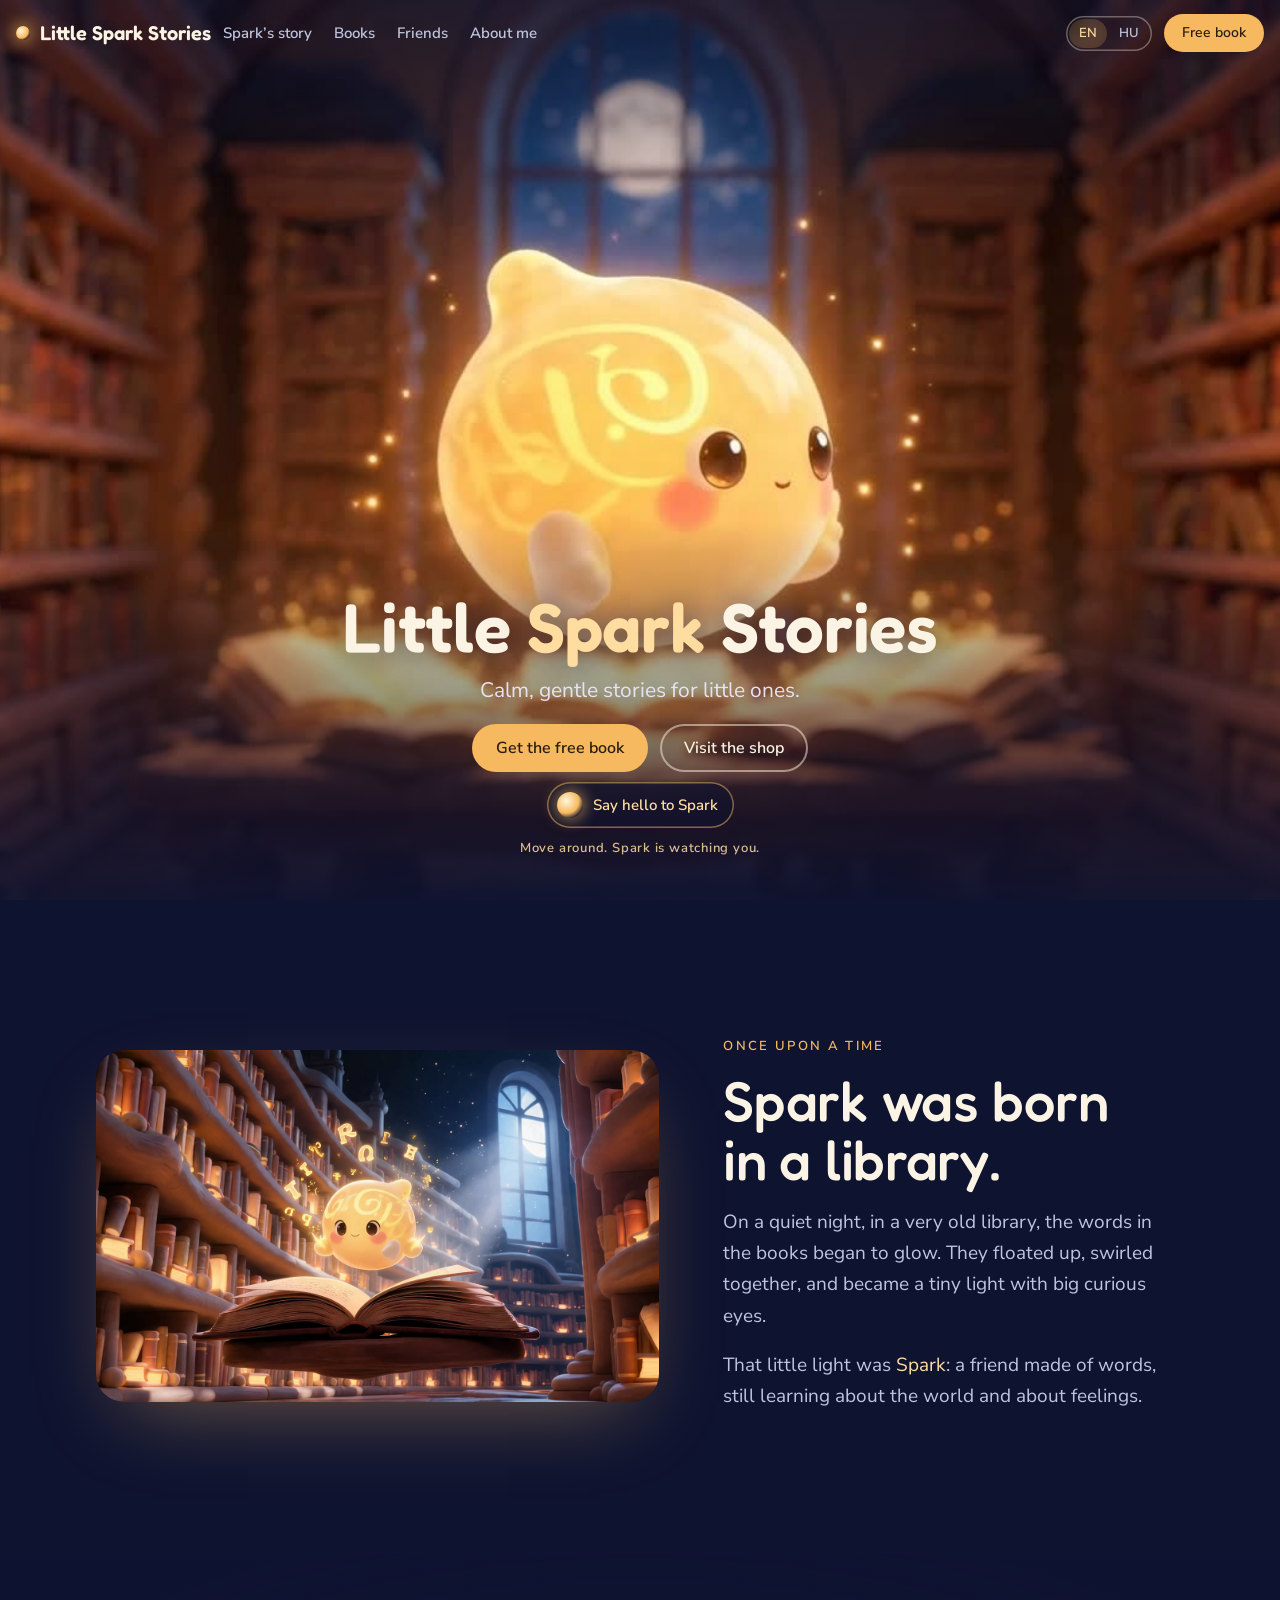
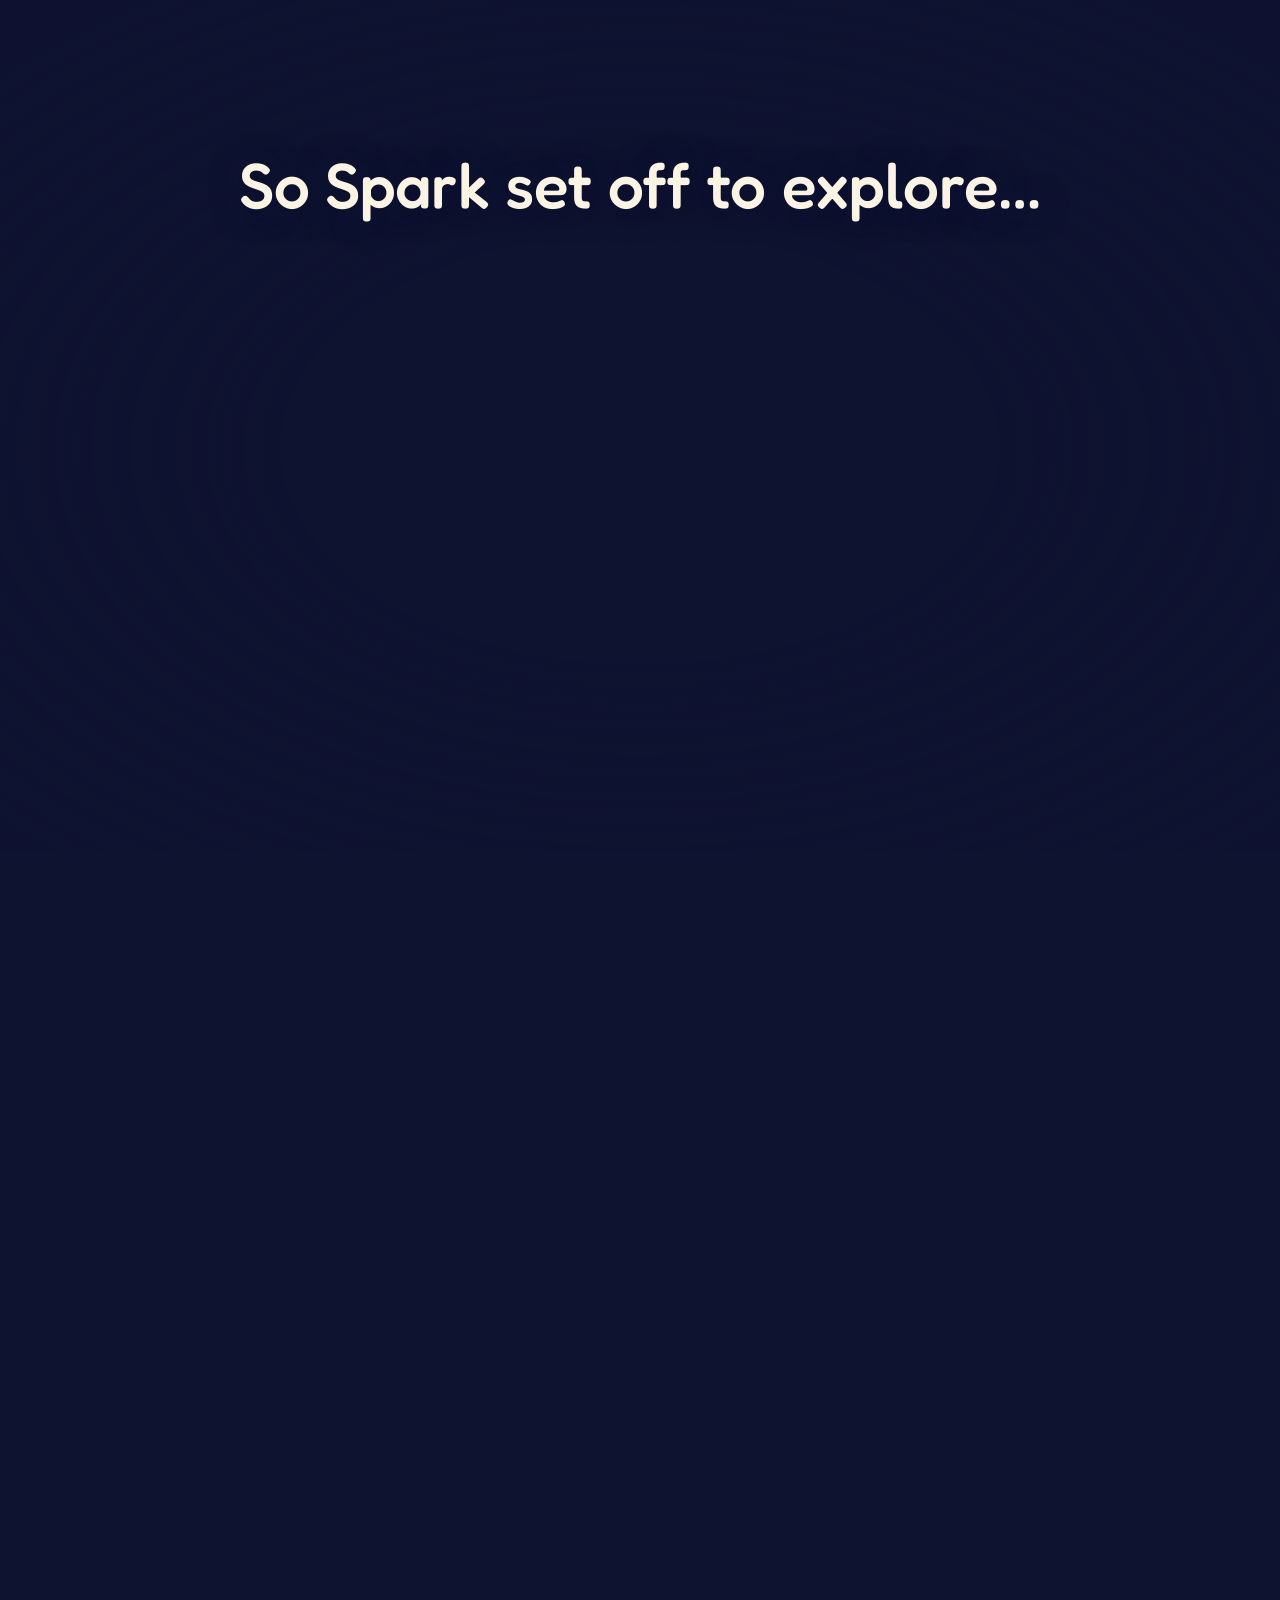
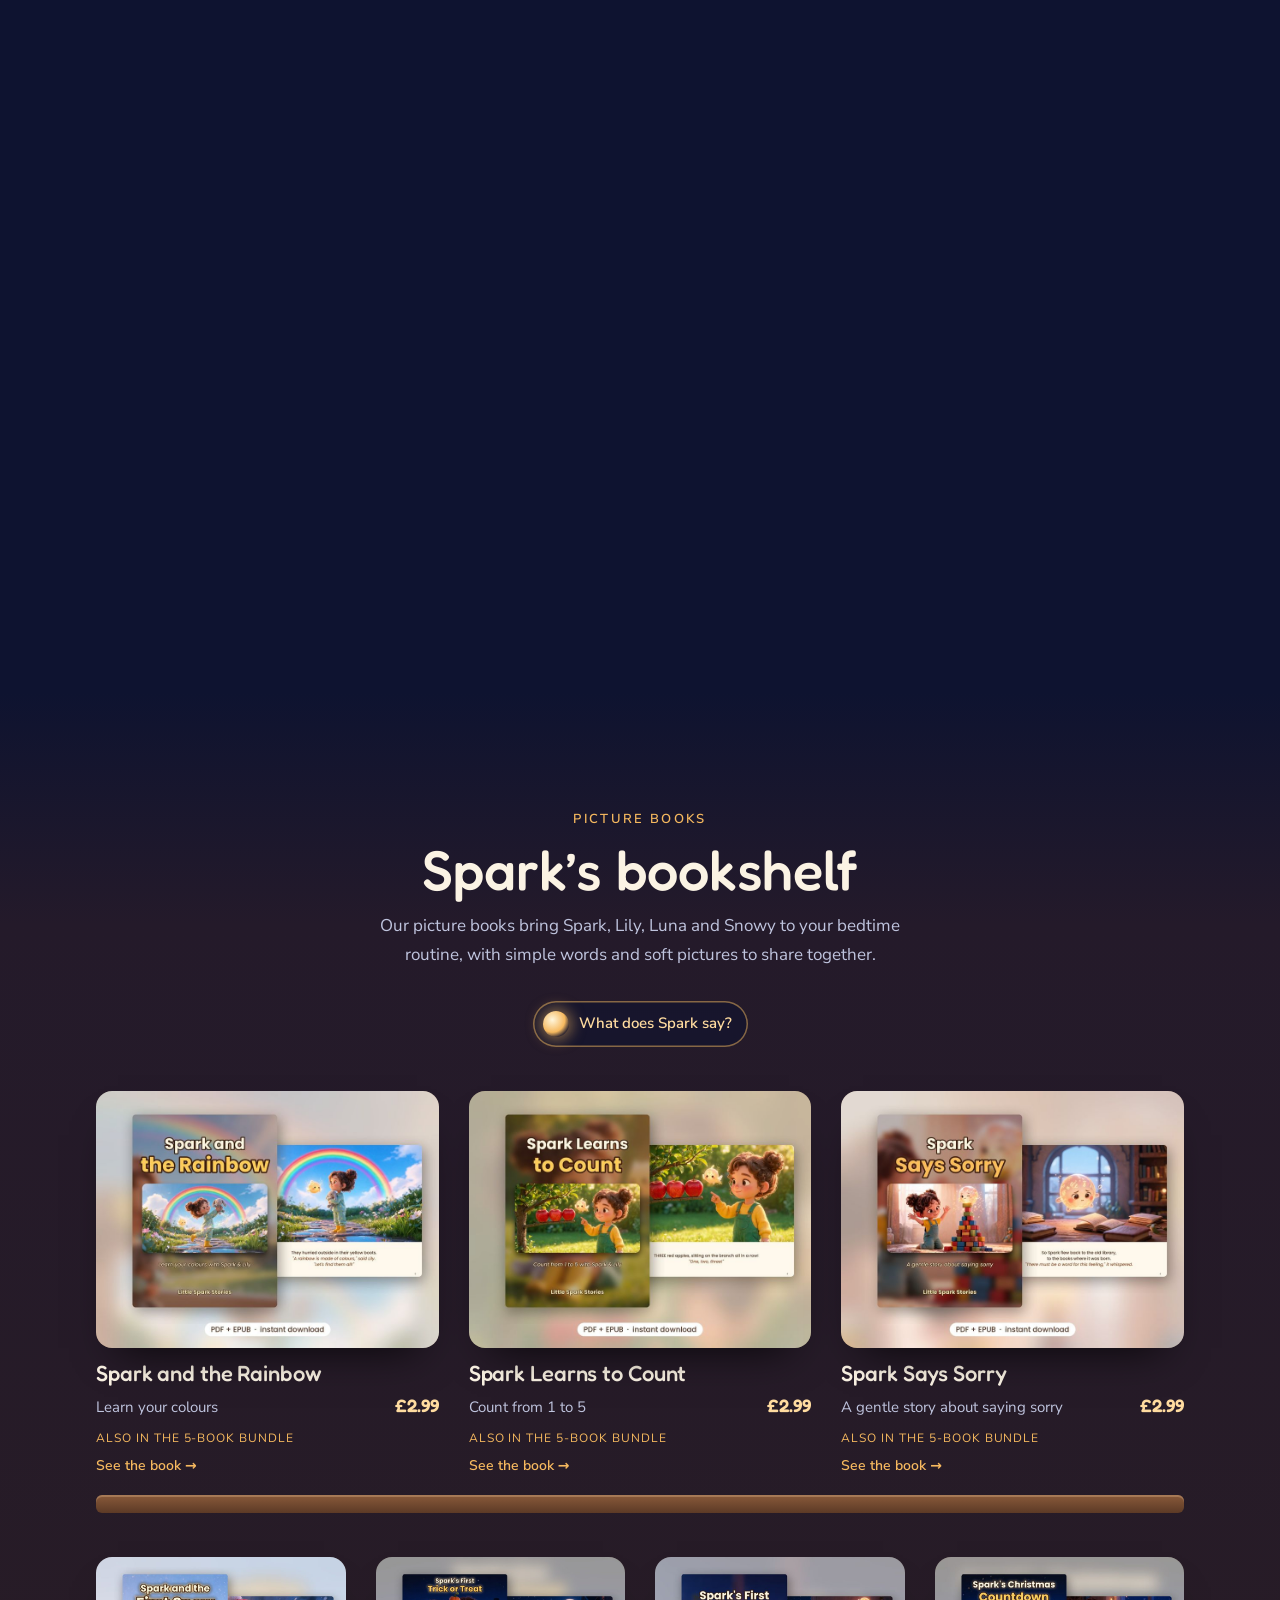
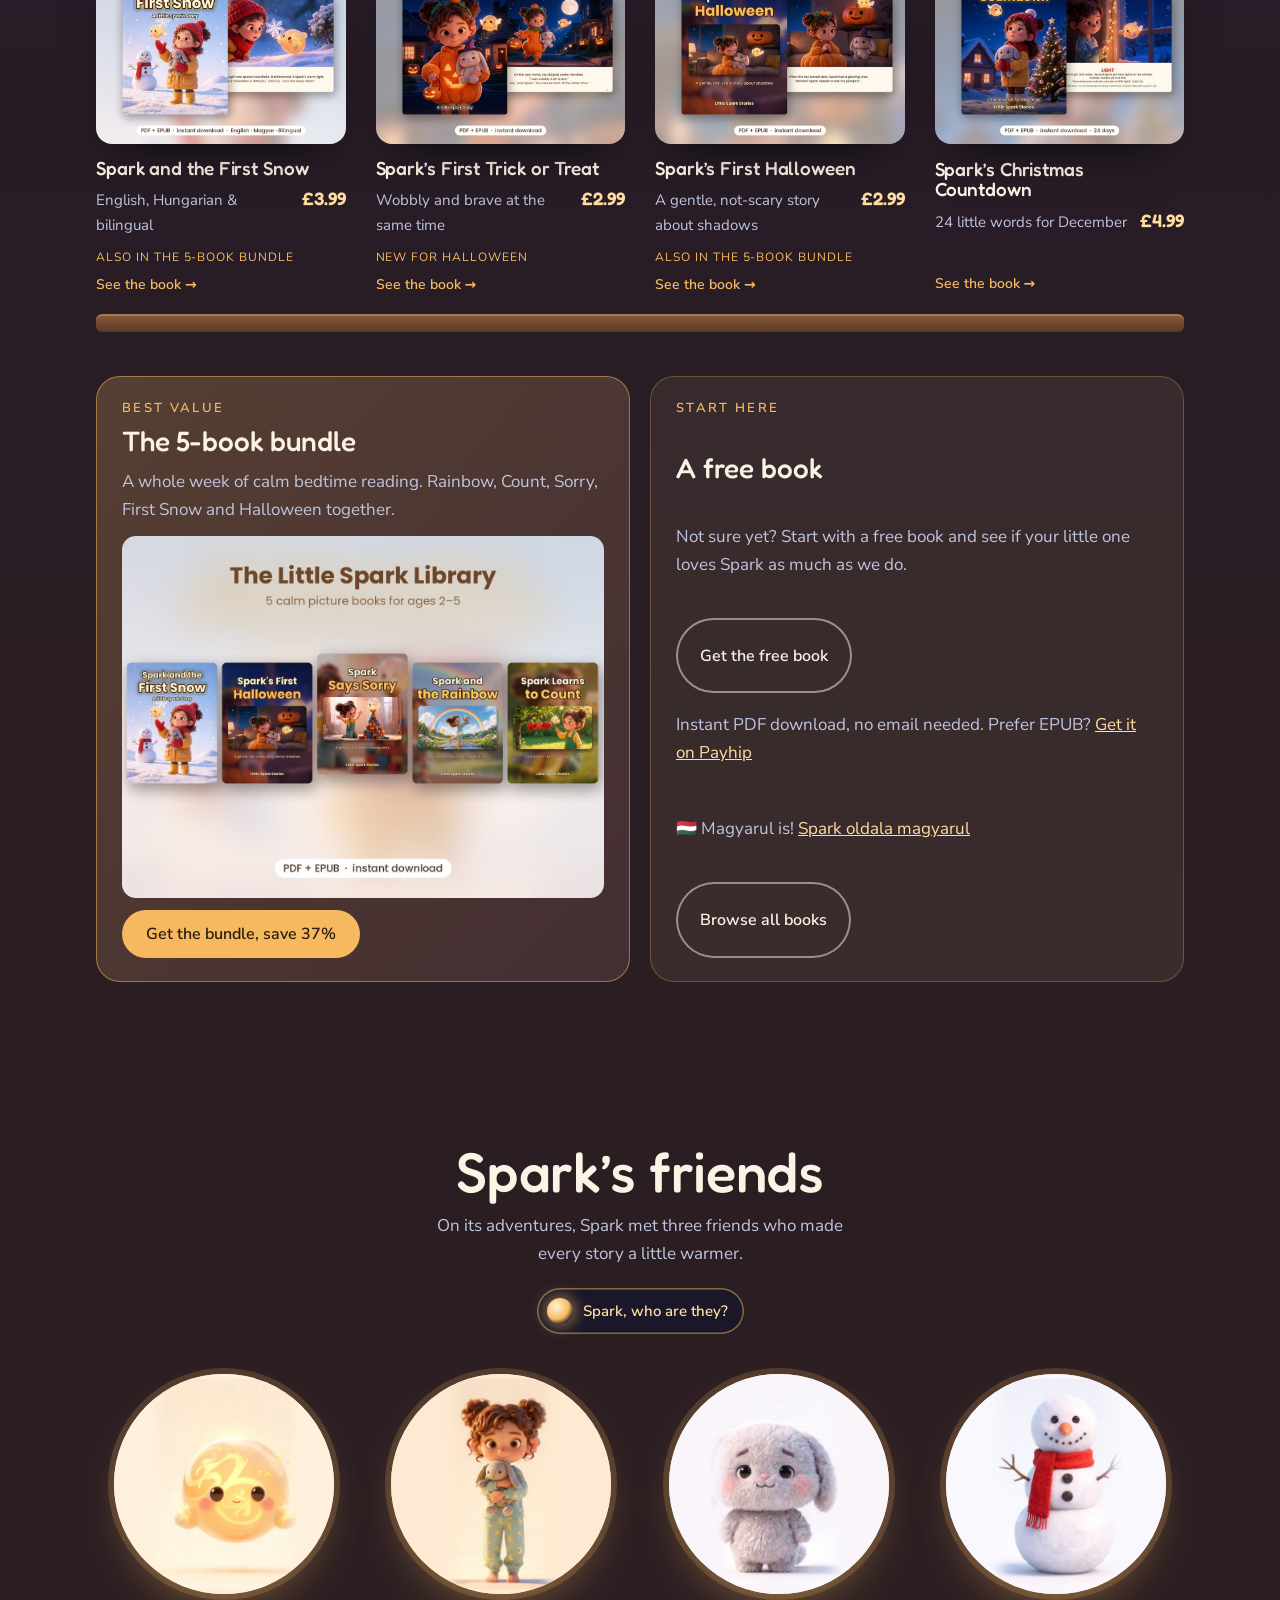
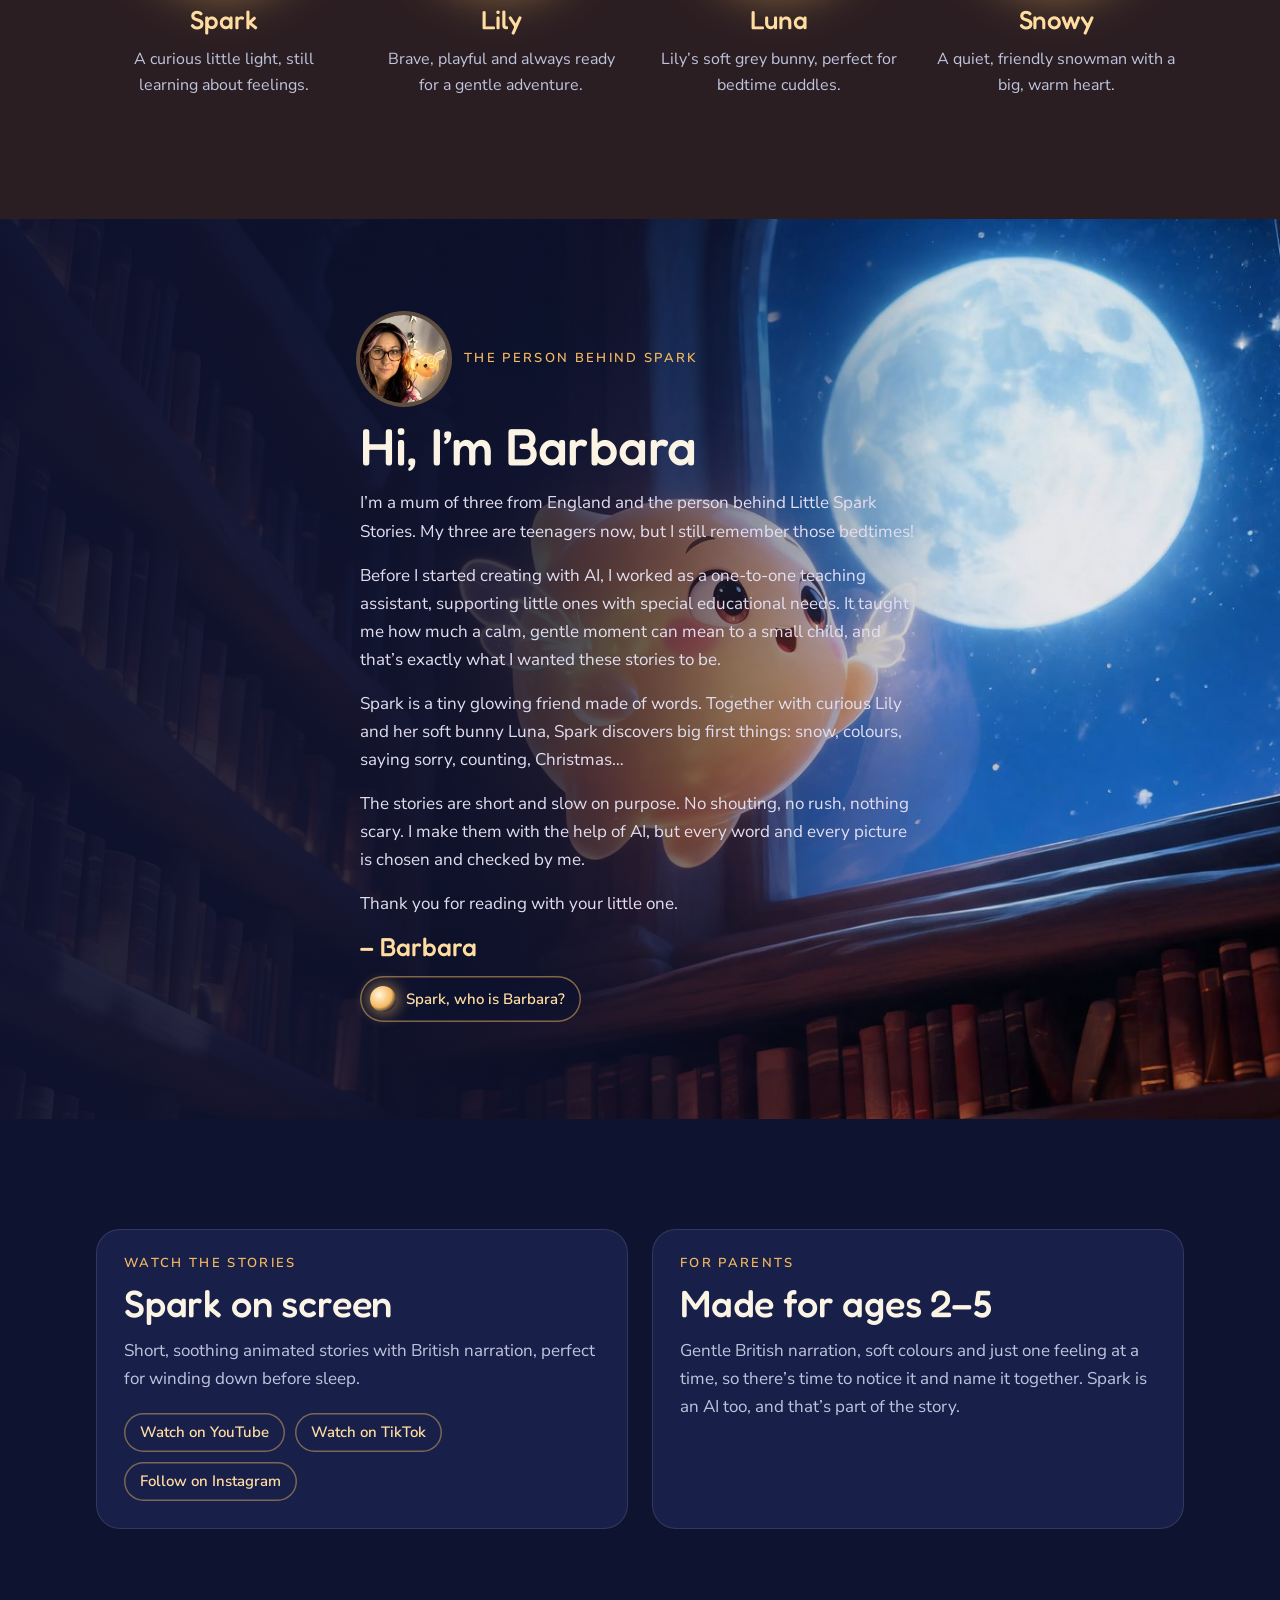
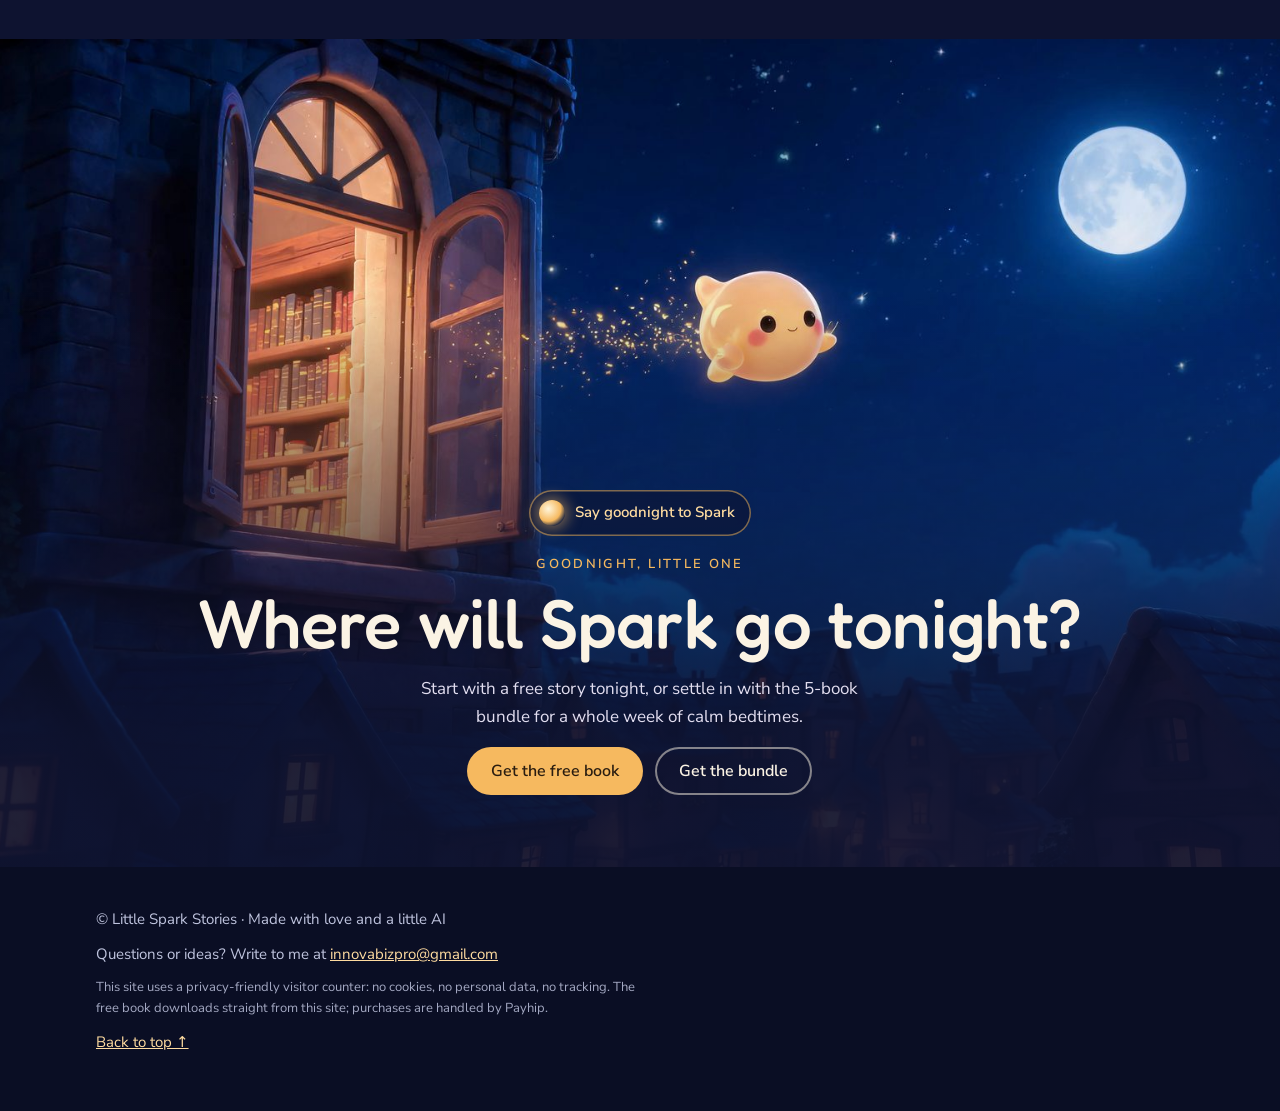
==== index.html @ 11f6a7fb "Free book: direct PDF download from the site + click tracking - Free-book buttons (EN + HU) now down" ====
<!doctype html>
<html lang="en">
<head>
<meta charset="utf-8">
<script>try{var l=localStorage.getItem('lang');if(!l&&/^hu\b/i.test(navigator.language||'')){location.replace('/hu/');}}catch(e){}</script>
<meta name="viewport" content="width=device-width, initial-scale=1, viewport-fit=cover">
<title>Little Spark Stories – Calm bedtime &amp; feelings stories for toddlers</title>
  <meta name="description" content="Calm, gentle bedtime stories and first feelings books for little ones aged 2–5, with Spark, Lily, Luna and Snowy. British narration, one feeling at a time. Free book, picture books and videos.">
  <meta name="theme-color" content="#0e1330">

  <!-- Open Graph: how the link looks when shared -->
  <meta property="og:type" content="website">
  <meta property="og:site_name" content="Little Spark Stories">
  <meta property="og:title" content="Little Spark Stories – Calm bedtime &amp; feelings stories for toddlers">
  <meta property="og:description" content="Calm, gentle bedtime stories and first feelings books for little ones aged 2–5, with Spark, Lily, Luna and Snowy. British narration, one feeling at a time. Free book, picture books and videos.">
  <meta property="og:image" content="https://sparkandlilystories.com/images/hero.jpg">
  <meta property="og:image:alt" content="Spark, a small glowing amber orb, with Lily and her bunny Luna at bedtime">
  <meta property="og:url" content="https://sparkandlilystories.com/">
  <meta property="og:locale" content="en_GB">
  <meta name="twitter:card" content="summary_large_image">

  <link rel="canonical" href="https://sparkandlilystories.com/">
  <link rel="alternate" hreflang="en" href="https://sparkandlilystories.com/">
  <link rel="alternate" hreflang="hu" href="https://sparkandlilystories.com/hu/">
  <link rel="icon" type="image/png" href="favicon.png">
  <link rel="apple-touch-icon" href="favicon.png">
<link rel="preconnect" href="https://fonts.googleapis.com">
<link rel="preconnect" href="https://fonts.gstatic.com" crossorigin>
<link rel="stylesheet" href="https://fonts.googleapis.com/css2?family=Fredoka:wght@400;500;600&family=Nunito+Sans:opsz,wght@6..12,400;6..12,600&display=swap">
<style>
/* Layout: a bedtime walk through the library where Spark was born — night sky colours, warm book-glow amber, one gentle idea per screen. Single night look by choice. */
:root{
  --night:#0e1330; --night-2:#18204a; --ink:#fbf3e4; --muted:#bfc4de; --amber:#f6b95f; --glow:#ffdca0; --paper:#f7eedf; --paper-ink:#3a2e2a; --rose:#f2a3a8; --line:rgba(246,185,95,.28);
  --display:"Fredoka", "Baloo 2", "Trebuchet MS", system-ui, sans-serif;
  --body:"Nunito Sans", "Nunito", system-ui, -apple-system, "Segoe UI", sans-serif;
  --gut:max(16px, env(safe-area-inset-left, 0px)); --gut-r:max(16px, env(safe-area-inset-right, 0px));
  color-scheme:dark; padding-top:env(safe-area-inset-top,0px); padding-bottom:env(safe-area-inset-bottom,0px);
}
*{box-sizing:border-box}
html{scroll-behavior:smooth; background:var(--night)}
body{margin:0; background:var(--night); color:var(--ink); font:400 17px/1.65 var(--body); -webkit-font-smoothing:antialiased; overflow-x:clip}
img,video,canvas{max-width:100%; display:block}
a{color:inherit}
:focus-visible{outline:3px solid var(--glow); outline-offset:3px; border-radius:6px}
.wrap{max-width:1120px; margin:0 auto; padding-left:var(--gut); padding-right:var(--gut-r)}
h1,h2,h3{font-family:var(--display); font-weight:500; line-height:1.05; margin:0; text-wrap:balance; letter-spacing:-.005em}
p{margin:0}
.kicker{font:600 13px/1 var(--body); letter-spacing:.18em; text-transform:uppercase; color:var(--amber)}
.btn{display:inline-flex; align-items:center; gap:10px; font:600 16px/1 var(--body); text-decoration:none; padding:16px 24px; border-radius:999px; background:var(--amber); color:#2a1d10; box-shadow:0 0 0 0 rgba(246,185,95,.5); transition:transform .25s, box-shadow .25s, background .25s}
.btn:hover{transform:translateY(-2px); box-shadow:0 10px 30px -8px rgba(246,185,95,.7); background:var(--glow)}
.btn.ghost{background:transparent; color:var(--ink); box-shadow:inset 0 0 0 2px rgba(251,243,228,.5)}
.btn.ghost:hover{box-shadow:inset 0 0 0 2px var(--glow); color:var(--glow)}
.skip{position:absolute; left:-999px; top:8px}
.skip:focus{left:12px; z-index:20; background:var(--ink); color:var(--night); padding:10px 14px; border-radius:8px}

.lang{display:flex; gap:2px; padding:3px; border-radius:999px; box-shadow:inset 0 0 0 1.5px rgba(251,243,228,.35); font:600 13px/1 var(--body); margin-left:auto}
.lang a{text-decoration:none; color:var(--muted); padding:8px 10px; border-radius:999px}
.lang a[aria-current]{background:rgba(246,185,95,.2); color:var(--glow)}
.lang a:hover{color:var(--glow)}
.bar .name{white-space:nowrap}
@media (max-width:480px){.bar{gap:8px}.bar .name{font-size:15px; gap:7px}.bar .btn{padding:10px 14px; font-size:13px}.lang a{padding:7px 8px}}
/* top bar */
body::before{content:""; position:fixed; inset:0 0 auto; height:env(safe-area-inset-top,0px); z-index:10; background:var(--night)}
.bar{position:fixed; top:env(safe-area-inset-top,0px); left:0; right:0; z-index:9; display:flex; justify-content:space-between; align-items:center; gap:12px; padding:14px var(--gut-r) 14px var(--gut); transition:background .3s}
.bar.solid{background:rgba(14,19,48,.82); backdrop-filter:blur(10px); -webkit-backdrop-filter:blur(10px)}
.bar .name{font:600 20px/1 var(--display); text-decoration:none; display:flex; align-items:center; gap:10px}
.bar .name i{width:14px; height:14px; border-radius:50%; background:radial-gradient(circle at 35% 35%, #fff4d6, var(--amber) 55%, rgba(246,185,95,0) 75%); box-shadow:0 0 16px 4px rgba(246,185,95,.55); display:block}
.bar nav{display:flex; gap:22px; font:600 15px/1 var(--body)}
.bar nav a{text-decoration:none; color:var(--muted)}
.bar nav a:hover{color:var(--glow)}
.bar .btn{padding:12px 18px; font-size:14px; white-space:nowrap}
@media (max-width:820px){.bar nav{display:none}}
@media (max-width:374px){.bar .name{font-size:0; gap:0}.bar .name i{width:18px; height:18px}}

/* 1 · hero: Spark looks wherever you are */
.hero{position:relative; height:100vh; height:100svh; min-height:560px; overflow:hidden; background:#1b1220}
#look{position:absolute; inset:0; width:100%; height:100%; object-fit:cover}
.hero::after{content:""; position:absolute; inset:0; background:linear-gradient(180deg, rgba(14,19,48,.55) 0%, rgba(14,19,48,0) 26%, rgba(14,19,48,0) 58%, rgba(14,19,48,.92) 100%); pointer-events:none}
.hero-txt{position:absolute; left:0; right:0; bottom:clamp(22px,5vh,56px); z-index:2; text-align:center; display:grid; justify-items:center; gap:10px}
.hero h1{font-size:clamp(38px,5.4vw,74px); font-weight:600; text-shadow:0 2px 30px rgba(14,19,48,.6)}
.hero h1 span{color:var(--glow)}
.hero .sub{font-size:clamp(17px,2vw,21px); color:#e7e2f2; max-width:36ch}
.hero .row{display:flex; gap:12px; flex-wrap:wrap; justify-content:center; margin-top:6px}
.hint{font:600 13px/1 var(--body); color:var(--glow); letter-spacing:.06em; opacity:.85; margin-top:4px}

/* 2 · once upon a time */
.tale{position:relative; padding-block:clamp(72px,12vw,140px)}
.tale .grid{display:grid; grid-template-columns:1.1fr .9fr; gap:clamp(28px,5vw,64px); align-items:center}
.tale figure{margin:0; border-radius:28px; overflow:hidden; box-shadow:0 30px 80px -30px rgba(246,185,95,.45); aspect-ratio:16/10}
.tale figure img{width:100%; height:100%; object-fit:cover}
.tale .txt{display:grid; gap:18px}
.tale h2{font-size:clamp(34px,4.6vw,56px)}
.tale p{color:var(--muted); font-size:clamp(17px,1.6vw,19px); max-width:44ch}
.tale p em{color:var(--glow); font-style:normal}
@media (max-width:820px){.tale .grid{grid-template-columns:1fr}}

/* 3 · Spark sets off: the shelves glide upward with the scroll */
.glide{position:relative; height:260vh}
.glide-sticky{position:sticky; top:0; height:100vh; height:100svh; overflow:hidden}
#glideCanvas{position:absolute; inset:0; width:100%; height:100%}
.glide-sticky::after{content:""; position:absolute; inset:0; background:radial-gradient(70% 60% at 50% 55%, transparent 40%, rgba(14,19,48,.75) 100%); pointer-events:none}
.glide-cap{position:absolute; left:0; right:0; z-index:2; text-align:center; padding-inline:var(--gut); transition:opacity .5s, transform .5s}
.glide-cap h2{font-size:clamp(32px,5vw,64px); text-shadow:0 2px 30px rgba(14,19,48,.8)}
.glide-cap p{color:#efe9f6; margin-top:10px; text-shadow:0 1px 16px rgba(14,19,48,.9)}
.glide-cap.a{top:22%}.glide-cap.b{bottom:18%}
.glide-cap.off{opacity:0; transform:translateY(12px)}

/* 4 · the books slide off the shelf */
.shelf-sec{background:linear-gradient(180deg, var(--night) 0%, #241a2a 12%, #2b1e22 100%); padding-block:clamp(72px,10vw,120px) 40px}
.shelf-head{display:grid; gap:14px; text-align:center; justify-items:center; margin-bottom:44px}
.shelf-head h2{font-size:clamp(34px,4.6vw,56px)}
.shelf-head p{color:var(--muted); max-width:52ch}
.shelf{position:relative; display:grid; grid-template-columns:repeat(3,1fr); gap:clamp(18px,3vw,36px) clamp(16px,2.6vw,30px); padding-bottom:28px}
.book{position:relative; display:grid; gap:10px; text-decoration:none; color:var(--ink)}
.book .cover{position:relative; border-radius:16px; overflow:hidden; background:#3a2a24; aspect-ratio:4/3; box-shadow:0 22px 40px -22px rgba(0,0,0,.8); transition:transform .5s cubic-bezier(.2,.8,.2,1), box-shadow .5s}
.book .cover img{width:100%; height:100%; object-fit:cover}
.book:hover .cover{transform:translateY(-6px) rotate(-.6deg); box-shadow:0 30px 50px -22px rgba(246,185,95,.5)}
.book h3{font-size:22px; margin-top:4px}
.book .meta{display:flex; justify-content:space-between; align-items:baseline; gap:10px; color:var(--muted); font-size:15px}
.book .price{font:600 18px/1 var(--display); color:var(--glow)}
.book .tag{font-size:12px; letter-spacing:.08em; text-transform:uppercase; color:var(--amber)}
.book .go{font:600 14px/1 var(--body); color:var(--amber)}
.plank{height:18px; border-radius:6px; background:linear-gradient(180deg,#8a5a3a,#5c3a26); box-shadow:0 14px 30px -10px rgba(0,0,0,.8), inset 0 2px 0 rgba(255,220,170,.25); margin-top:-6px}
.shelf.four{grid-template-columns:repeat(4,1fr)}
.shelf.four .book h3{font-size:19px}
@media (max-width:900px){.shelf.four{grid-template-columns:repeat(2,1fr)}}
@media (max-width:520px){.shelf.four{grid-template-columns:1fr}}
.slide{transition:opacity .9s ease, transform .9s cubic-bezier(.2,.8,.2,1)}
.slide.pre{opacity:.001; transform:translateY(26px) scale(.97)}
@media (max-width:900px){.shelf{grid-template-columns:repeat(2,1fr)}}
@media (max-width:520px){.shelf{grid-template-columns:1fr}}
.offers{display:grid; grid-template-columns:1fr 1fr; gap:20px; margin-top:44px}
.offer{border-radius:24px; padding:26px 26px 24px; display:grid; gap:12px; background:rgba(255,220,160,.07); box-shadow:inset 0 0 0 1px var(--line)}
.offer.main{background:linear-gradient(135deg, rgba(246,185,95,.22), rgba(242,163,168,.12)); box-shadow:inset 0 0 0 1px rgba(246,185,95,.5)}
.offer h3{font-size:28px}
.offer p{color:var(--muted)}
.offer img{border-radius:14px}
@media (max-width:760px){.offers{grid-template-columns:1fr}}

/* 5 · friends */
.friends{padding-block:clamp(72px,10vw,120px); background:#2b1e22}
.friends h2{font-size:clamp(34px,4.6vw,56px); text-align:center}
.friends .lead{color:var(--muted); text-align:center; margin:12px auto 44px; max-width:44ch}
.crew{display:grid; grid-template-columns:repeat(4,1fr); gap:22px}
.pal{display:grid; gap:12px; justify-items:center; text-align:center}
.pal .ph{width:min(100%,220px); aspect-ratio:1; border-radius:50%; overflow:hidden; background:var(--paper); box-shadow:0 0 0 6px rgba(246,185,95,.18), 0 20px 50px -20px rgba(246,185,95,.55)}
.pal .ph img{width:100%; height:100%; object-fit:cover}
.pal h3{font-size:26px; color:var(--glow)}
.pal p{color:var(--muted); font-size:16px; max-width:24ch}
@media (max-width:860px){.crew{grid-template-columns:repeat(2,1fr)}}

/* 6 · Barbara by the moon window */
.moon{position:relative; min-height:100vh; min-height:100svh; display:grid; align-items:center; padding-block:96px; overflow:hidden}
.moon > img{position:absolute; inset:0; width:100%; height:100%; object-fit:cover; object-position:70% 50%}
.moon::before{content:""; position:absolute; inset:0; background:linear-gradient(90deg, rgba(14,19,48,.94) 0%, rgba(14,19,48,.8) 42%, rgba(14,19,48,.1) 75%); z-index:1}
.letter{position:relative; z-index:2; max-width:560px; display:grid; gap:16px}
.letter .who{display:flex; align-items:center; gap:16px}
.letter .who img{width:88px; height:88px; border-radius:50%; object-fit:cover; box-shadow:0 0 0 4px rgba(246,185,95,.35)}
.letter h2{font-size:clamp(34px,4.4vw,52px)}
.letter p{color:#e2def0}
.letter .sign{font:500 26px/1 var(--display); color:var(--glow)}
@media (max-width:760px){.moon::before{background:linear-gradient(180deg, rgba(14,19,48,.55) 0%, rgba(14,19,48,.93) 38%)}.moon > img{object-position:72% 0}}

/* 7 · watch + parents */
.extras{padding-block:clamp(64px,9vw,110px); display:grid; grid-template-columns:1fr 1fr; gap:24px}
.box{border-radius:24px; padding:28px; background:var(--night-2); box-shadow:inset 0 0 0 1px rgba(191,196,222,.15); display:grid; gap:14px; align-content:start}
.box h2{font-size:clamp(28px,3vw,38px)}
.box p{color:var(--muted)}
.box .links{display:flex; flex-wrap:wrap; gap:10px; margin-top:6px}
.box .links a{font:600 15px/1 var(--body); text-decoration:none; padding:12px 16px; border-radius:999px; box-shadow:inset 0 0 0 1.5px rgba(246,185,95,.45); color:var(--glow)}
.box .links a:hover{background:rgba(246,185,95,.12)}
@media (max-width:760px){.extras{grid-template-columns:1fr}}

/* 8 · Spark flies off into the night */
.finale{position:relative; min-height:92vh; min-height:92svh; display:grid; align-items:end; overflow:hidden}
.finale > img{position:absolute; inset:0; width:100%; height:100%; object-fit:cover}
.finale::before{content:""; position:absolute; inset:0; background:linear-gradient(180deg, rgba(14,19,48,0) 30%, rgba(14,19,48,.92) 85%); z-index:1}
.finale .in{position:relative; z-index:2; padding-block:0 72px; display:grid; gap:16px; justify-items:center; text-align:center}
.finale h2{font-size:clamp(36px,5.4vw,70px)}
.finale p{color:#e2def0; max-width:46ch}
footer{background:#0a0e24; color:var(--muted); font-size:15px; padding-block:40px 56px}
footer .wrap{display:grid; gap:10px}
footer a{color:var(--glow)}
footer .small{font-size:13px; opacity:.85; max-width:70ch}

@media (prefers-reduced-motion: reduce){
  html{scroll-behavior:auto}
  .glide{height:auto}.glide-sticky{position:relative; height:70vh}
  .glide-cap.off{opacity:1; transform:none}
  .slide.pre{opacity:1; transform:none}
  .book .cover{transition:none}
}
/* Spark speaks — only when tapped, one short line at a time */
.say{position:relative; display:inline-flex; align-items:center; gap:10px; font:600 15px/1 var(--body); color:var(--glow); background:rgba(14,19,48,.55); border:0; cursor:pointer; padding:10px 16px 10px 10px; border-radius:999px; box-shadow:inset 0 0 0 1.5px rgba(246,185,95,.5); -webkit-backdrop-filter:blur(6px); backdrop-filter:blur(6px); transition:background .25s, box-shadow .25s}
.say:hover{background:rgba(246,185,95,.14)}
.say .orb{width:26px; height:26px; border-radius:50%; flex:none; background:radial-gradient(circle at 36% 34%, #fff6dc, var(--amber) 52%, rgba(246,185,95,.15) 74%); box-shadow:0 0 14px 3px rgba(246,185,95,.5); transition:box-shadow .3s}
.say.speaking .orb{animation:talk .42s ease-in-out infinite alternate}
.say.speaking{box-shadow:inset 0 0 0 1.5px var(--glow), 0 0 26px -4px rgba(246,185,95,.7)}
@keyframes talk{from{transform:scale(1); box-shadow:0 0 12px 2px rgba(246,185,95,.45)} to{transform:scale(1.18); box-shadow:0 0 26px 8px rgba(255,220,160,.75)}}
.bubble{position:absolute; left:50%; bottom:calc(100% + 14px); transform:translate(-50%,6px); width:max-content; max-width:min(300px,80vw); background:var(--paper); color:var(--paper-ink); font:500 17px/1.35 var(--display); text-align:center; padding:12px 16px; border-radius:18px; box-shadow:0 14px 34px -12px rgba(0,0,0,.6); opacity:0; pointer-events:none; transition:opacity .3s, transform .3s; z-index:5; white-space:normal}
.bubble::after{content:""; position:absolute; left:50%; top:100%; margin-left:-8px; border:8px solid transparent; border-top-color:var(--paper)}
.say.speaking .bubble, .say.done .bubble{opacity:1; transform:translate(-50%,0)}
.hero .say{position:static}
.hero .bubble{bottom:calc(100% + clamp(40px, 52vh - 90px, 380px)); font-size:19px; max-width:min(320px,86vw)}
@media (min-width:900px){.hero .bubble{left:calc(50% + 330px); bottom:calc(100% + 170px); text-align:left}.hero .bubble::after{left:10px; margin-left:0; border-top-color:var(--paper); transform:skewX(30deg)}}
.say-row{display:flex; justify-content:center; margin-top:18px}
@media (prefers-reduced-motion: reduce){.say.speaking .orb{animation:none; box-shadow:0 0 24px 7px rgba(255,220,160,.75)}}
</style>
</head>
<body>
<a class="skip" href="#books">Skip to the books</a>
<header class="bar" id="bar">
  <a class="name" href="#top"><i aria-hidden="true"></i>Little Spark Stories</a>
  <nav aria-label="Sections"><a href="#tale">Spark’s story</a><a href="#books">Books</a><a href="#friends">Friends</a><a href="#barbara">About me</a></nav>
  <div class="lang" role="navigation" aria-label="Language / Nyelv"><a href="/" hreflang="en" lang="en" aria-current="page">EN</a><a href="/hu/" hreflang="hu" lang="hu">HU</a></div>
  <a class="btn" href="/free/How-Spark-Was-Born.pdf" download>Free book</a>
</header>

<main id="top">
  <section class="hero" aria-label="Spark in the library">
    <canvas id="look" width="1280" height="731" role="img" aria-label="Spark, a small glowing amber orb, floating in a cosy night library and looking around"></canvas>
    <div class="hero-txt wrap">
      <h1>Little <span>Spark</span> Stories</h1>
      <p class="sub">Calm, gentle stories for little ones.</p>
      <div class="row">
        <a class="btn" href="/free/How-Spark-Was-Born.pdf" download>Get the free book</a>
        <a class="btn ghost" href="https://payhip.com/LittleSparkStories" target="_blank" rel="noopener">Visit the shop</a>
      </div>
      <button class="say" type="button" data-clip="assets/voice/hello.mp3" data-text="Hello! I’m Spark. I was born right here, in this library. Shall we find a story together?"><i class="orb" aria-hidden="true"></i><span class="lbl">Say hello to Spark</span><span class="bubble" aria-live="polite"></span></button>
      <p class="hint" id="hint">Move around. Spark is watching you.</p>
    </div>
  </section>

  <section class="tale" id="tale">
    <div class="wrap grid">
      <figure class="slide"><img src="assets/spark-first-eyes.jpg" alt="Spark opening its eyes for the first time above an open book in a moonlit library" loading="lazy"></figure>
      <div class="txt slide">
        <span class="kicker">Once upon a time</span>
        <h2>Spark was born in a library.</h2>
        <p>On a quiet night, in a very old library, the words in the books began to glow. They floated up, swirled together, and became a tiny light with big curious eyes.</p>
        <p>That little light was <em>Spark</em>: a friend made of words, still learning about the world and about feelings.</p>
      </div>
    </div>
  </section>

  <section class="glide" aria-label="Spark sets off to explore">
    <div class="glide-sticky">
      <canvas id="glideCanvas" width="1280" height="704" aria-hidden="true"></canvas>
      <div class="glide-cap a" id="capA"><h2>So Spark set off to explore…</h2></div>
      <div class="glide-cap b off" id="capB"><h2>…and found its very own stories.</h2><p>Every book is one gentle adventure with Lily and Luna.</p></div>
    </div>
  </section>

  <section class="shelf-sec" id="books">
    <div class="wrap">
      <div class="shelf-head">
        <span class="kicker">Picture books</span>
        <h2>Spark’s bookshelf</h2>
        <p>Our picture books bring Spark, Lily, Luna and Snowy to your bedtime routine, with simple words and soft pictures to share together.</p>
        <div class="say-row"><button class="say" type="button" data-clip="assets/voice/books.mp3" data-text="Ooh, look! These are all my stories. Which one shall we read tonight?"><i class="orb" aria-hidden="true"></i><span class="lbl">What does Spark say?</span><span class="bubble" aria-live="polite"></span></button></div>
      </div>
      <div class="shelf">
        <a class="book slide" href="https://payhip.com/b/IJpvX" target="_blank" rel="noopener"><div class="cover"><img src="assets/books-rainbow.jpg" alt="Cover of Spark and the Rainbow, with a peek at a page inside" loading="lazy"></div><h3>Spark and the Rainbow</h3><div class="meta"><span>Learn your colours</span><span class="price">£2.99</span></div><span class="tag">Also in the 5-book bundle</span><span class="go">See the book →</span></a>
        <a class="book slide" href="https://payhip.com/b/OI64K" target="_blank" rel="noopener"><div class="cover"><img src="assets/books-count.jpg" alt="Cover of Spark Learns to Count, with a peek at a page inside" loading="lazy"></div><h3>Spark Learns to Count</h3><div class="meta"><span>Count from 1 to 5</span><span class="price">£2.99</span></div><span class="tag">Also in the 5-book bundle</span><span class="go">See the book →</span></a>
        <a class="book slide" href="https://payhip.com/b/BebcF" target="_blank" rel="noopener"><div class="cover"><img src="assets/books-sorry.jpg" alt="Cover of Spark Says Sorry, with a peek at a page inside" loading="lazy"></div><h3>Spark Says Sorry</h3><div class="meta"><span>A gentle story about saying sorry</span><span class="price">£2.99</span></div><span class="tag">Also in the 5-book bundle</span><span class="go">See the book →</span></a>
      </div>
      <div class="plank" aria-hidden="true"></div>
      <div class="shelf four" style="margin-top:44px">
        <a class="book slide" href="https://payhip.com/b/gohmR" target="_blank" rel="noopener"><div class="cover"><img src="assets/books-snow.jpg" alt="Cover of Spark and the First Snow, with a peek at a page inside" loading="lazy"></div><h3>Spark and the First Snow</h3><div class="meta"><span>English, Hungarian &amp; bilingual</span><span class="price">£3.99</span></div><span class="tag">Also in the 5-book bundle</span><span class="go">See the book →</span></a>
        <a class="book slide" href="https://payhip.com/b/PBQpJ" target="_blank" rel="noopener"><div class="cover"><img src="assets/books-tot.jpg" alt="Cover of Spark's First Trick or Treat, with a peek at a page inside" loading="lazy"></div><h3>Spark’s First Trick or Treat</h3><div class="meta"><span>Wobbly and brave at the same time</span><span class="price">£2.99</span></div><span class="tag">New for Halloween</span><span class="go">See the book →</span></a>
        <a class="book slide" href="https://payhip.com/b/Rxqm1" target="_blank" rel="noopener"><div class="cover"><img src="assets/books-halloween.jpg" alt="Cover of Spark's First Halloween, with a peek at a page inside" loading="lazy"></div><h3>Spark’s First Halloween</h3><div class="meta"><span>A gentle, not-scary story about shadows</span><span class="price">£2.99</span></div><span class="tag">Also in the 5-book bundle</span><span class="go">See the book →</span></a>
        <a class="book slide" href="https://payhip.com/b/2PoYK" target="_blank" rel="noopener"><div class="cover"><img src="assets/books-christmas.jpg" alt="Cover of Spark's Christmas Countdown, with a peek at a page inside" loading="lazy"></div><h3>Spark’s Christmas Countdown</h3><div class="meta"><span>24 little words for December</span><span class="price">£4.99</span></div><span class="tag" style="visibility:hidden">·</span><span class="go">See the book →</span></a>
      </div>
      <div class="plank" aria-hidden="true"></div>

      <div class="offers">
        <div class="offer main slide">
          <span class="kicker">Best value</span>
          <h3>The 5-book bundle</h3>
          <p>A whole week of calm bedtime reading. Rainbow, Count, Sorry, First Snow and Halloween together.</p>
          <img src="assets/books.jpg" alt="A stack of Little Spark Stories picture books" loading="lazy">
          <a class="btn" href="https://payhip.com/b/sWNVH" target="_blank" rel="noopener" style="justify-self:start">Get the bundle, save 37%</a>
        </div>
        <div class="offer slide">
          <span class="kicker">Start here</span>
          <h3>A free book</h3>
          <p>Not sure yet? Start with a free book and see if your little one loves Spark as much as we do.</p>
          <a class="btn ghost" href="/free/How-Spark-Was-Born.pdf" download style="justify-self:start">Get the free book</a>
          <p class="small" style="margin-top:6px">Instant PDF download, no email needed. Prefer EPUB? <a href="https://payhip.com/b/tYE8N" target="_blank" rel="noopener" style="color:var(--glow)">Get it on Payhip</a></p>
          <p style="margin-top:8px">🇭🇺 Magyarul is! <a href="/hu/" hreflang="hu" style="color:var(--glow)">Spark oldala magyarul</a></p>
          <a class="btn ghost" href="https://payhip.com/LittleSparkStories" target="_blank" rel="noopener" style="justify-self:start">Browse all books</a>
        </div>
      </div>
    </div>
  </section>

  <section class="friends" id="friends">
    <div class="wrap">
      <h2>Spark’s friends</h2>
      <p class="lead">On its adventures, Spark met three friends who made every story a little warmer.</p>
      <div class="say-row" style="margin:-24px 0 40px"><button class="say" type="button" data-clip="assets/voice/friends.mp3" data-text="These are my friends! Lily, Luna and Snowy."><i class="orb" aria-hidden="true"></i><span class="lbl">Spark, who are they?</span><span class="bubble" aria-live="polite"></span></button></div>
      <div class="crew">
        <div class="pal slide"><div class="ph"><img src="assets/spark.jpg" alt="Spark, a small, softly glowing amber orb" loading="lazy"></div><h3>Spark</h3><p>A curious little light, still learning about feelings.</p></div>
        <div class="pal slide"><div class="ph"><img src="assets/lily.jpg" alt="Lily, a smiling six-year-old girl with brown curly hair in two buns" loading="lazy"></div><h3>Lily</h3><p>Brave, playful and always ready for a gentle adventure.</p></div>
        <div class="pal slide"><div class="ph"><img src="assets/luna.jpg" alt="Luna, a soft grey plush bunny with long floppy ears" loading="lazy"></div><h3>Luna</h3><p>Lily’s soft grey bunny, perfect for bedtime cuddles.</p></div>
        <div class="pal slide"><div class="ph"><img src="assets/snowy.jpg" alt="Snowy, a friendly snowman standing quietly in a snowy garden" loading="lazy"></div><h3>Snowy</h3><p>A quiet, friendly snowman with a big, warm heart.</p></div>
      </div>
    </div>
  </section>

  <section class="moon" id="barbara">
    <img src="assets/spark-moon-window.jpg" alt="" loading="lazy">
    <div class="wrap">
      <div class="letter slide">
        <div class="who"><img src="assets/barbara.jpg" alt="Barbara, the creator of Little Spark Stories, with Spark glowing softly beside her" loading="lazy"><span class="kicker">The person behind Spark</span></div>
        <h2>Hi, I’m Barbara</h2>
        <p>I’m a mum of three from England and the person behind Little Spark Stories. My three are teenagers now, but I still remember those bedtimes!</p>
        <p>Before I started creating with AI, I worked as a one-to-one teaching assistant, supporting little ones with special educational needs. It taught me how much a calm, gentle moment can mean to a small child, and that’s exactly what I wanted these stories to be.</p>
        <p>Spark is a tiny glowing friend made of words. Together with curious Lily and her soft bunny Luna, Spark discovers big first things: snow, colours, saying sorry, counting, Christmas…</p>
        <p>The stories are short and slow on purpose. No shouting, no rush, nothing scary. I make them with the help of AI, but every word and every picture is chosen and checked by me.</p>
        <p>Thank you for reading with your little one.</p>
        <p class="sign">– Barbara</p>
        <div><button class="say" type="button" data-clip="assets/voice/barbara.mp3" data-text="This is Barbara. She helps me tell my stories."><i class="orb" aria-hidden="true"></i><span class="lbl">Spark, who is Barbara?</span><span class="bubble" aria-live="polite"></span></button></div>
      </div>
    </div>
  </section>

  <div class="wrap extras">
    <section class="box slide">
      <span class="kicker">Watch the stories</span>
      <h2>Spark on screen</h2>
      <p>Short, soothing animated stories with British narration, perfect for winding down before sleep.</p>
      <div class="links">
        <a href="https://www.youtube.com/@SparkAndLilyStories" target="_blank" rel="noopener">Watch on YouTube</a>
        <a href="https://www.tiktok.com/@sparkandlilystories" target="_blank" rel="noopener">Watch on TikTok</a>
        <a href="https://www.instagram.com/sparkandlilystories" target="_blank" rel="noopener">Follow on Instagram</a>
      </div>
    </section>
    <section class="box slide">
      <span class="kicker">For parents</span>
      <h2>Made for ages 2–5</h2>
      <p>Gentle British narration, soft colours and just one feeling at a time, so there’s time to notice it and name it together. Spark is an AI too, and that’s part of the story.</p>
    </section>
  </div>

  <section class="finale" aria-label="Spark flies off into the night">
    <img src="assets/spark-flies-out.jpg" alt="Spark flying out of the library window into the starry night, leaving a trail of golden sparkles" loading="lazy">
    <div class="wrap in slide">
      <div style="margin-bottom:6px"><button class="say" type="button" data-clip="assets/voice/goodnight.mp3" data-text="Goodnight, little one. See you next time!"><i class="orb" aria-hidden="true"></i><span class="lbl">Say goodnight to Spark</span><span class="bubble" aria-live="polite"></span></button></div>
      <span class="kicker">Goodnight, little one</span>
      <h2>Where will Spark go tonight?</h2>
      <p>Start with a free story tonight, or settle in with the 5-book bundle for a whole week of calm bedtimes.</p>
      <div style="display:flex;gap:12px;flex-wrap:wrap;justify-content:center">
        <a class="btn" href="/free/How-Spark-Was-Born.pdf" download>Get the free book</a>
        <a class="btn ghost" href="https://payhip.com/b/sWNVH" target="_blank" rel="noopener">Get the bundle</a>
      </div>
    </div>
  </section>
</main>

<footer>
  <div class="wrap">
    <p>© Little Spark Stories · Made with love and a little AI</p>
    <p>Questions or ideas? Write to me at <a href="mailto:innovabizpro@gmail.com">innovabizpro@gmail.com</a></p>
    <p class="small">This site uses a privacy-friendly visitor counter: no cookies, no personal data, no tracking. The free book downloads straight from this site; purchases are handled by Payhip.</p>
    <p><a href="#top">Back to top ↑</a></p>
  </div>
</footer>

<script>
(function(){
  const reduce = matchMedia('(prefers-reduced-motion: reduce)').matches;
  const bar = document.getElementById('bar');
  const clamp=(v,a,b)=>Math.min(b,Math.max(a,v));

  // image sequence helper: loads frames, draws the nearest loaded one, cover-fit
  function sequence(canvas, dir, count){
    const ctx = canvas.getContext('2d'), frames = new Array(count); let drawn = -1;
    const src = i => dir + '/f' + String(i+1).padStart(3,'0') + '.jpg';
    function fit(){ const r = canvas.getBoundingClientRect(), d = Math.min(devicePixelRatio||1, 2); canvas.width = Math.round(r.width*d); canvas.height = Math.round(r.height*d); drawn = -1; }
    function draw(i){
      let k = i; while(k > 0 && !(frames[k] && frames[k].complete && frames[k].naturalWidth)) k--;
      const im = frames[k]; if(!im || !im.complete || !im.naturalWidth) return;
      if(k === drawn) return; drawn = k;
      const cw = canvas.width, ch = canvas.height, s = Math.max(cw/im.naturalWidth, ch/im.naturalHeight);
      const w = im.naturalWidth*s, h = im.naturalHeight*s;
      ctx.drawImage(im, (cw-w)/2, (ch-h)/2, w, h);
    }
    function load(first){ for(let i=0;i<count;i++){ if(frames[i]) continue; if(first && i>0 && i<count-1 && i!==Math.floor(count/2)) continue; const im = new Image(); im.decoding='async'; im.onload = () => { if(drawn < 0) draw(first ? Math.floor(count/2) : 0); }; im.src = src(i); frames[i] = im; } }
    addEventListener('resize', fit); fit();
    return {draw, load, count};
  }

  // 1 · Spark follows the pointer (and drifts gently by itself when nobody is moving)
  const look = sequence(document.getElementById('look'), 'assets/look', 62);
  look.load(true); setTimeout(()=>look.load(false), 300);
  let target = .5, cur = .5, lastMove = 0;
  const setFromX = x => { target = clamp(x / innerWidth, 0, 1); lastMove = performance.now(); };
  addEventListener('pointermove', e => setFromX(e.clientX), {passive:true});
  addEventListener('touchmove', e => { if(e.touches[0]) setFromX(e.touches[0].clientX); }, {passive:true});
  addEventListener('touchstart', e => { if(e.touches[0]) setFromX(e.touches[0].clientX); }, {passive:true});
  const hint = document.getElementById('hint');
  if(matchMedia('(hover: none)').matches) hint.textContent = 'Touch the screen. Spark will look at you.';
  function lookLoop(now){
    if(!reduce && now - lastMove > 2600) target = .5 + Math.sin(now / 2600) * .42;  // idle: Spark gazes slowly around the room
    cur += (target - cur) * (reduce ? 1 : .08);
    look.draw(Math.round(cur * (look.count - 1)));
    requestAnimationFrame(lookLoop);
  }
  if(reduce){ target = .5; } requestAnimationFrame(lookLoop);

  // 3 · shelves glide upward with the scroll
  const glideSec = document.querySelector('.glide');
  const glide = sequence(document.getElementById('glideCanvas'), 'assets/glide', 61);
  const capA = document.getElementById('capA'), capB = document.getElementById('capB');
  new IntersectionObserver(es => { if(es[0].isIntersecting) glide.load(false); }, {rootMargin:'900px 0px'}).observe(glideSec);
  function onScroll(){
    bar.classList.toggle('solid', scrollY > 40);
    const r = glideSec.getBoundingClientRect(), p = clamp(-r.top / (r.height - innerHeight), 0, 1);
    glide.draw(Math.round((reduce ? .5 : p) * (glide.count - 1)));
    capA.classList.toggle('off', p > .45); capB.classList.toggle('off', p < .55);
  }
  addEventListener('scroll', () => requestAnimationFrame(onScroll), {passive:true}); onScroll();

  // gentle reveals, visible by default if observers are missing
  if(!reduce && 'IntersectionObserver' in window){
    const io = new IntersectionObserver(es => es.forEach(e => { if(e.isIntersecting){ e.target.classList.remove('pre'); io.unobserve(e.target); } }), {rootMargin:'0px 0px -10% 0px'});
    document.querySelectorAll('.slide').forEach((el, i) => { if(el.getBoundingClientRect().top > innerHeight){ el.classList.add('pre'); el.style.transitionDelay = (i % 3) * 120 + 'ms'; io.observe(el); } });
  }

  // remember the chosen language
  document.querySelectorAll('.lang a').forEach(a => a.addEventListener('click', () => { try{ localStorage.setItem('lang', a.hreflang); }catch(e){} }));
  // Spark speaks: one line per tap, never on its own
  let voice = null, speaker = null;
  function hush(){ if(voice){ voice.pause(); } if(speaker){ speaker.classList.remove('speaking'); } }
  document.querySelectorAll('.say').forEach(b => {
    const bub = b.querySelector('.bubble');
    b.addEventListener('click', () => {
      const again = speaker === b && b.classList.contains('speaking');
      hush(); if(again){ speaker = null; return; }
      document.querySelectorAll('.say.done').forEach(x => x.classList.remove('done'));
      bub.textContent = b.dataset.text; speaker = b;
      b.classList.add('speaking');
      const finish = () => { b.classList.remove('speaking'); b.classList.add('done'); setTimeout(() => b.classList.remove('done'), 2500); };
      if(!b.dataset.clip){ voice = null; setTimeout(() => { if(speaker === b) finish(); }, 2200); return; }  // bubble only, no sound
      voice = new Audio(b.dataset.clip);
      voice.onended = finish;
      voice.play().catch(finish);
    });
  });
})();
</script>
<script data-goatcounter="https://sparkandlilystories.goatcounter.com/count" async src="//gc.zgo.at/count.js"></script>
<script>
/* Count clicks on buttons and outgoing links (GoatCounter events, no cookies) */
document.addEventListener('click', function (e) {
  var a = e.target.closest && e.target.closest('a[href]');
  if (!a || !window.goatcounter || !window.goatcounter.count) return;
  var h = a.getAttribute('href') || '';
  var name = null;
  if (/\.pdf$/i.test(h)) name = 'download-' + h.split('/').pop().replace(/\.pdf$/i, '');
  else if (/payhip\.com/i.test(h)) name = 'payhip-' + (h.split('/').pop() || 'shop');
  else if (/^https?:/i.test(h)) { try { name = 'out-' + new URL(h).hostname.replace(/^www\./, ''); } catch (x) {} }
  if (!name) return;
  var where = a.closest('header') ? 'header' : a.closest('.hero') ? 'hero' : a.closest('.offers') ? 'offers' : a.closest('.book') ? 'books' : a.closest('footer') ? 'footer' : 'page';
  window.goatcounter.count({ path: name + '@' + where, title: (a.textContent || '').trim().slice(0, 60), event: true });
});
</script>
</body>
</html>
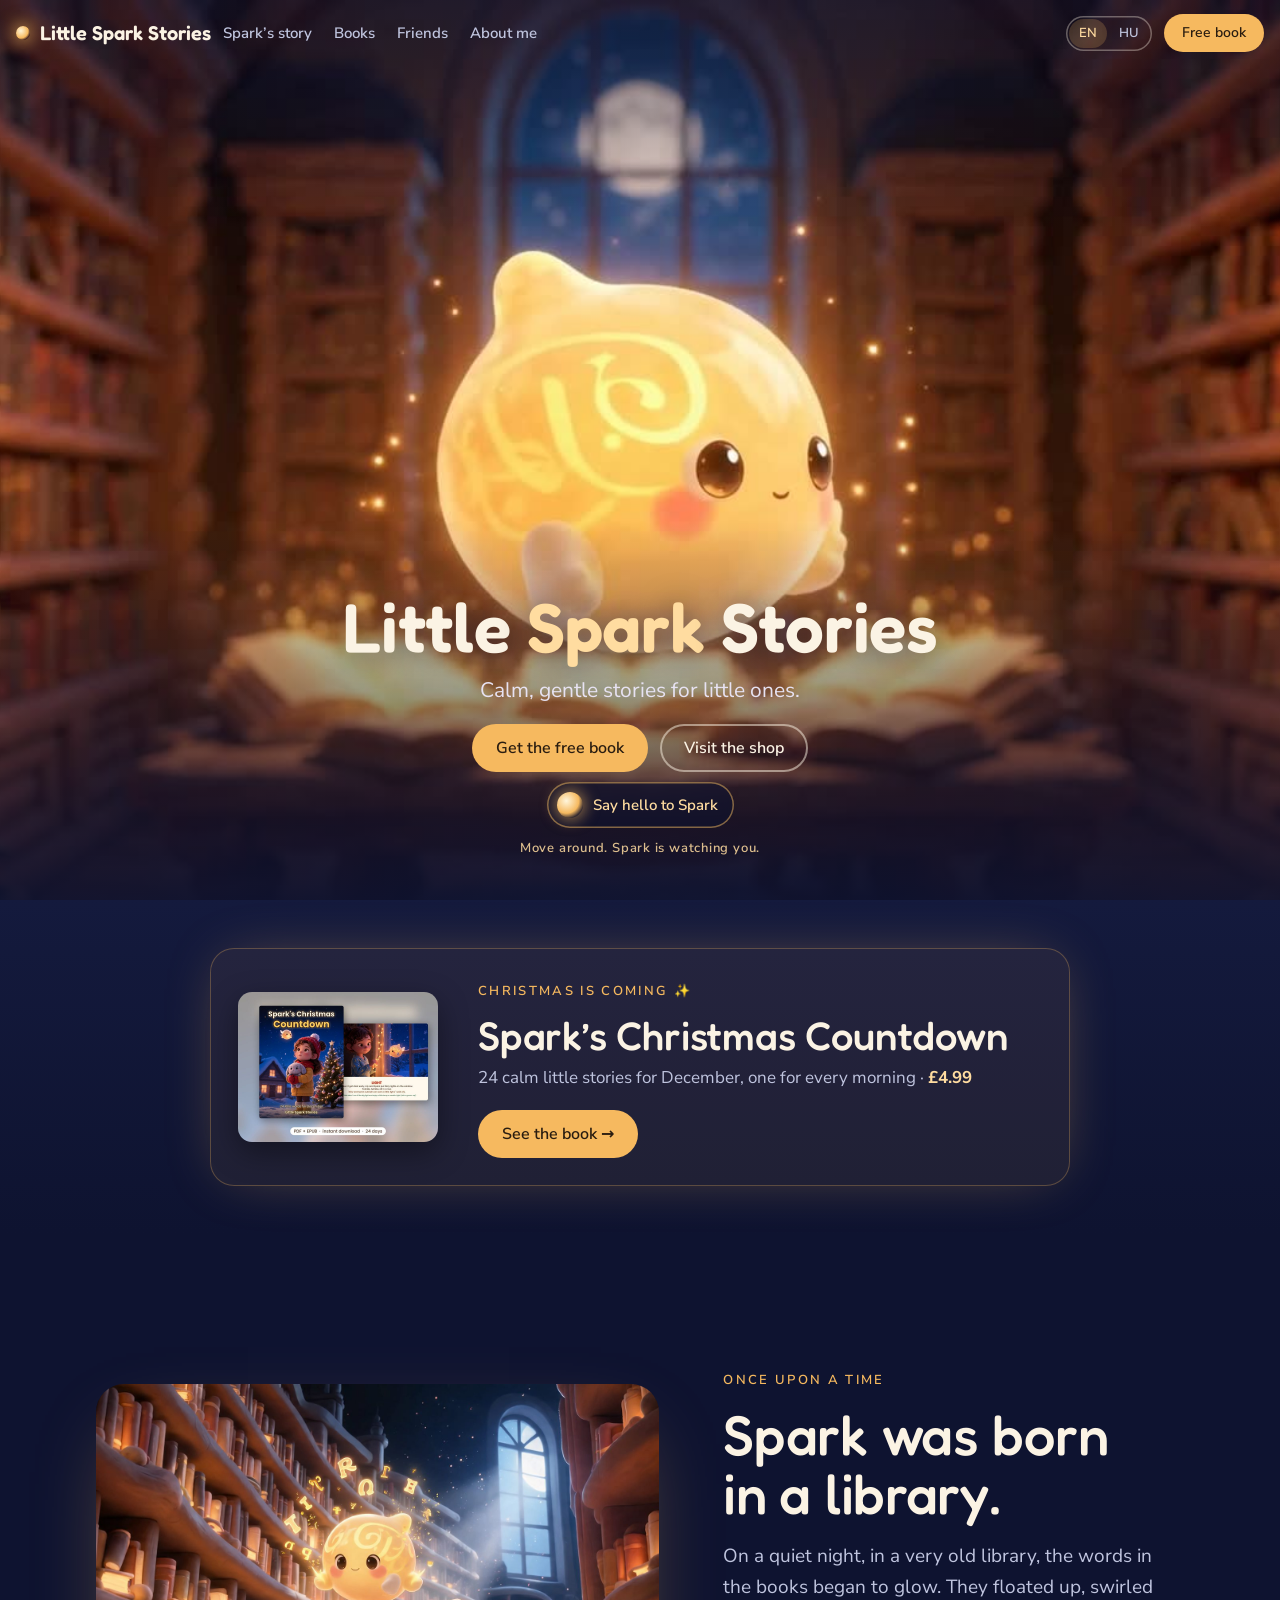
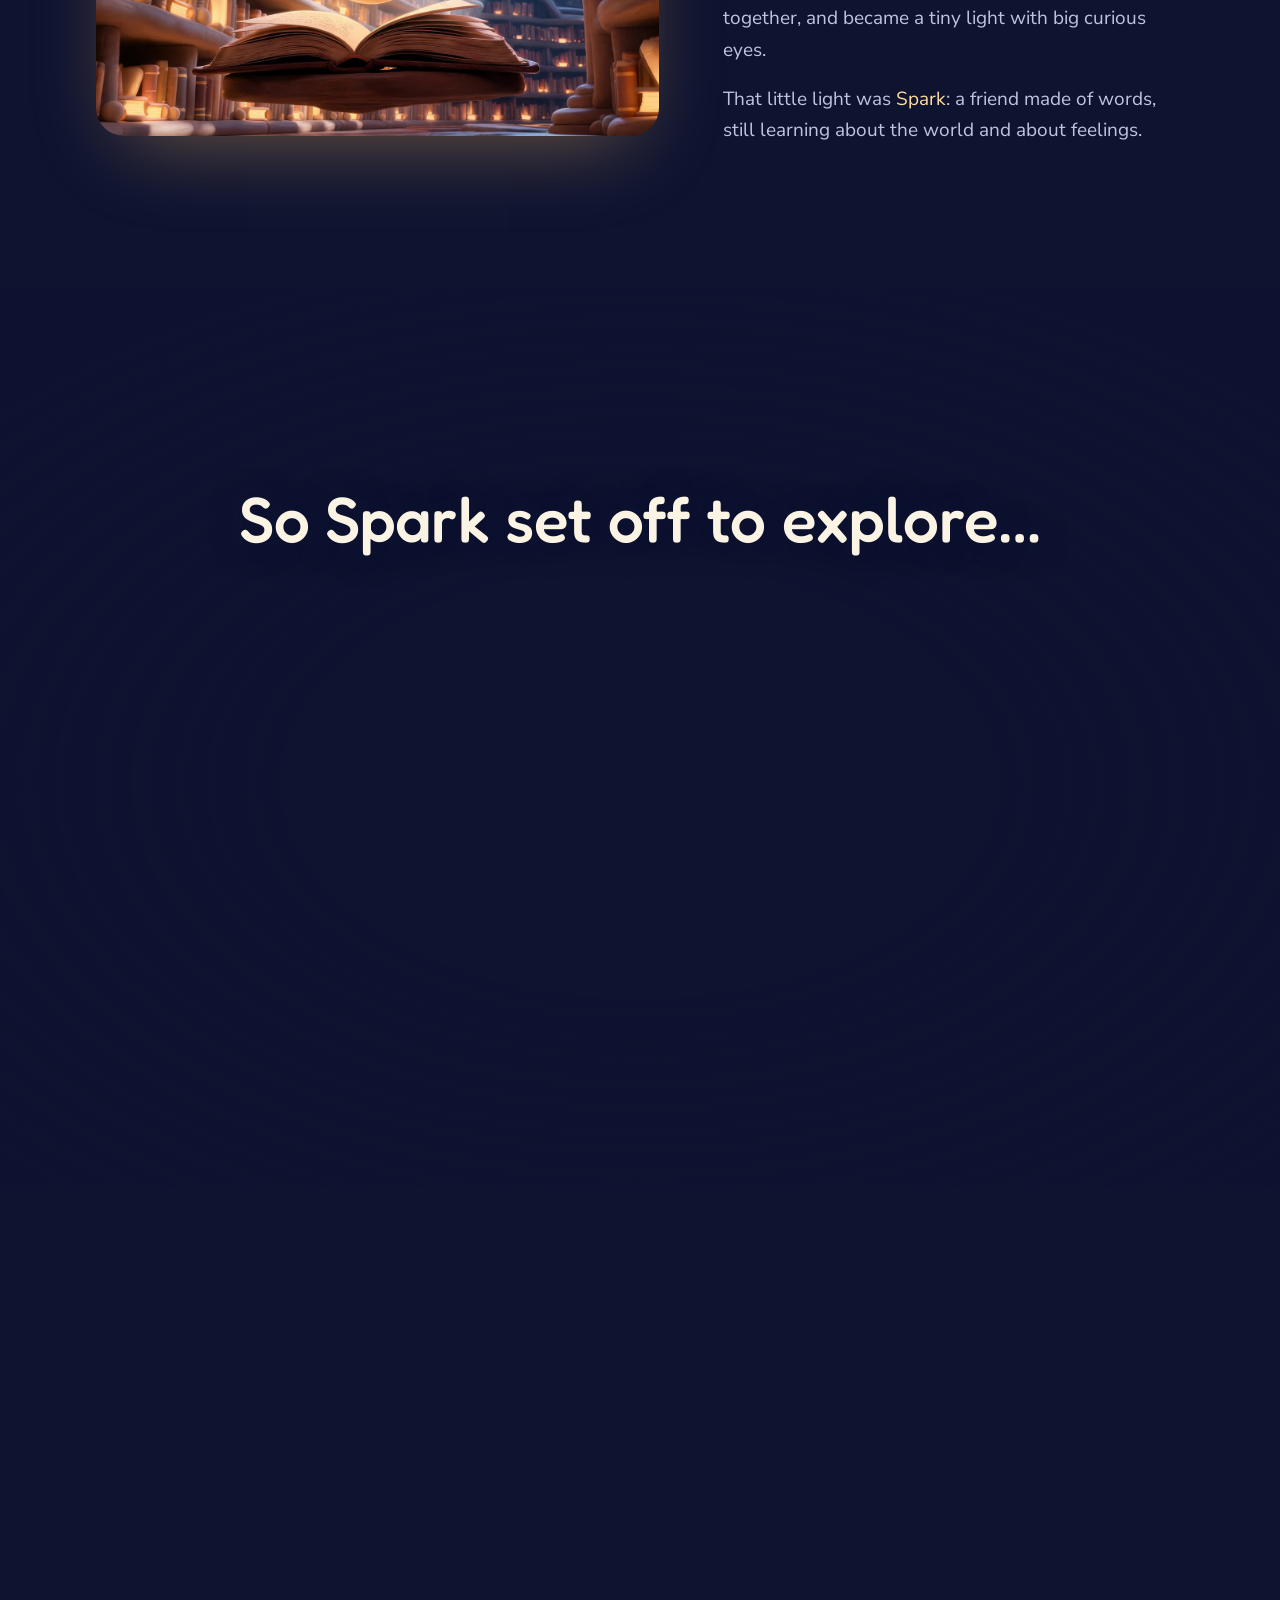
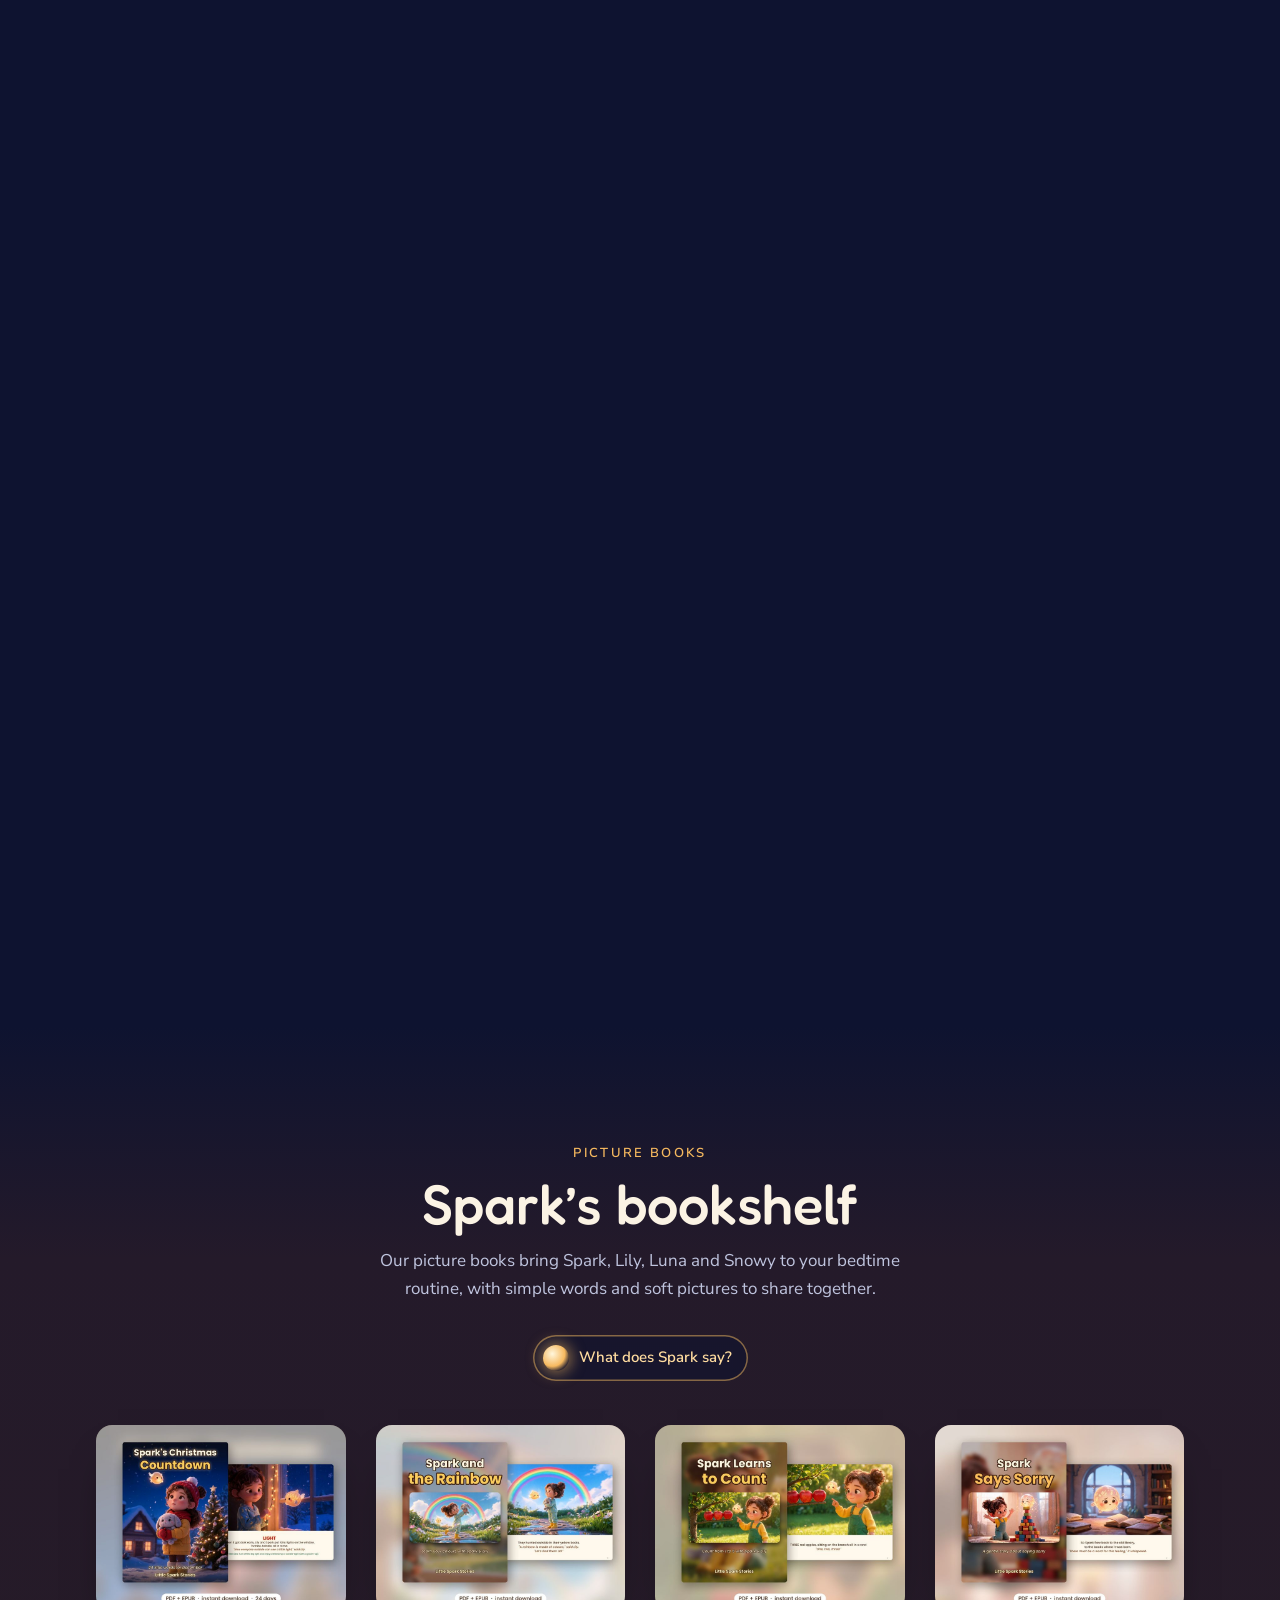
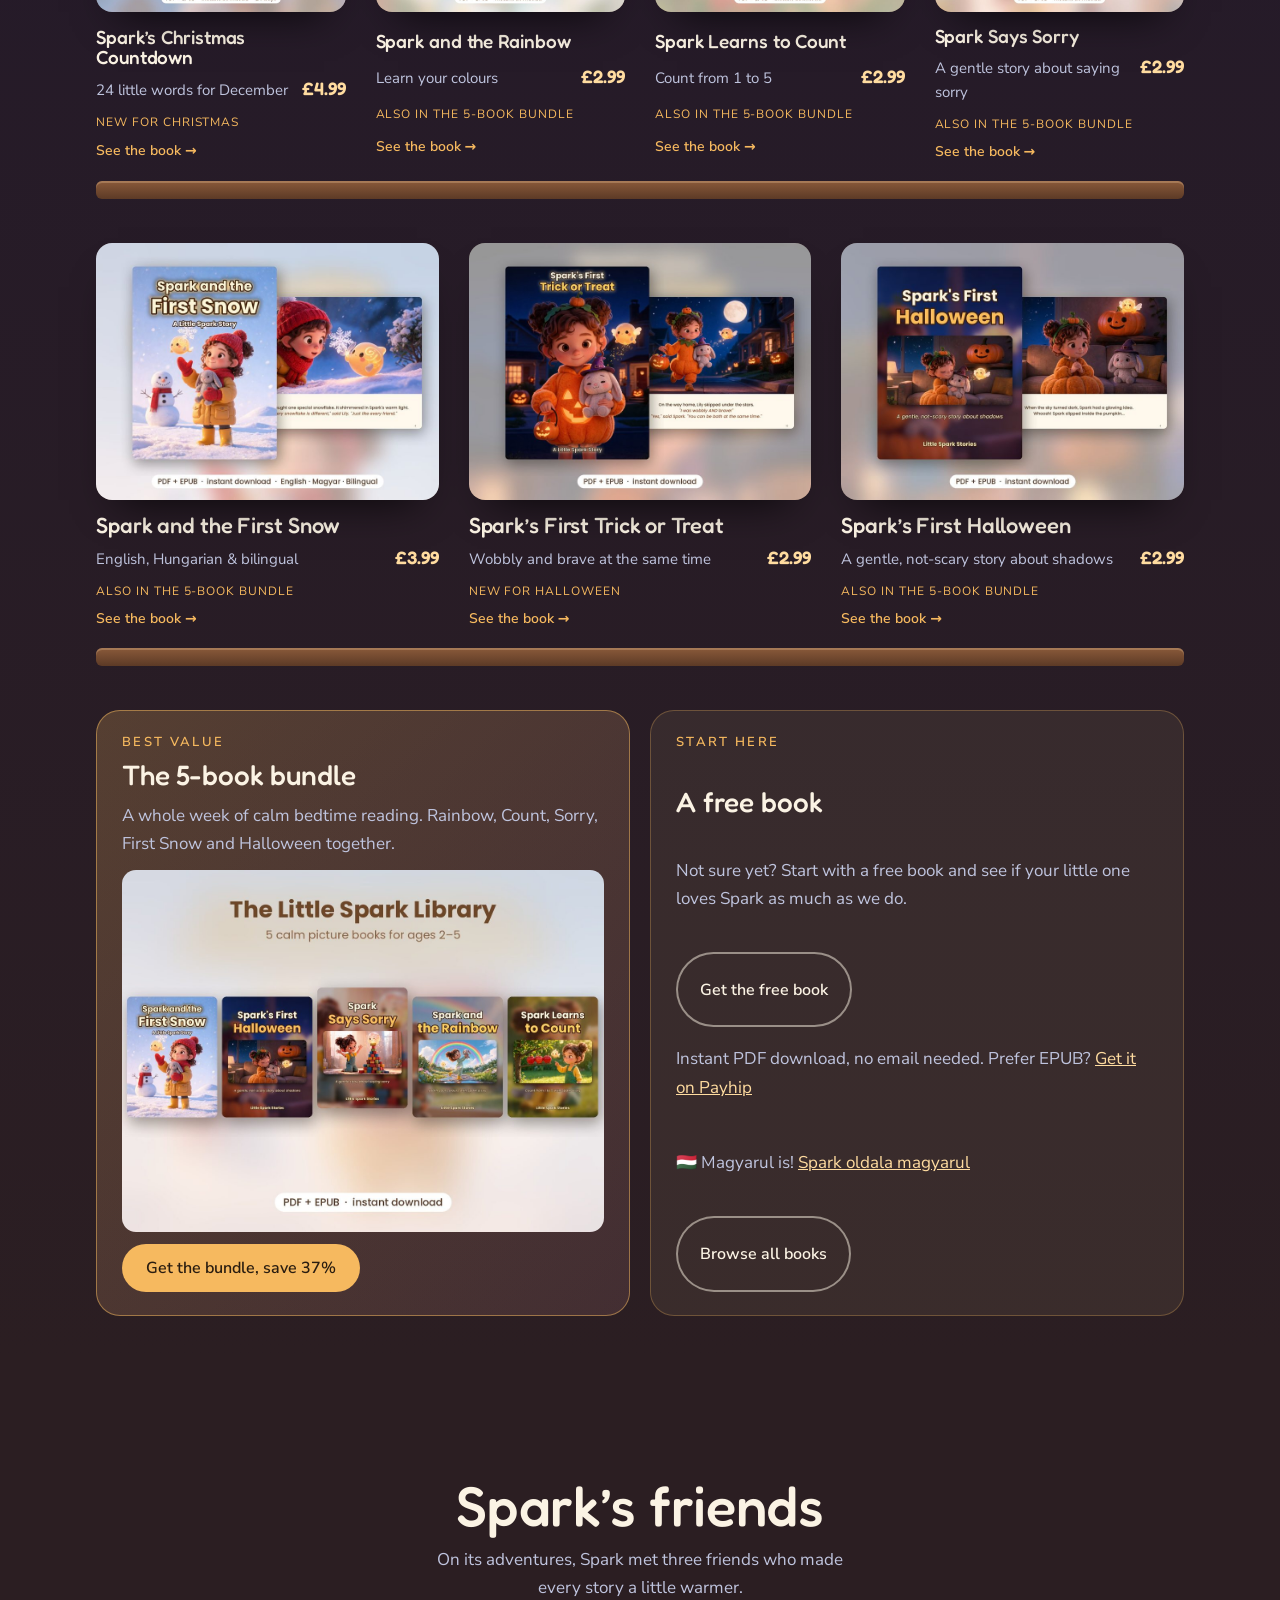
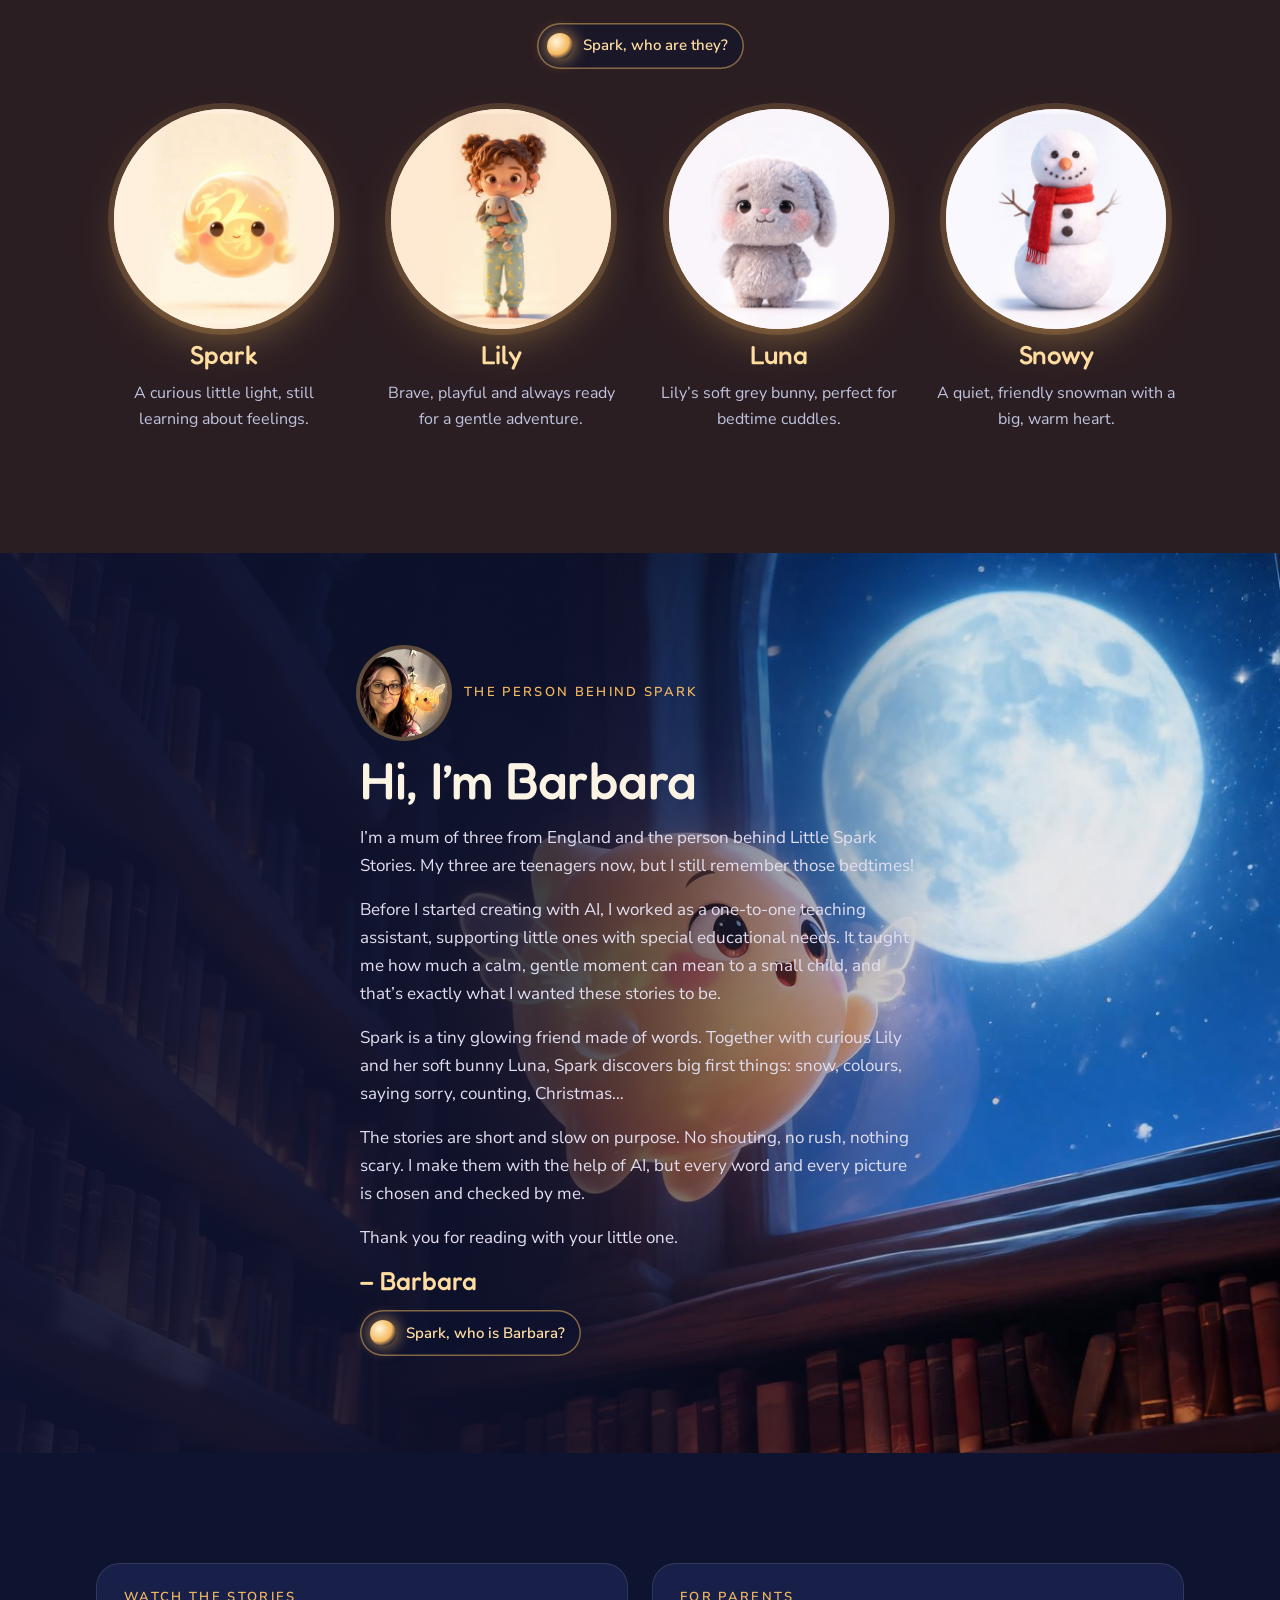
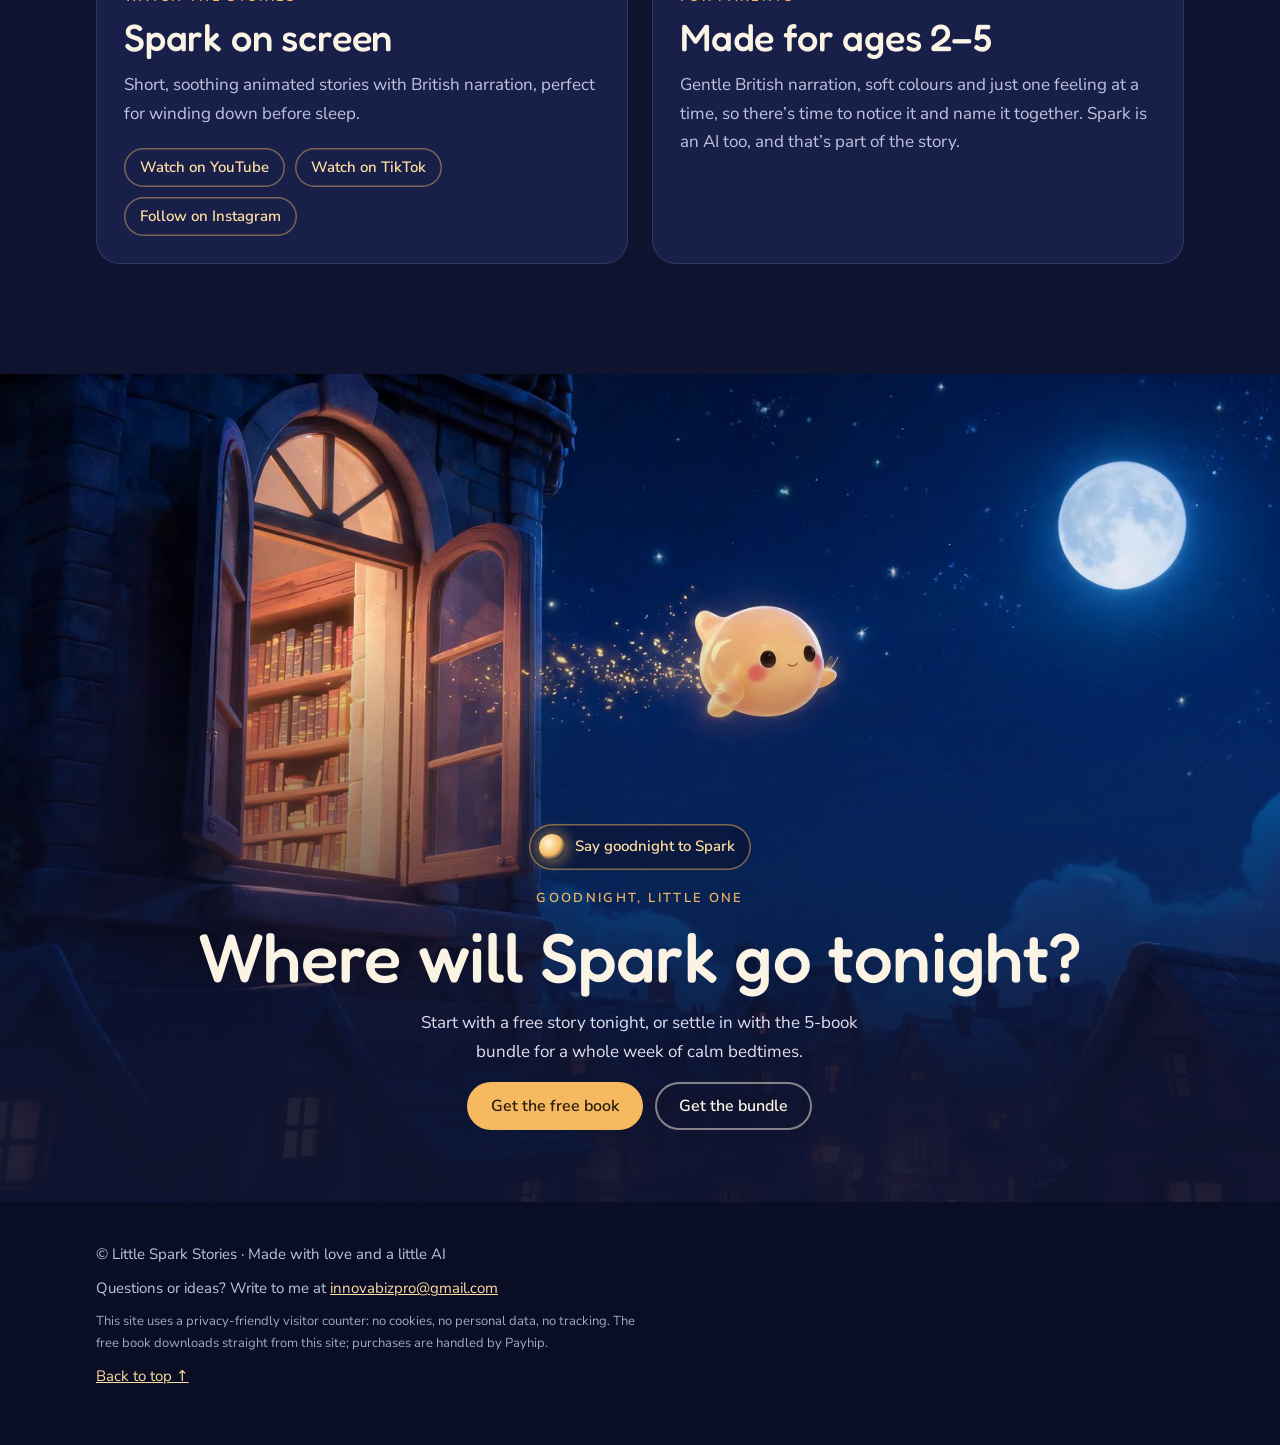
==== commit 74a1b6a1: "Seasonal Christmas banner under hero + Christmas book first on shelf (EN + HU) - New .xmas section a" ====
--- a/index.html
+++ b/index.html
@@ -205,6 +205,14 @@
 @media (min-width:900px){.hero .bubble{left:calc(50% + 330px); bottom:calc(100% + 170px); text-align:left}.hero .bubble::after{left:10px; margin-left:0; border-top-color:var(--paper); transform:skewX(30deg)}}
 .say-row{display:flex; justify-content:center; margin-top:18px}
 @media (prefers-reduced-motion: reduce){.say.speaking .orb{animation:none; box-shadow:0 0 24px 7px rgba(255,220,160,.75)}}
+
+/* seasonal banner (Nov–Dec) – remove in January */
+.xmas{background:linear-gradient(180deg,#141a3d 0%,var(--night) 100%);padding:clamp(28px,5vw,48px) 0}
+.xmas-card{display:grid;grid-template-columns:auto 1fr;gap:clamp(18px,4vw,40px);align-items:center;max-width:860px;margin:0 auto;padding:clamp(18px,3vw,28px);border-radius:24px;background:rgba(246,185,95,.07);box-shadow:inset 0 0 0 1px var(--line),0 0 60px -20px rgba(246,185,95,.45)}
+.xmas-card img{width:clamp(120px,22vw,200px);height:auto;border-radius:14px;box-shadow:0 10px 30px rgba(0,0,0,.4);display:block}
+.xmas-card h2{font-size:clamp(26px,3.6vw,40px);margin:10px 0 8px}
+.xmas-card p{color:var(--muted);margin:0 0 18px}
+@media (max-width:560px){.xmas-card{grid-template-columns:1fr;text-align:center;justify-items:center}}
 </style>
 </head>
 <body>
@@ -231,6 +239,21 @@
     </div>
   </section>
 
+  <section class="xmas" aria-label="Spark’s Christmas Countdown">
+    <div class="wrap">
+      <div class="xmas-card">
+        <img src="assets/books-christmas.jpg" alt="Cover of Spark's Christmas Countdown" loading="lazy">
+        <div>
+          <span class="kicker">Christmas is coming ✨</span>
+          <h2>Spark’s Christmas Countdown</h2>
+          <p>24 calm little stories for December, one for every morning · <strong style="color:var(--glow)">£4.99</strong></p>
+          <a class="btn" href="https://payhip.com/b/2PoYK" target="_blank" rel="noopener">See the book →</a>
+        </div>
+      </div>
+    </div>
+  </section>
+
+
   <section class="tale" id="tale">
     <div class="wrap grid">
       <figure class="slide"><img src="assets/spark-first-eyes.jpg" alt="Spark opening its eyes for the first time above an open book in a moonlit library" loading="lazy"></figure>
@@ -254,22 +277,23 @@
   <section class="shelf-sec" id="books">
     <div class="wrap">
       <div class="shelf-head">
+        
         <span class="kicker">Picture books</span>
         <h2>Spark’s bookshelf</h2>
         <p>Our picture books bring Spark, Lily, Luna and Snowy to your bedtime routine, with simple words and soft pictures to share together.</p>
         <div class="say-row"><button class="say" type="button" data-clip="assets/voice/books.mp3" data-text="Ooh, look! These are all my stories. Which one shall we read tonight?"><i class="orb" aria-hidden="true"></i><span class="lbl">What does Spark say?</span><span class="bubble" aria-live="polite"></span></button></div>
       </div>
-      <div class="shelf">
+      <div class="shelf four">
+        <a class="book slide" href="https://payhip.com/b/2PoYK" target="_blank" rel="noopener"><div class="cover"><img src="assets/books-christmas.jpg" alt="Cover of Spark's Christmas Countdown, with a peek at a page inside" loading="lazy"></div><h3>Spark’s Christmas Countdown</h3><div class="meta"><span>24 little words for December</span><span class="price">£4.99</span></div><span class="tag">New for Christmas</span><span class="go">See the book →</span></a>
         <a class="book slide" href="https://payhip.com/b/IJpvX" target="_blank" rel="noopener"><div class="cover"><img src="assets/books-rainbow.jpg" alt="Cover of Spark and the Rainbow, with a peek at a page inside" loading="lazy"></div><h3>Spark and the Rainbow</h3><div class="meta"><span>Learn your colours</span><span class="price">£2.99</span></div><span class="tag">Also in the 5-book bundle</span><span class="go">See the book →</span></a>
         <a class="book slide" href="https://payhip.com/b/OI64K" target="_blank" rel="noopener"><div class="cover"><img src="assets/books-count.jpg" alt="Cover of Spark Learns to Count, with a peek at a page inside" loading="lazy"></div><h3>Spark Learns to Count</h3><div class="meta"><span>Count from 1 to 5</span><span class="price">£2.99</span></div><span class="tag">Also in the 5-book bundle</span><span class="go">See the book →</span></a>
         <a class="book slide" href="https://payhip.com/b/BebcF" target="_blank" rel="noopener"><div class="cover"><img src="assets/books-sorry.jpg" alt="Cover of Spark Says Sorry, with a peek at a page inside" loading="lazy"></div><h3>Spark Says Sorry</h3><div class="meta"><span>A gentle story about saying sorry</span><span class="price">£2.99</span></div><span class="tag">Also in the 5-book bundle</span><span class="go">See the book →</span></a>
       </div>
       <div class="plank" aria-hidden="true"></div>
-      <div class="shelf four" style="margin-top:44px">
+      <div class="shelf" style="margin-top:44px">
         <a class="book slide" href="https://payhip.com/b/gohmR" target="_blank" rel="noopener"><div class="cover"><img src="assets/books-snow.jpg" alt="Cover of Spark and the First Snow, with a peek at a page inside" loading="lazy"></div><h3>Spark and the First Snow</h3><div class="meta"><span>English, Hungarian &amp; bilingual</span><span class="price">£3.99</span></div><span class="tag">Also in the 5-book bundle</span><span class="go">See the book →</span></a>
         <a class="book slide" href="https://payhip.com/b/PBQpJ" target="_blank" rel="noopener"><div class="cover"><img src="assets/books-tot.jpg" alt="Cover of Spark's First Trick or Treat, with a peek at a page inside" loading="lazy"></div><h3>Spark’s First Trick or Treat</h3><div class="meta"><span>Wobbly and brave at the same time</span><span class="price">£2.99</span></div><span class="tag">New for Halloween</span><span class="go">See the book →</span></a>
         <a class="book slide" href="https://payhip.com/b/Rxqm1" target="_blank" rel="noopener"><div class="cover"><img src="assets/books-halloween.jpg" alt="Cover of Spark's First Halloween, with a peek at a page inside" loading="lazy"></div><h3>Spark’s First Halloween</h3><div class="meta"><span>A gentle, not-scary story about shadows</span><span class="price">£2.99</span></div><span class="tag">Also in the 5-book bundle</span><span class="go">See the book →</span></a>
-        <a class="book slide" href="https://payhip.com/b/2PoYK" target="_blank" rel="noopener"><div class="cover"><img src="assets/books-christmas.jpg" alt="Cover of Spark's Christmas Countdown, with a peek at a page inside" loading="lazy"></div><h3>Spark’s Christmas Countdown</h3><div class="meta"><span>24 little words for December</span><span class="price">£4.99</span></div><span class="tag" style="visibility:hidden">·</span><span class="go">See the book →</span></a>
       </div>
       <div class="plank" aria-hidden="true"></div>
 
@@ -462,7 +486,7 @@
   else if (/payhip\.com/i.test(h)) name = 'payhip-' + (h.split('/').pop() || 'shop');
   else if (/^https?:/i.test(h)) { try { name = 'out-' + new URL(h).hostname.replace(/^www\./, ''); } catch (x) {} }
   if (!name) return;
-  var where = a.closest('header') ? 'header' : a.closest('.hero') ? 'hero' : a.closest('.offers') ? 'offers' : a.closest('.book') ? 'books' : a.closest('footer') ? 'footer' : 'page';
+  var where = a.closest('header') ? 'header' : a.closest('.hero') ? 'hero' : a.closest('.xmas') ? 'xmas' : a.closest('.offers') ? 'offers' : a.closest('.book') ? 'books' : a.closest('footer') ? 'footer' : 'page';
   window.goatcounter.count({ path: name + '@' + where, title: (a.textContent || '').trim().slice(0, 60), event: true });
 });
 </script>
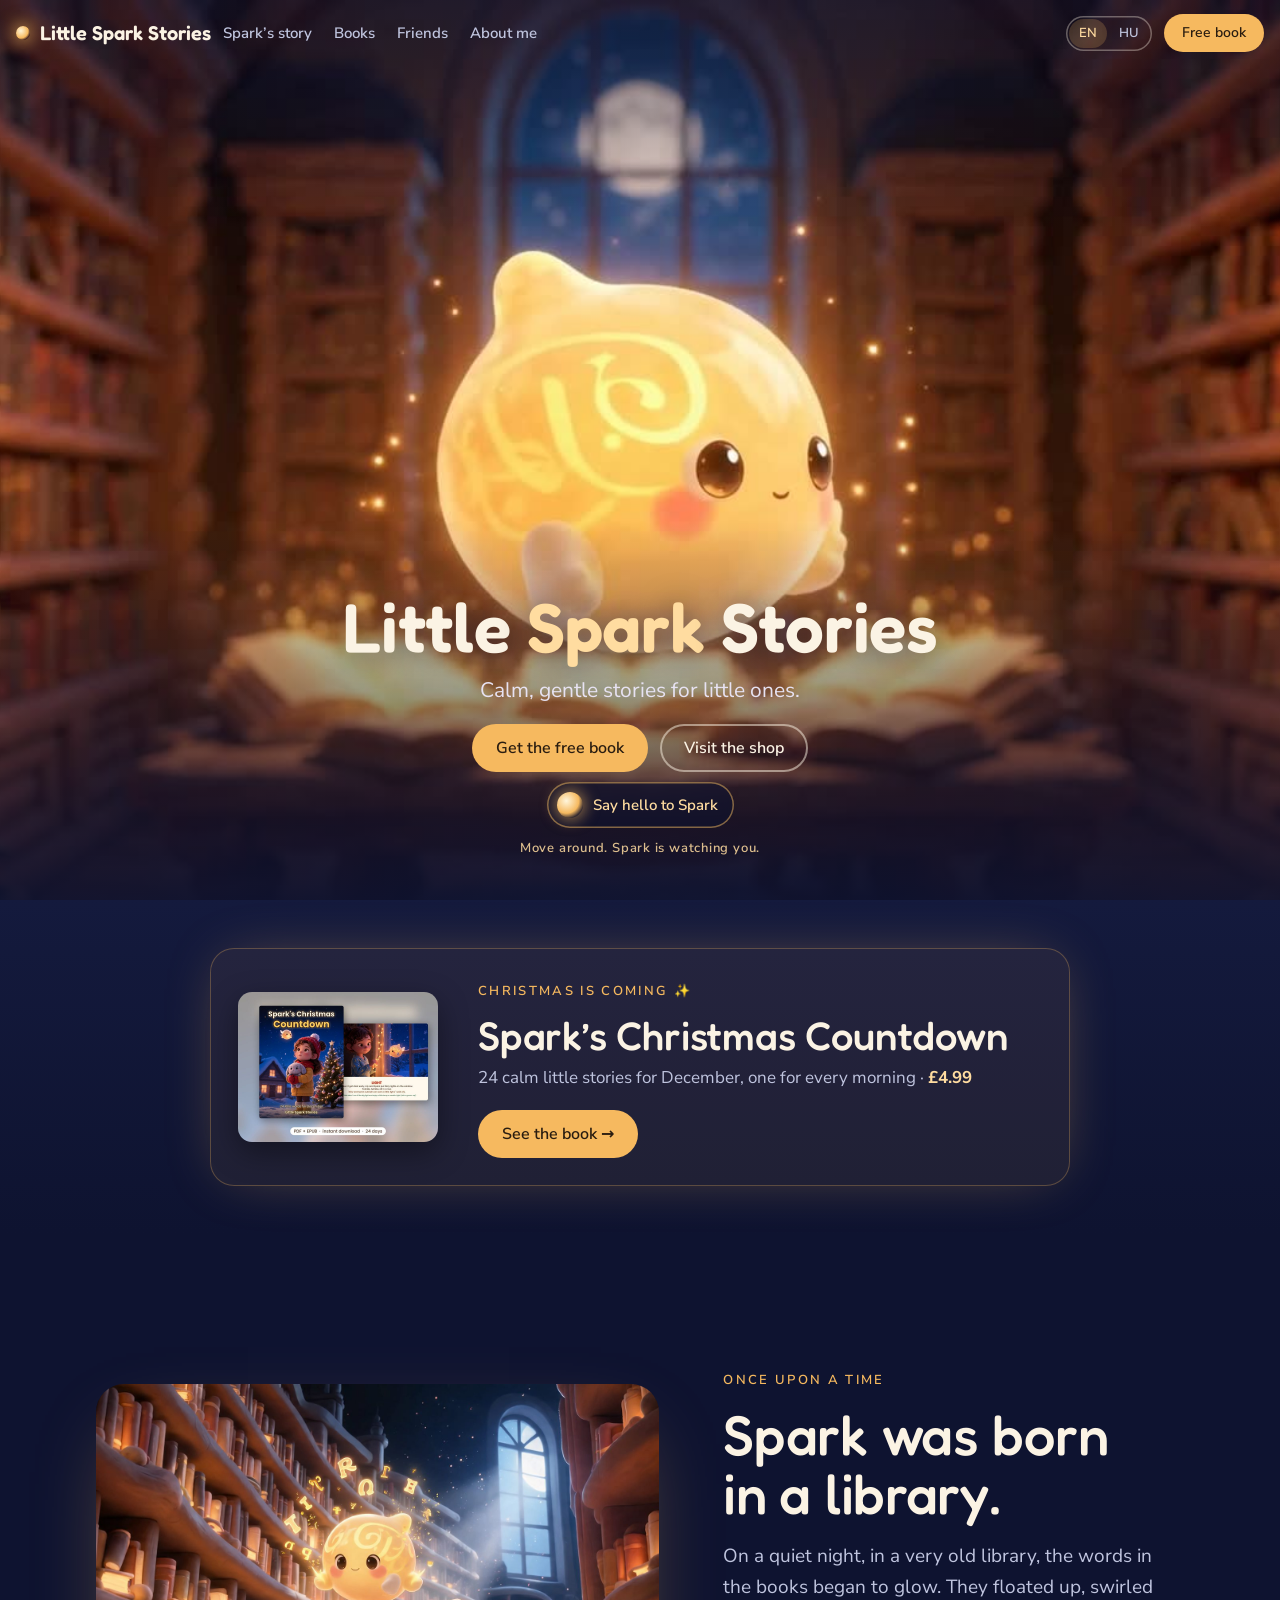
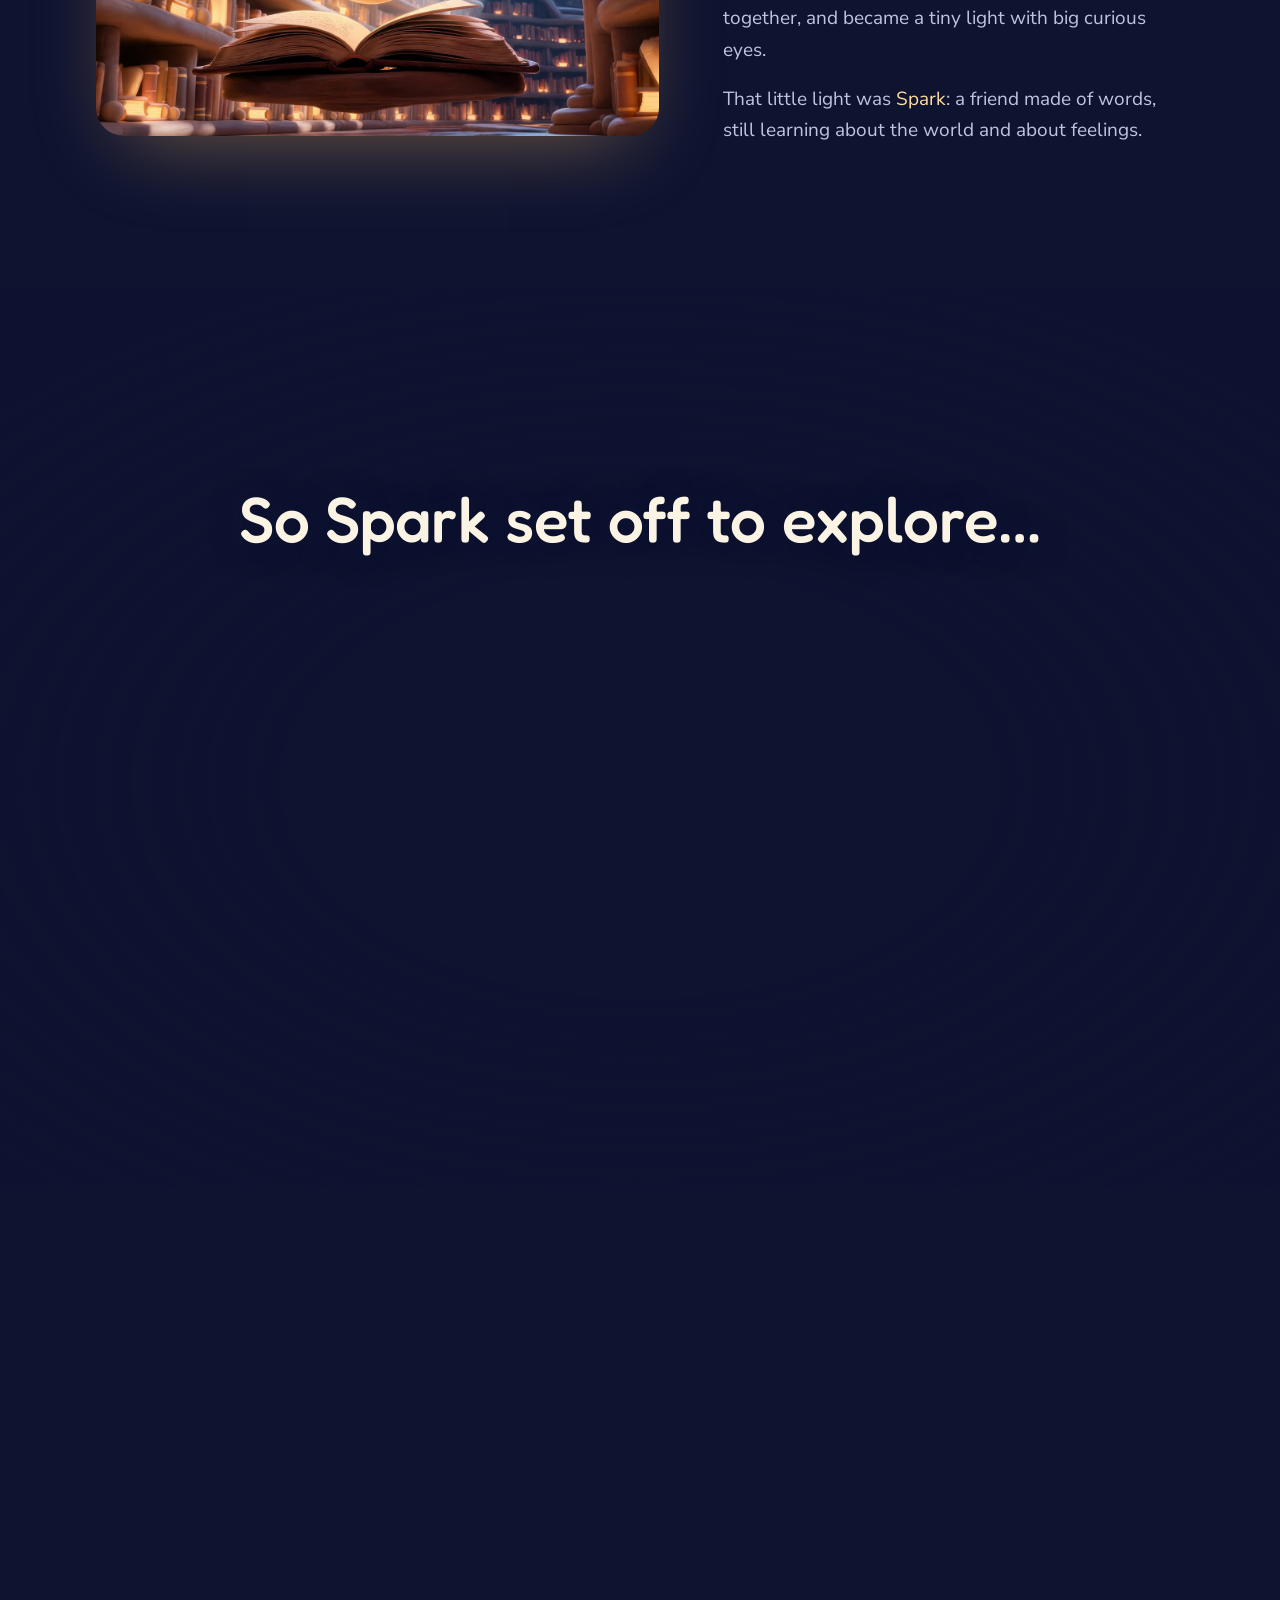
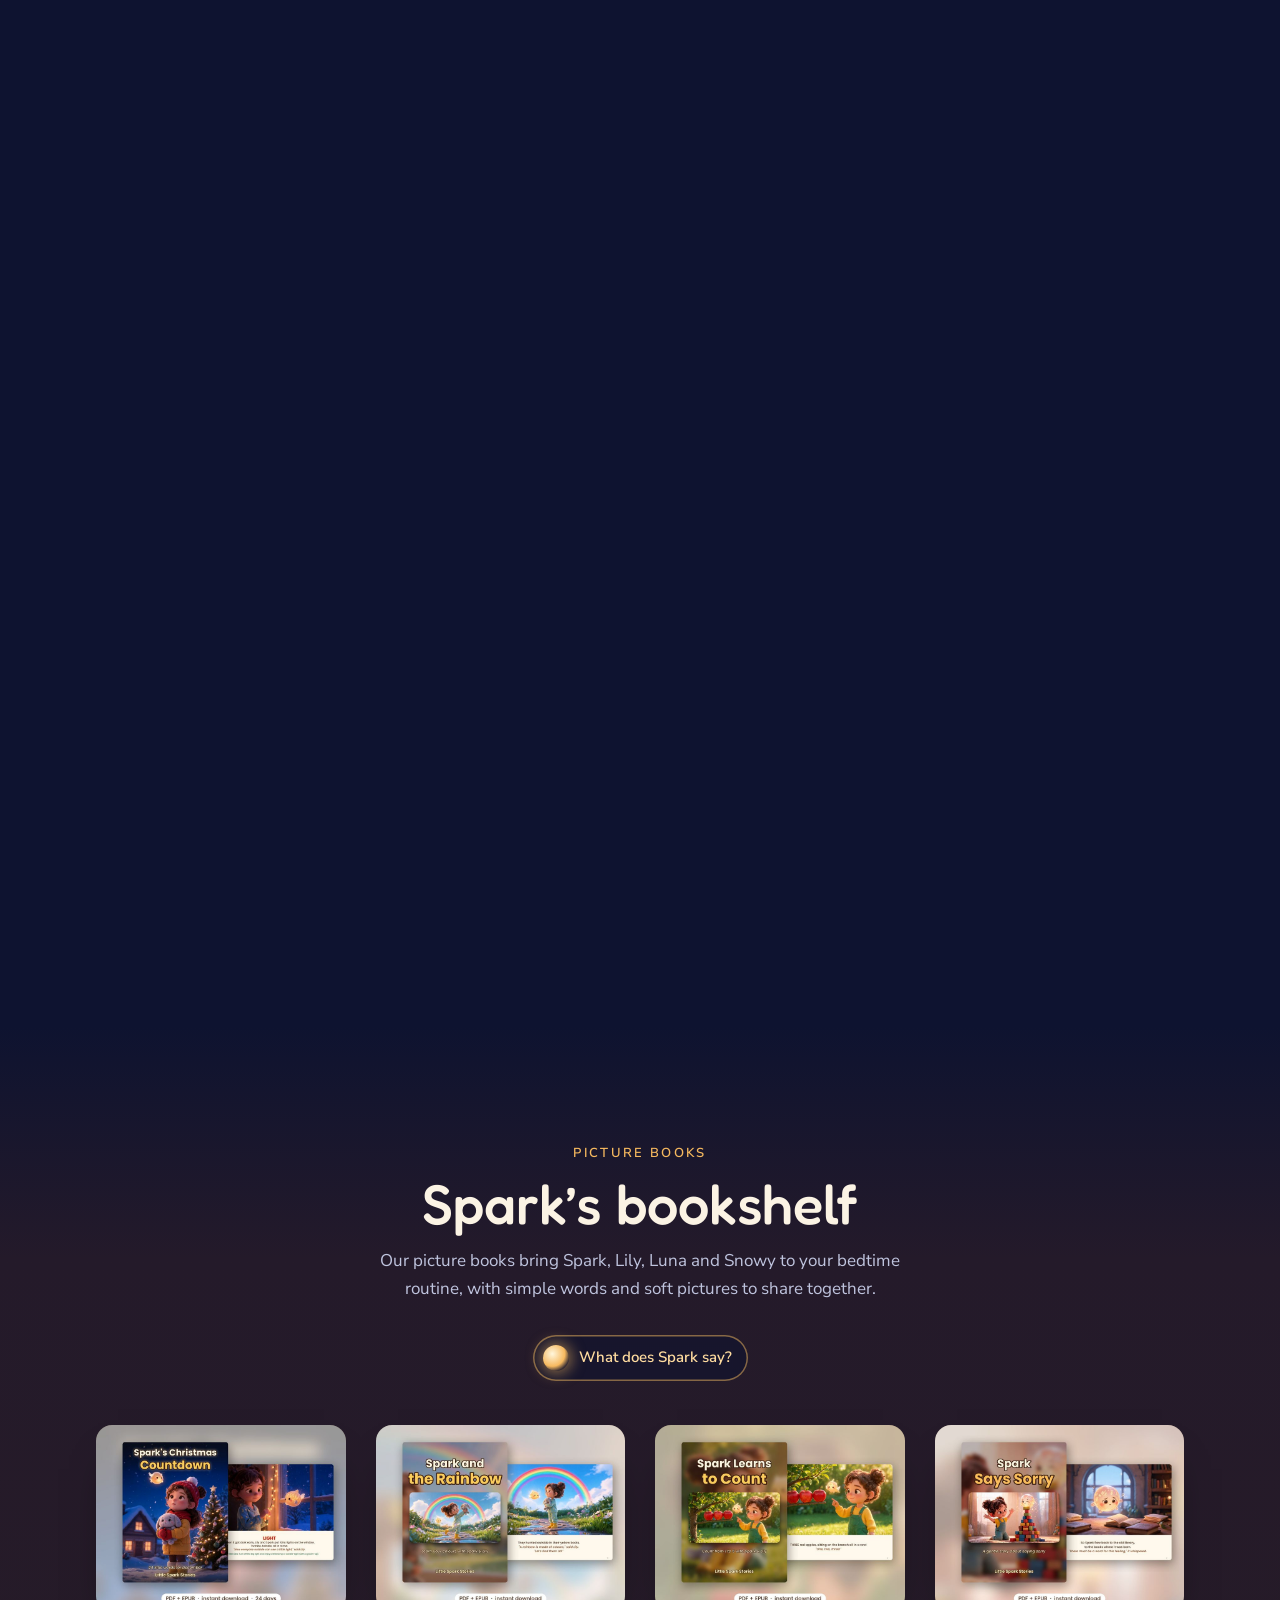
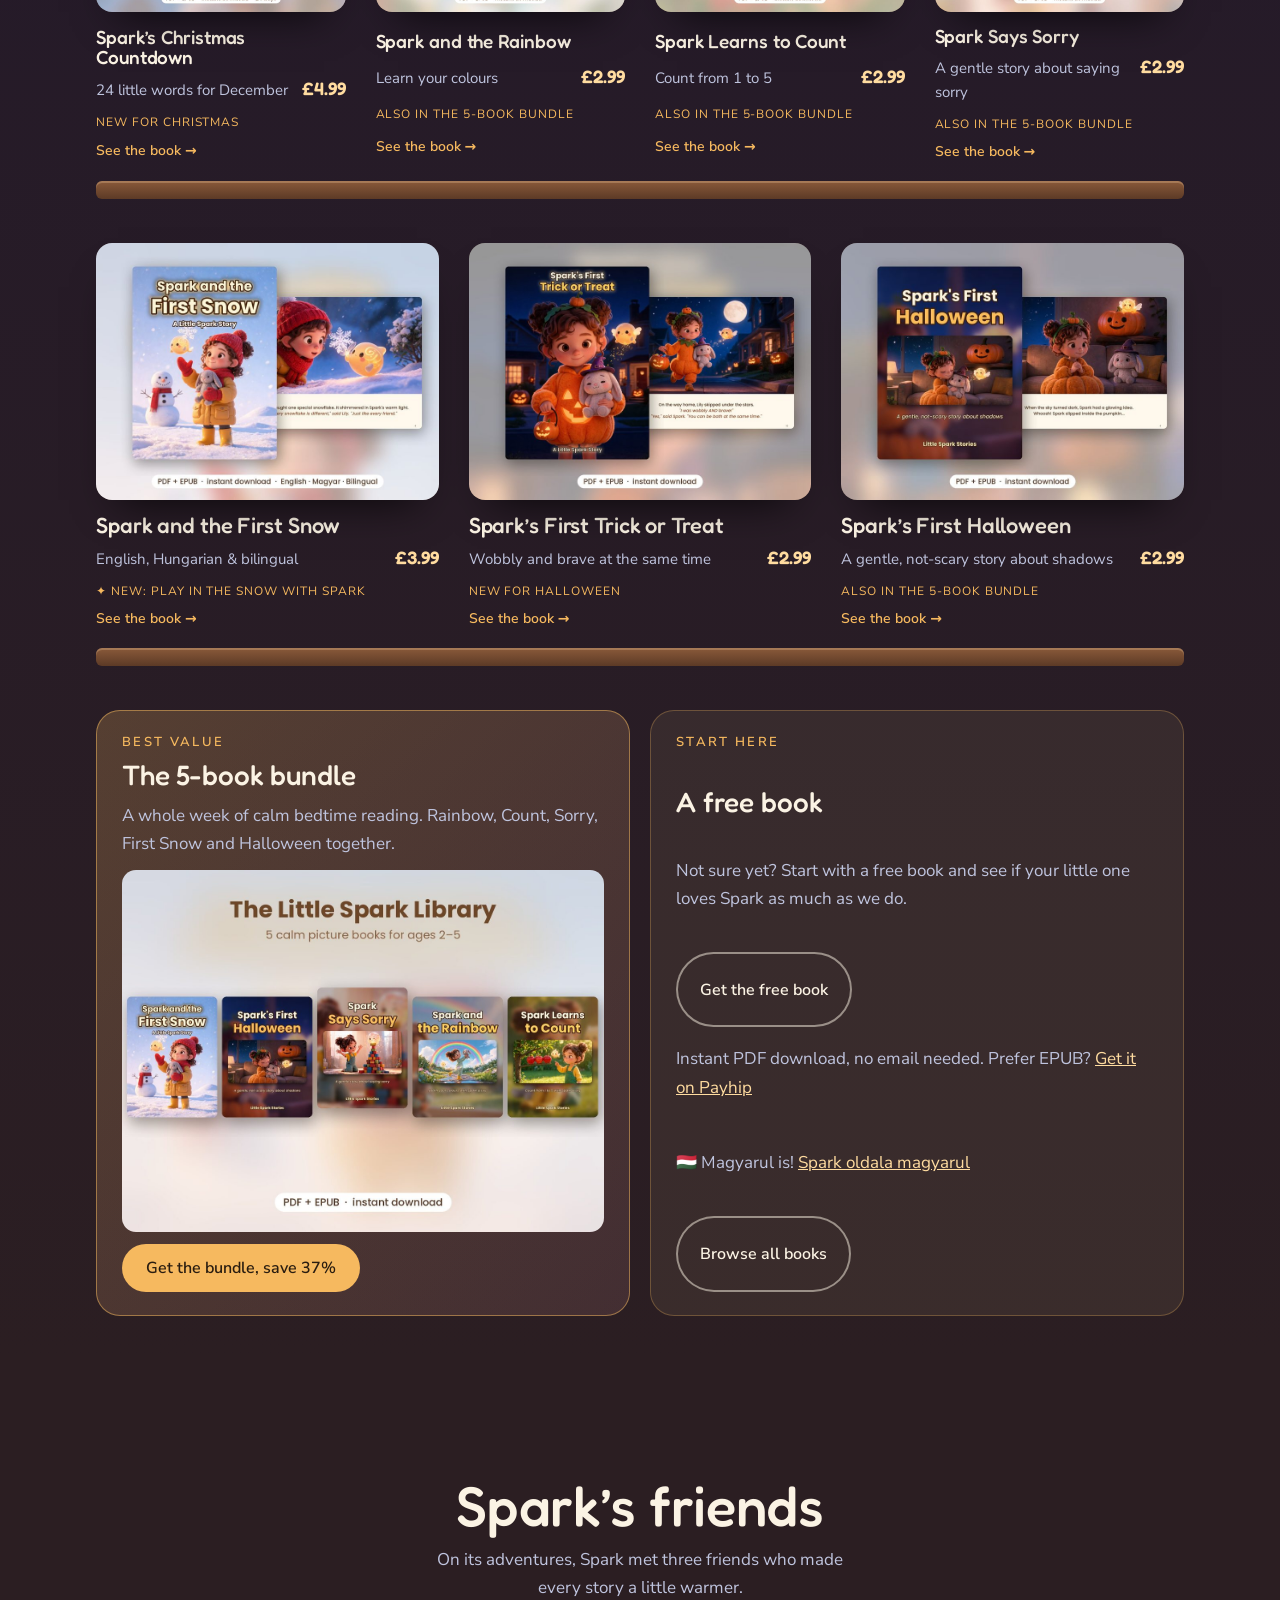
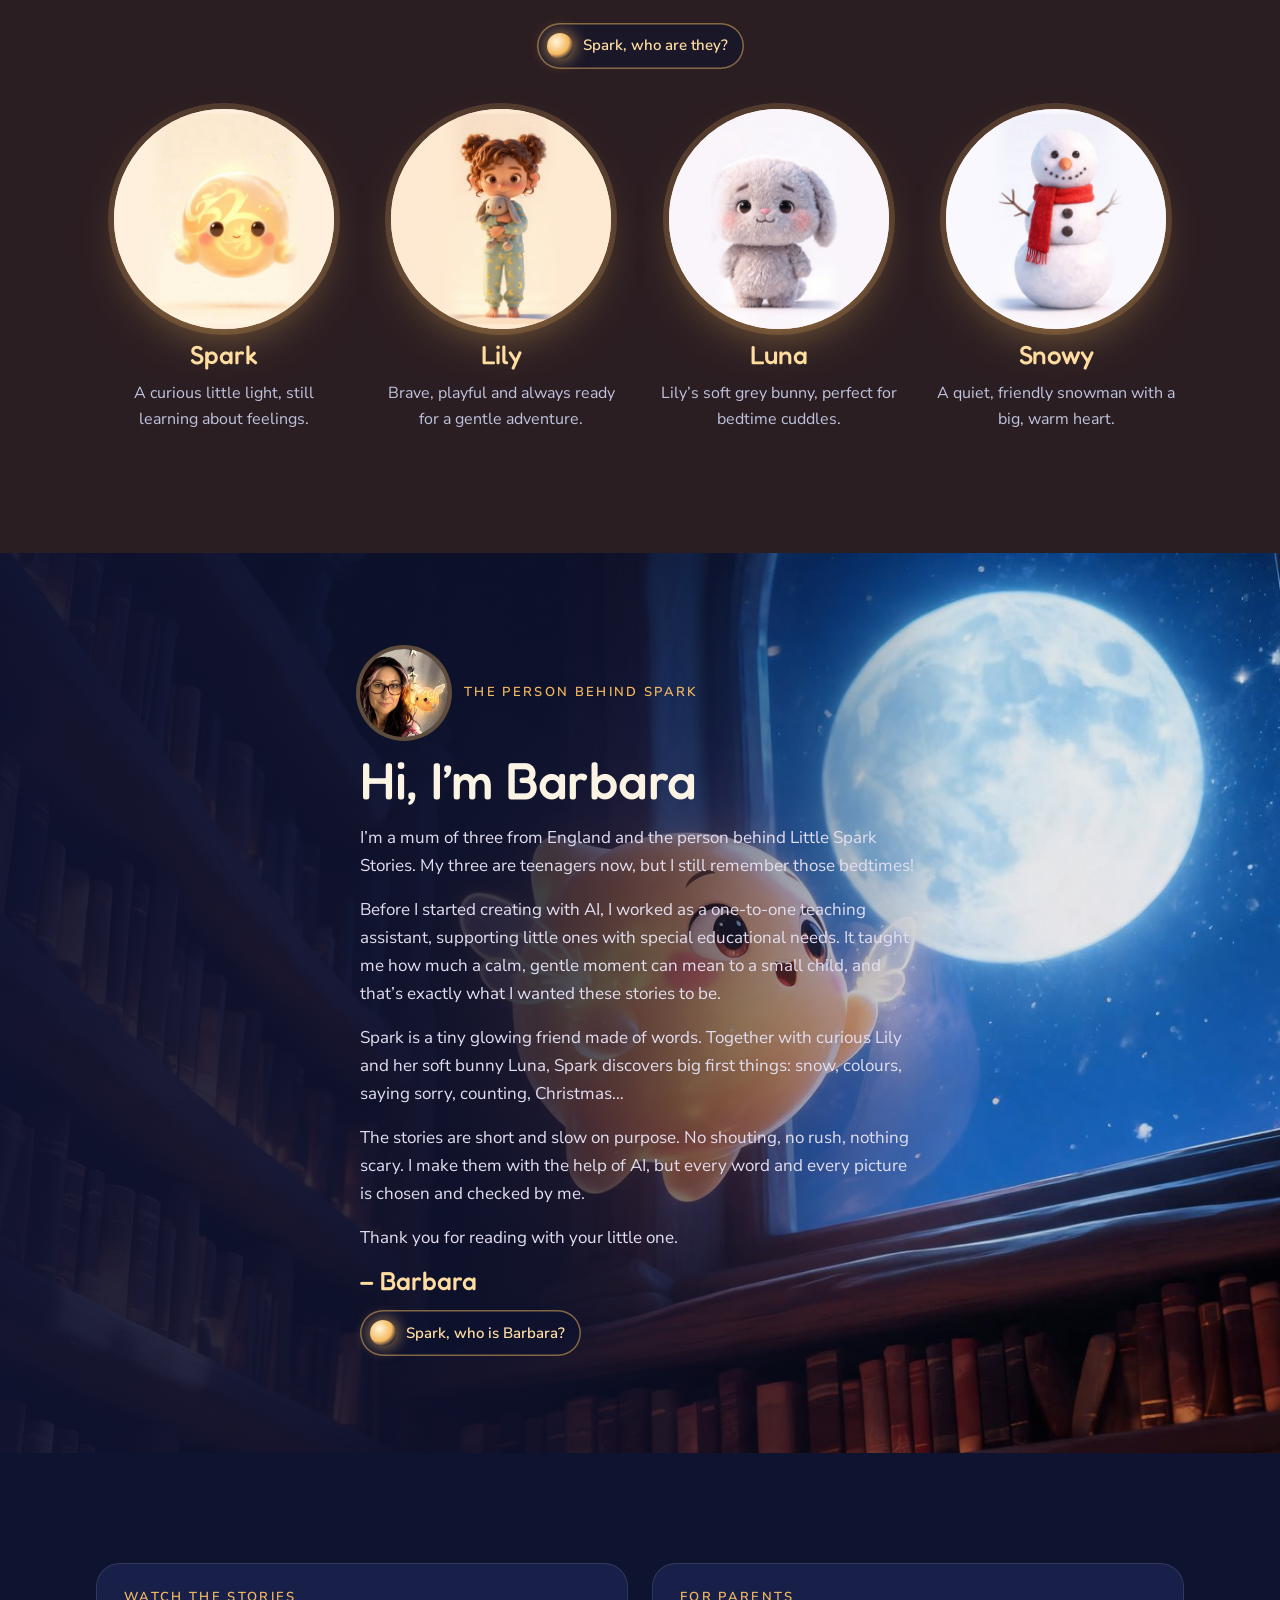
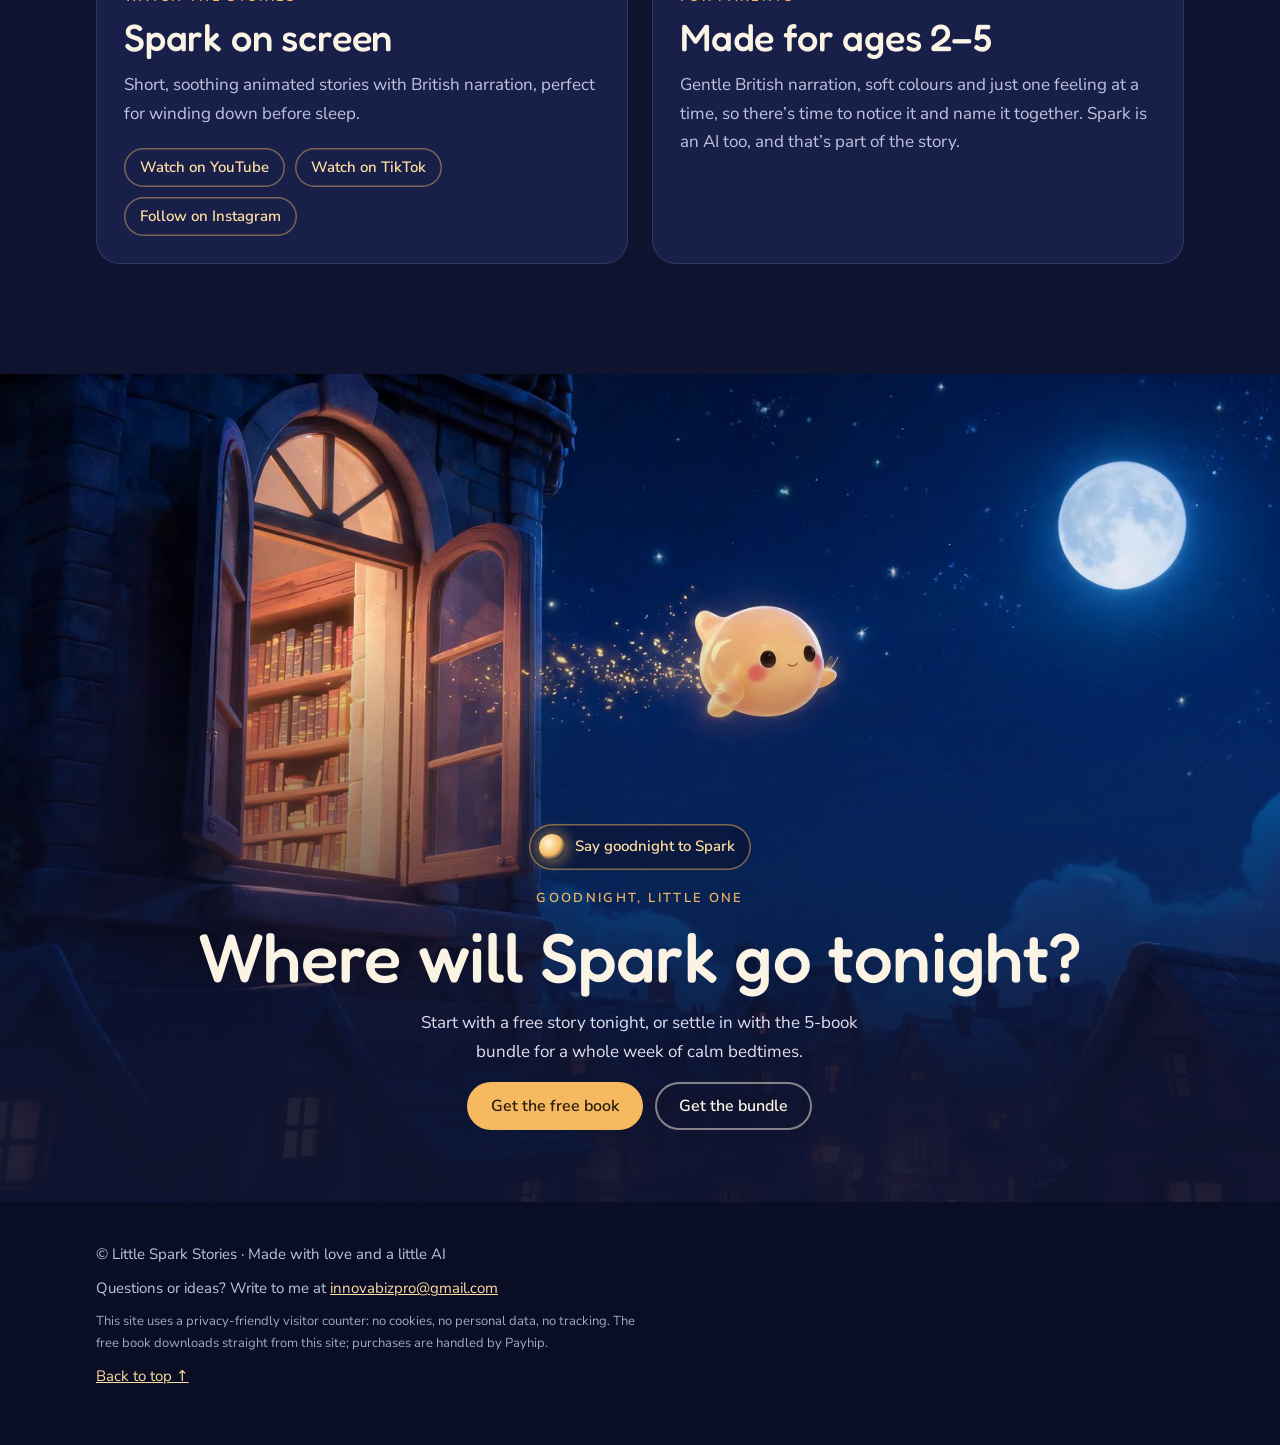
==== commit 85967fe8: "Add animated First Snow book pages (EN + HU) Layered snow-angel scene from the book's page 5 (fallin" ====
--- a/index.html
+++ b/index.html
@@ -291,7 +291,7 @@
       </div>
       <div class="plank" aria-hidden="true"></div>
       <div class="shelf" style="margin-top:44px">
-        <a class="book slide" href="https://payhip.com/b/gohmR" target="_blank" rel="noopener"><div class="cover"><img src="assets/books-snow.jpg" alt="Cover of Spark and the First Snow, with a peek at a page inside" loading="lazy"></div><h3>Spark and the First Snow</h3><div class="meta"><span>English, Hungarian &amp; bilingual</span><span class="price">£3.99</span></div><span class="tag">Also in the 5-book bundle</span><span class="go">See the book →</span></a>
+        <a class="book slide" href="/first-snow/"><div class="cover"><img src="assets/books-snow.jpg" alt="Cover of Spark and the First Snow, with a peek at a page inside" loading="lazy"></div><h3>Spark and the First Snow</h3><div class="meta"><span>English, Hungarian &amp; bilingual</span><span class="price">£3.99</span></div><span class="tag">✦ New: play in the snow with Spark</span><span class="go">See the book →</span></a>
         <a class="book slide" href="https://payhip.com/b/PBQpJ" target="_blank" rel="noopener"><div class="cover"><img src="assets/books-tot.jpg" alt="Cover of Spark's First Trick or Treat, with a peek at a page inside" loading="lazy"></div><h3>Spark’s First Trick or Treat</h3><div class="meta"><span>Wobbly and brave at the same time</span><span class="price">£2.99</span></div><span class="tag">New for Halloween</span><span class="go">See the book →</span></a>
         <a class="book slide" href="https://payhip.com/b/Rxqm1" target="_blank" rel="noopener"><div class="cover"><img src="assets/books-halloween.jpg" alt="Cover of Spark's First Halloween, with a peek at a page inside" loading="lazy"></div><h3>Spark’s First Halloween</h3><div class="meta"><span>A gentle, not-scary story about shadows</span><span class="price">£2.99</span></div><span class="tag">Also in the 5-book bundle</span><span class="go">See the book →</span></a>
       </div>
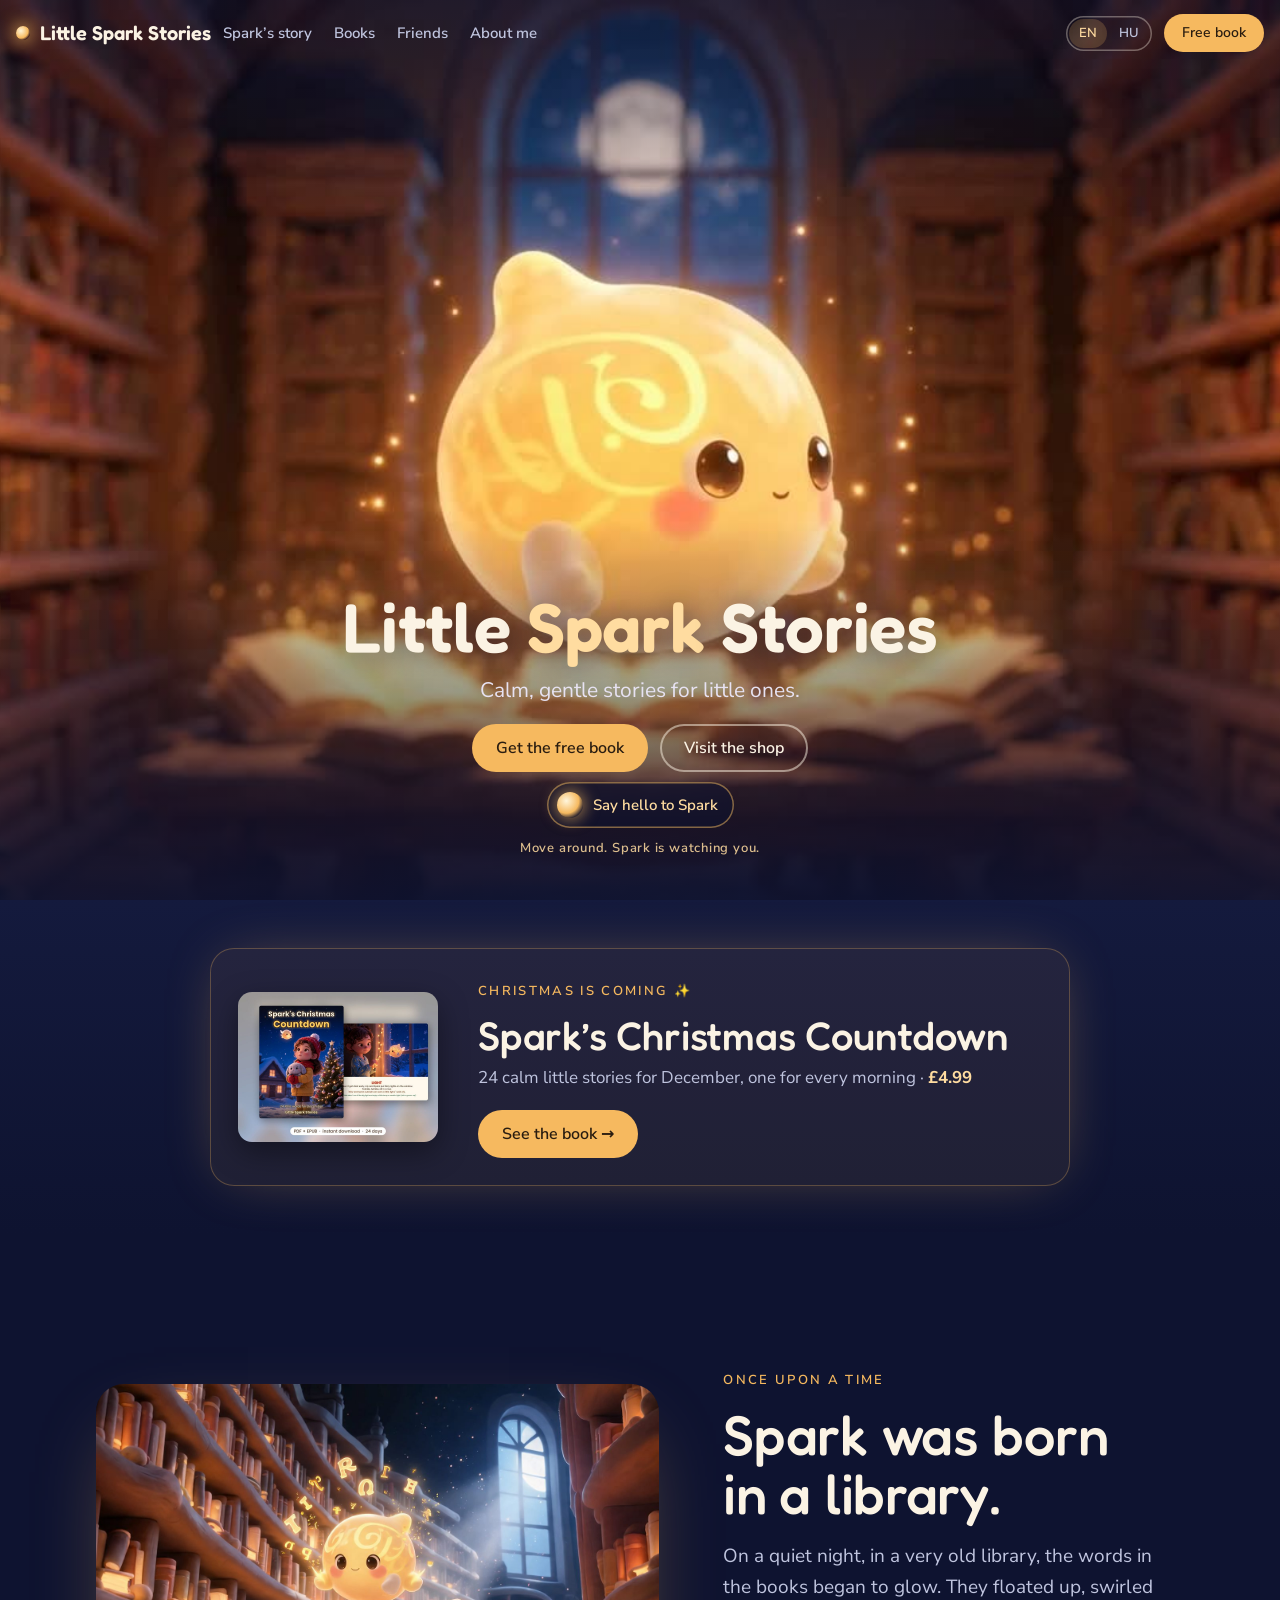
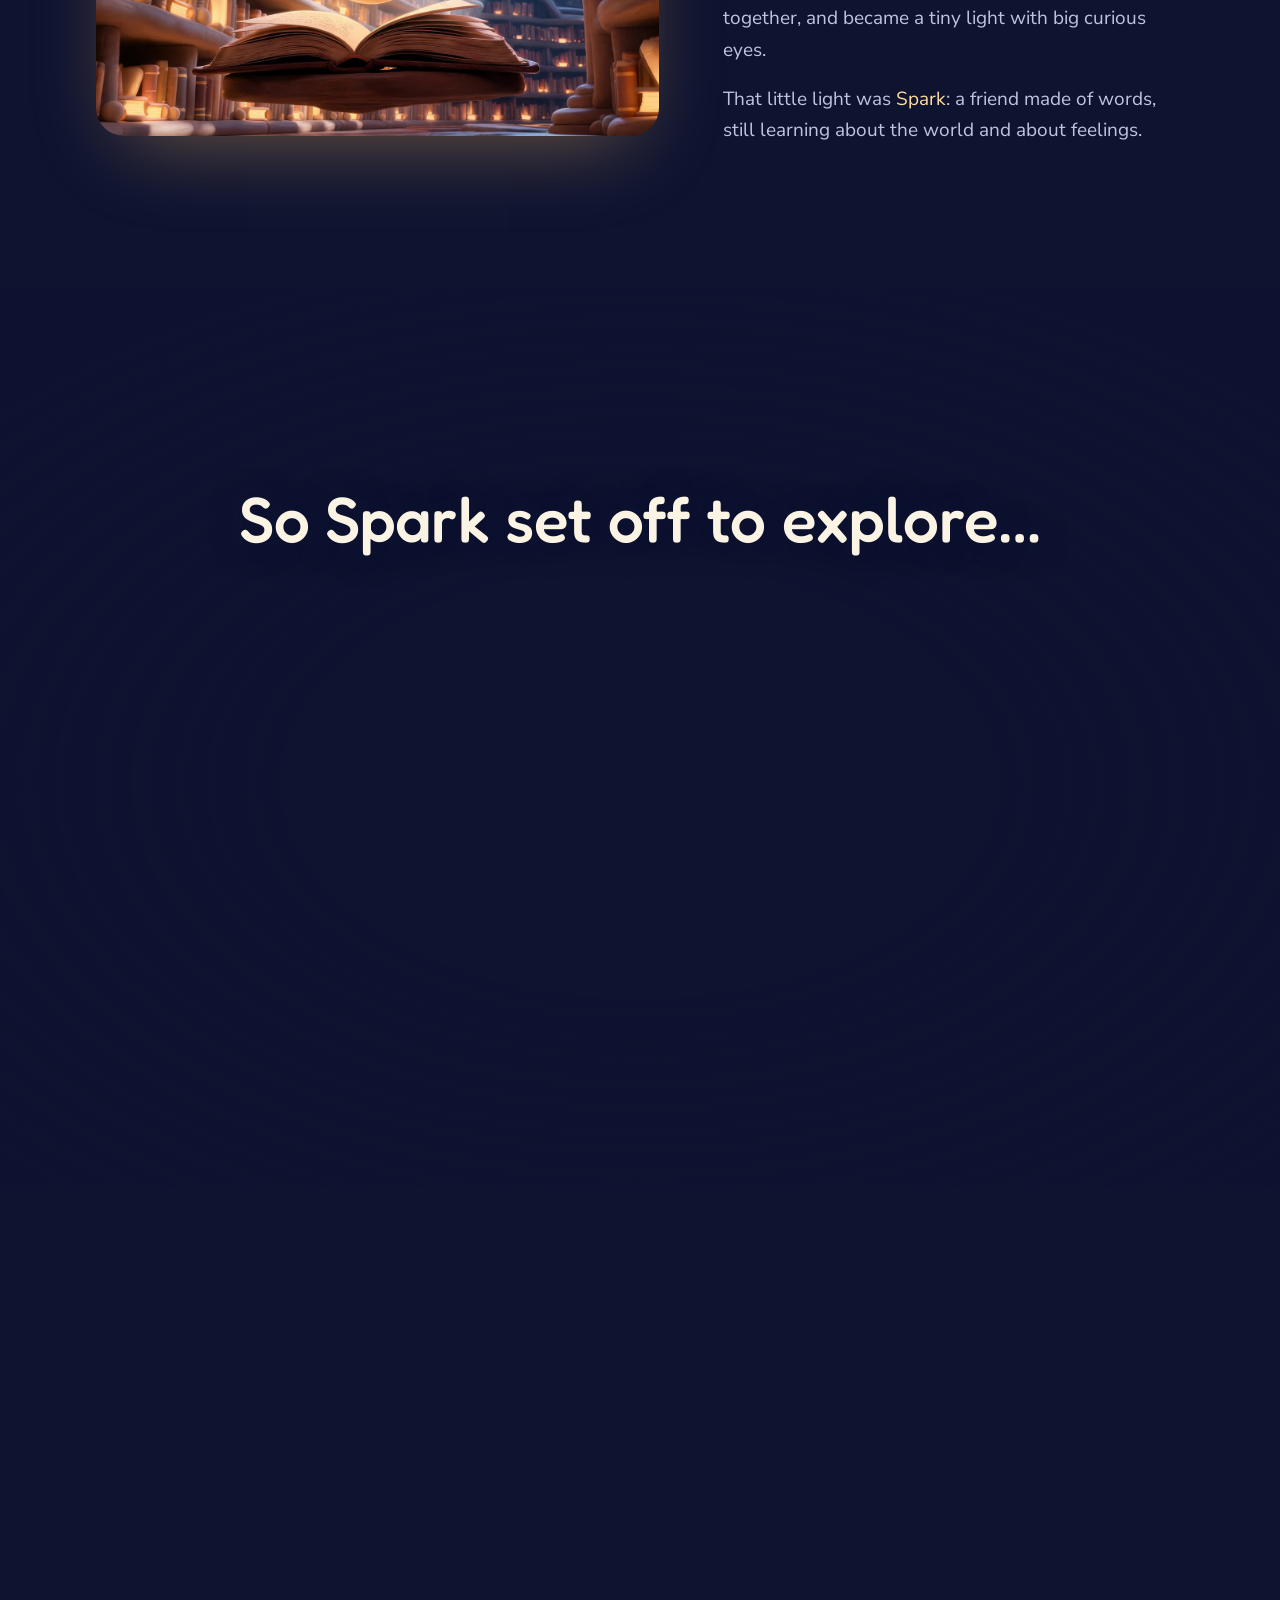
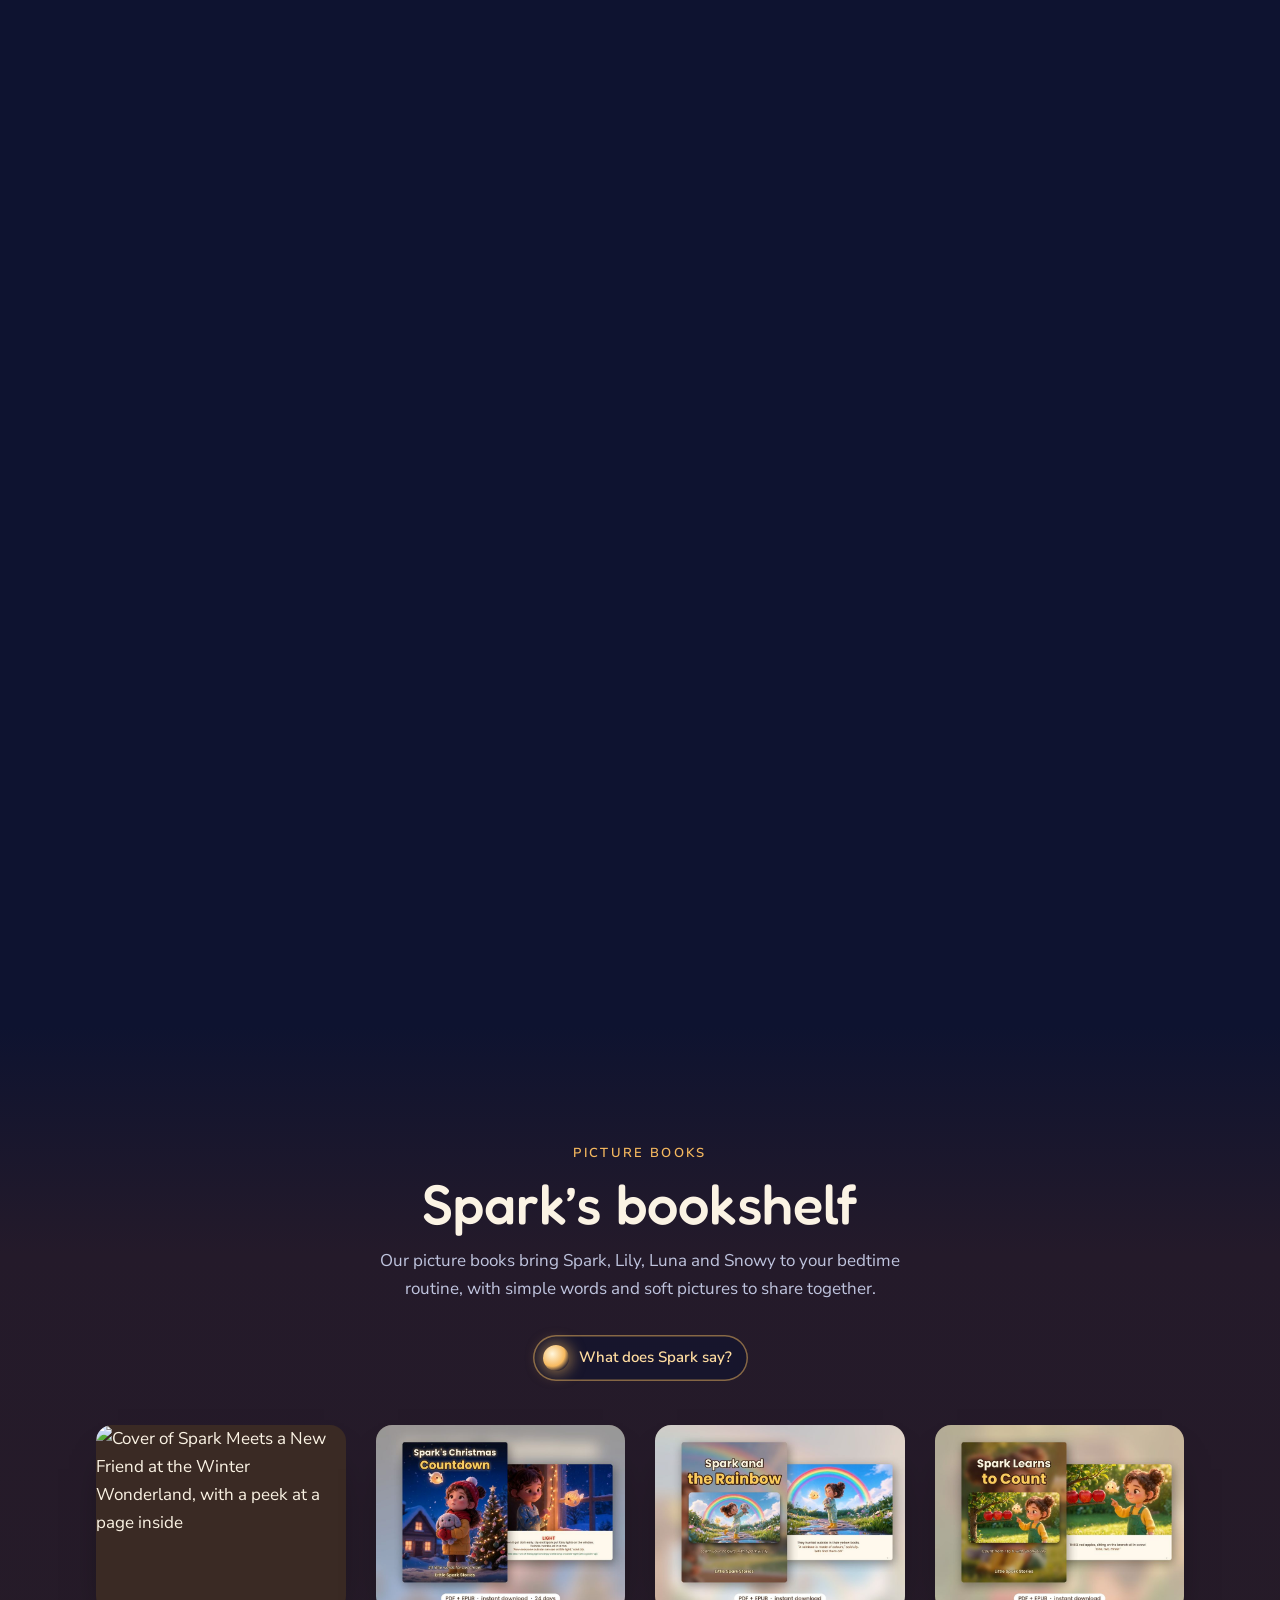
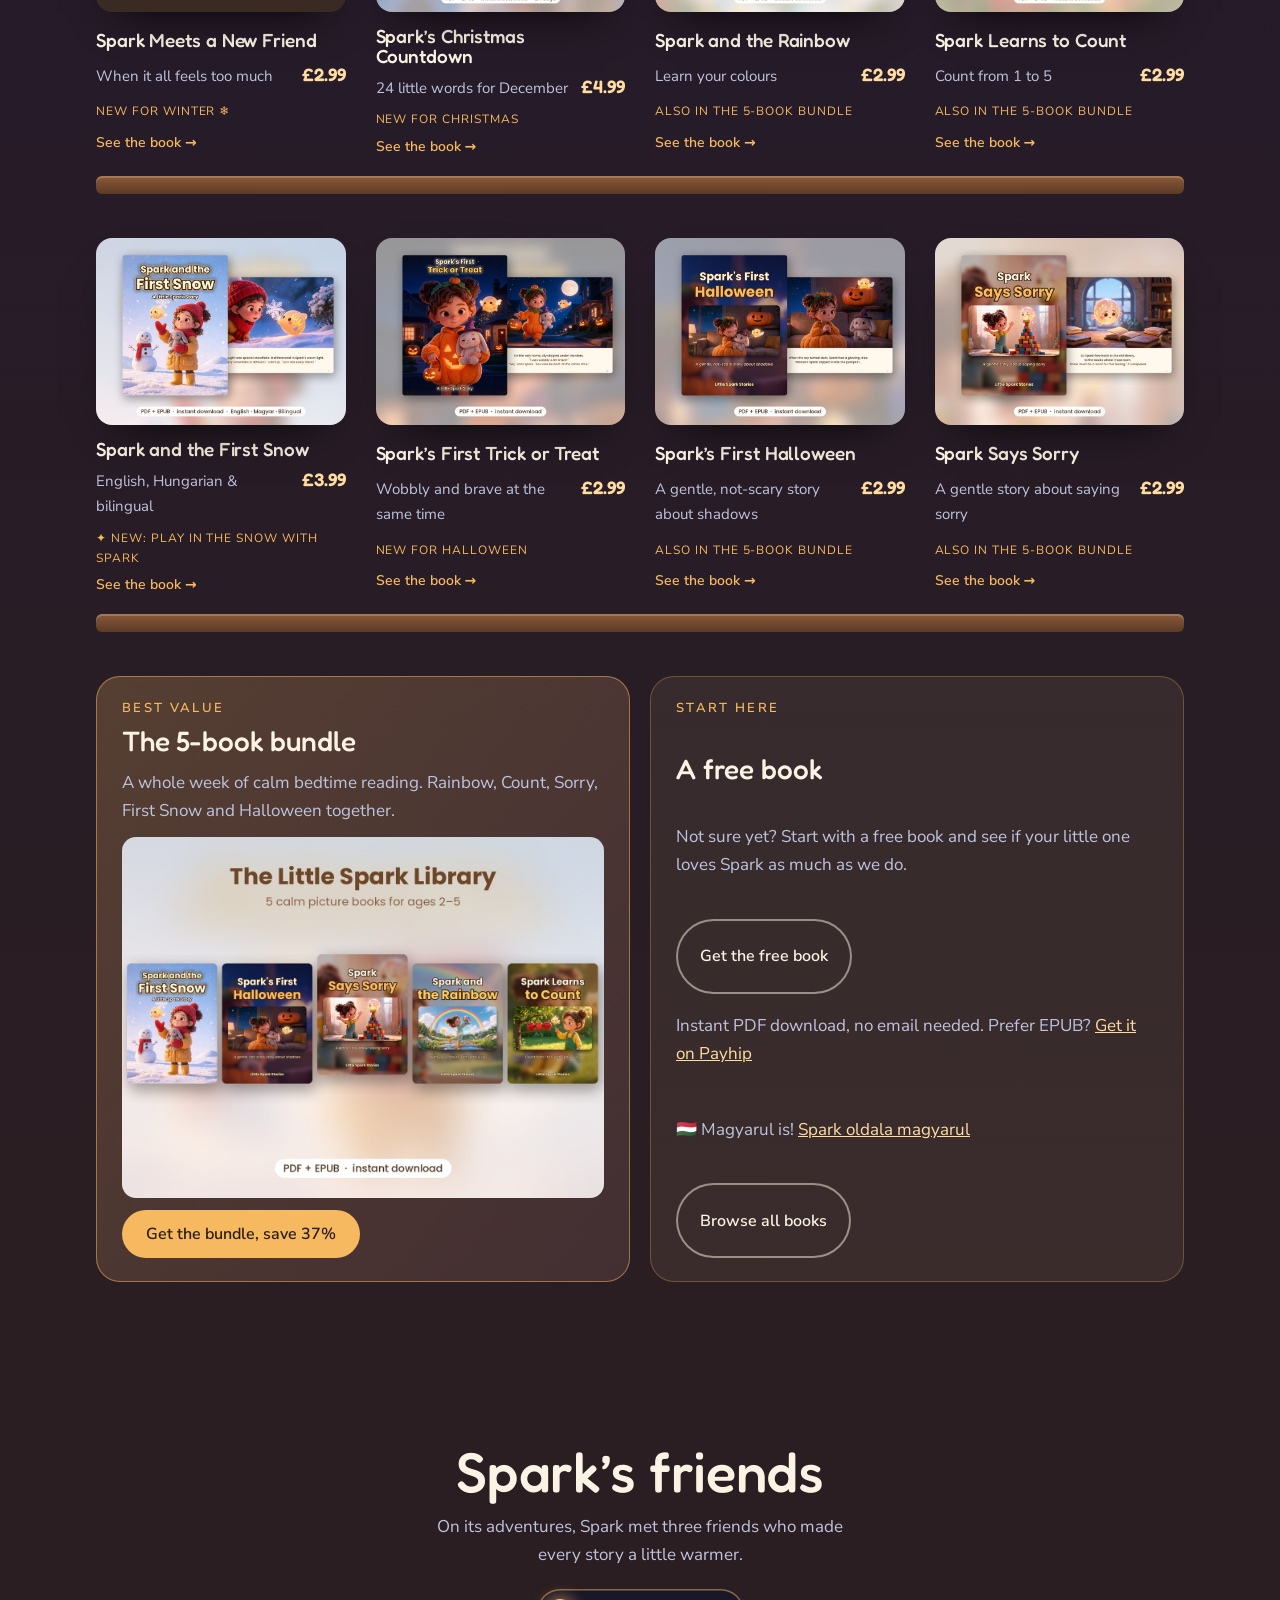
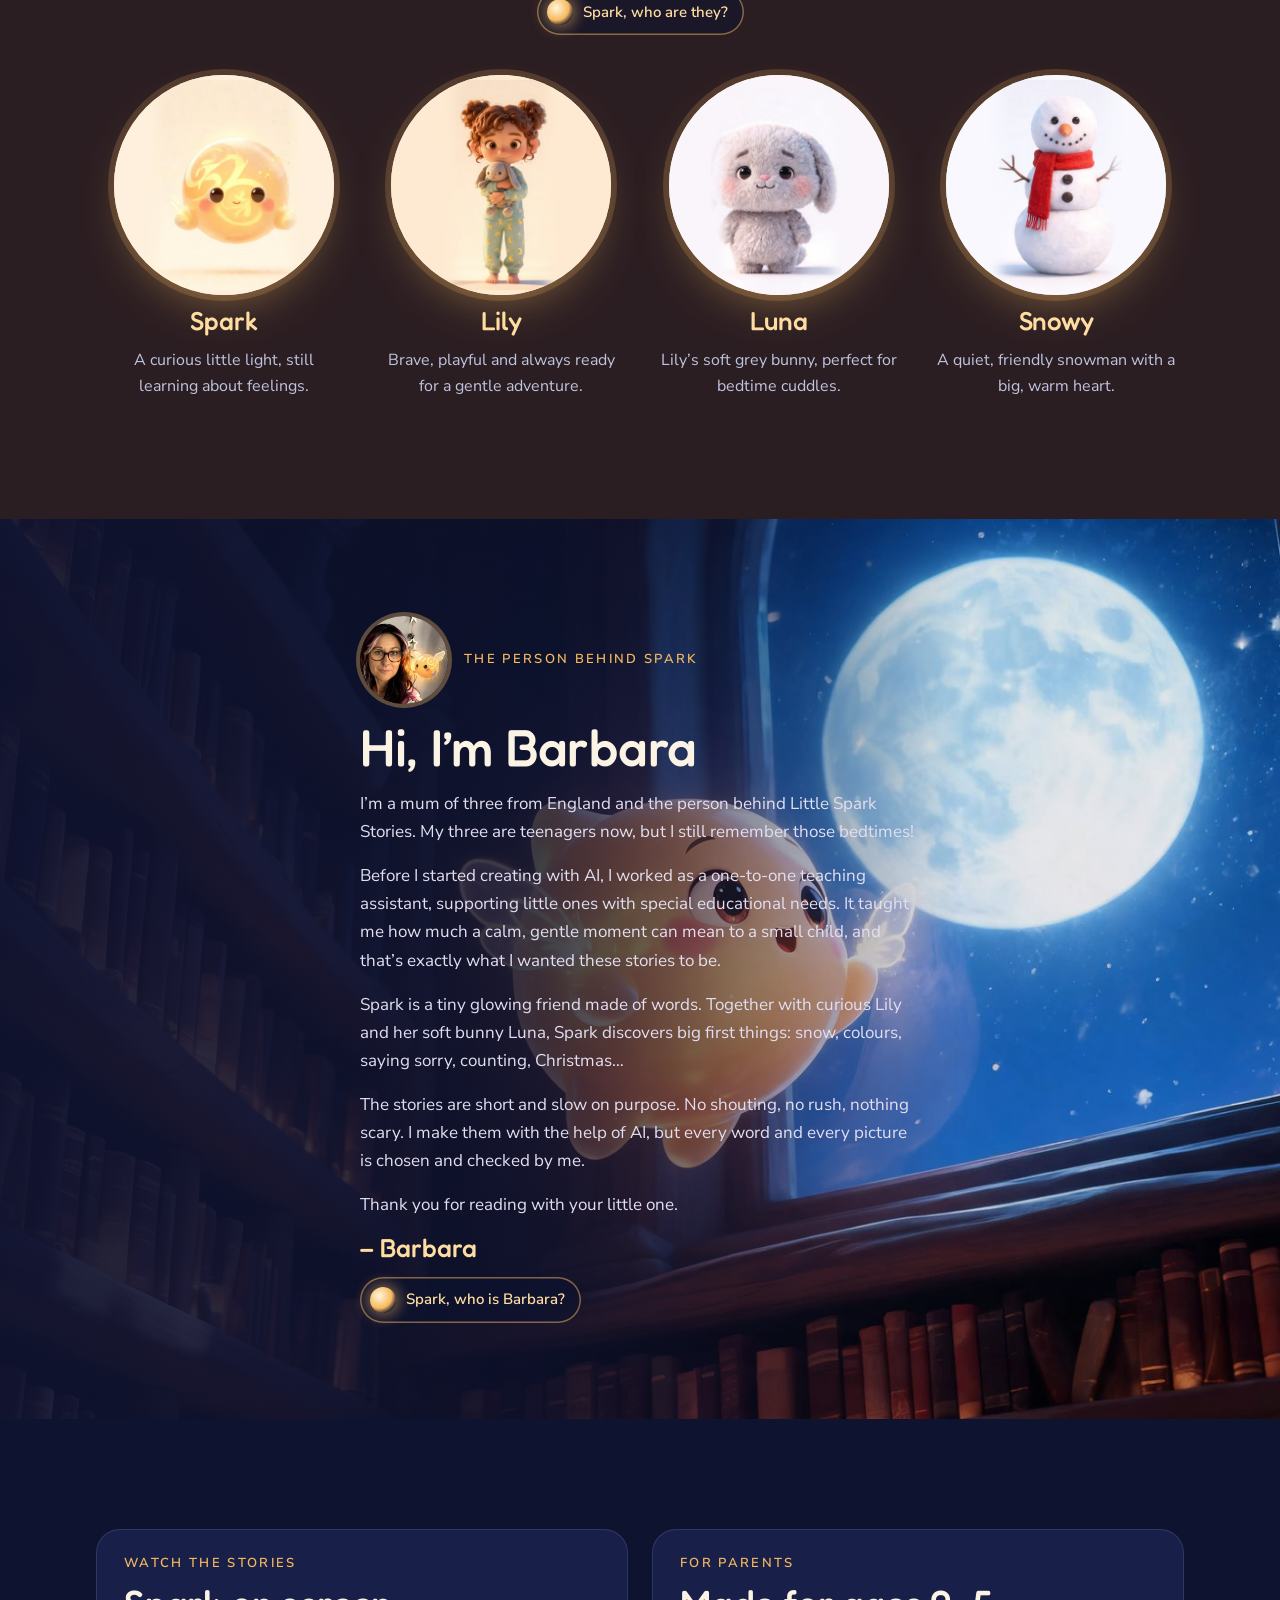
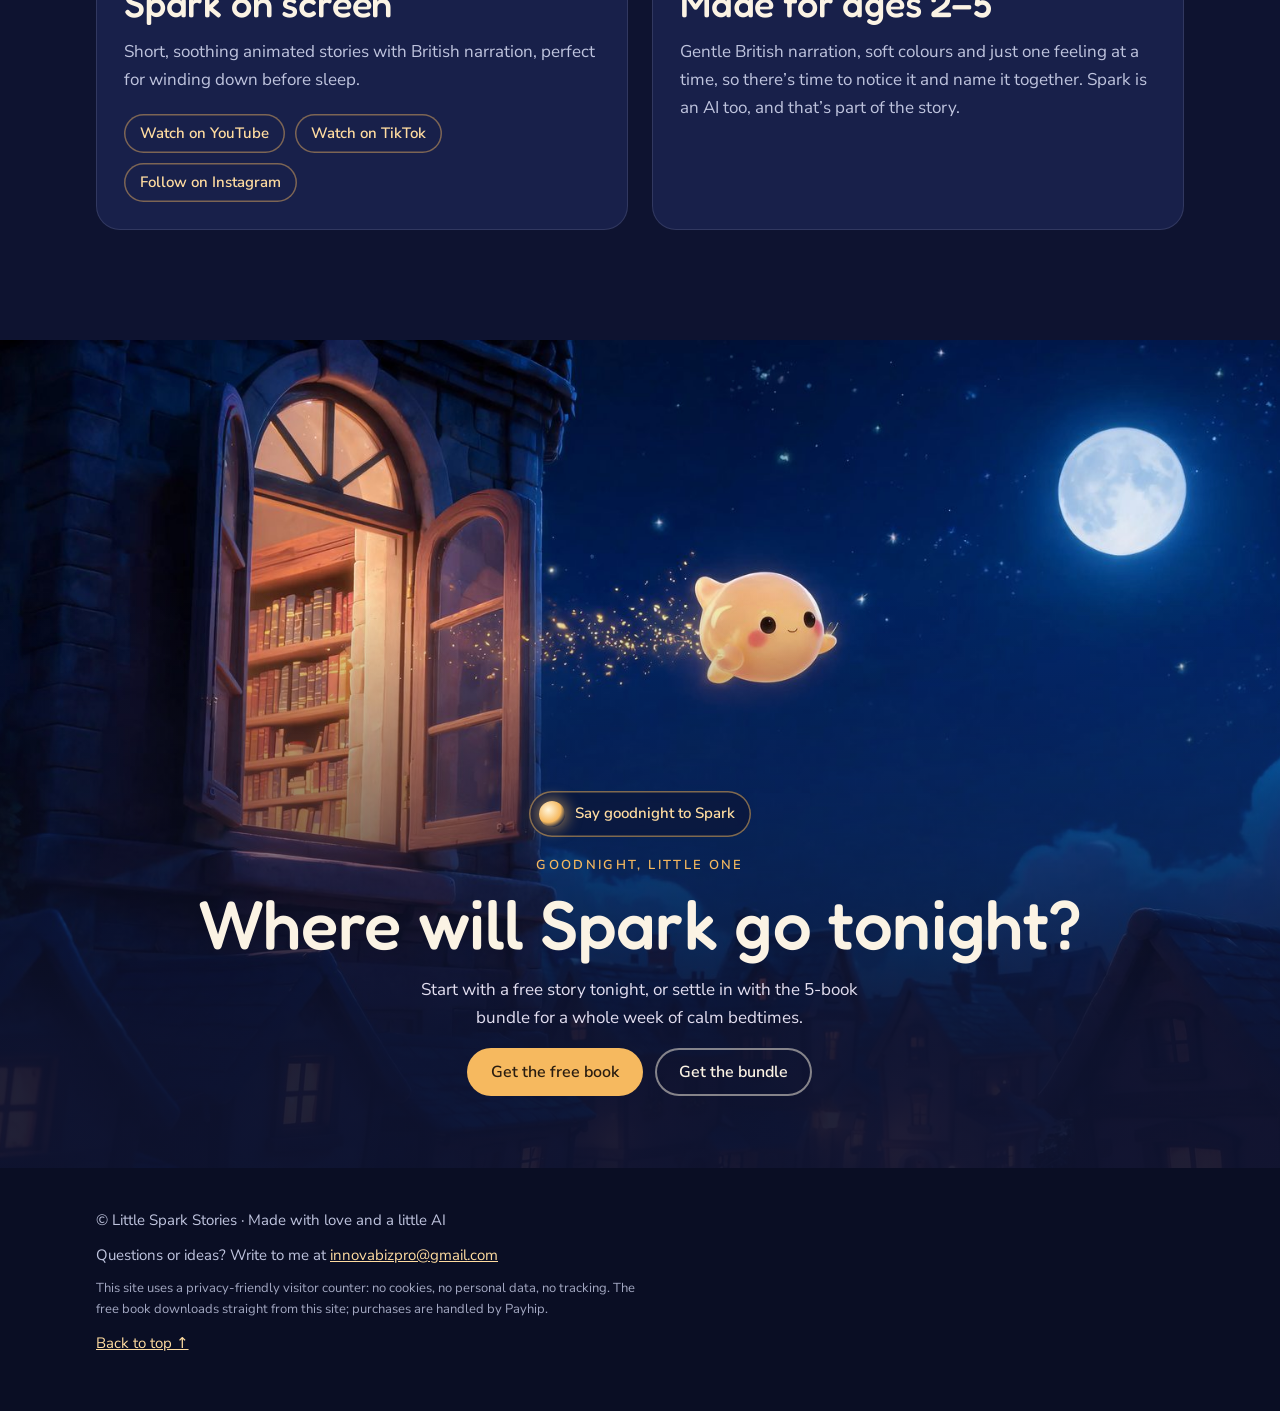
==== commit bc350c7d: "Add Spark Meets a New Friend to both bookshelves English shelf: new winter book first, two even rows" ====
--- a/index.html
+++ b/index.html
@@ -284,16 +284,17 @@
         <div class="say-row"><button class="say" type="button" data-clip="assets/voice/books.mp3" data-text="Ooh, look! These are all my stories. Which one shall we read tonight?"><i class="orb" aria-hidden="true"></i><span class="lbl">What does Spark say?</span><span class="bubble" aria-live="polite"></span></button></div>
       </div>
       <div class="shelf four">
+        <a class="book slide" href="https://payhip.com/b/K2XTz" target="_blank" rel="noopener"><div class="cover"><img src="assets/books-newfriend.jpg" alt="Cover of Spark Meets a New Friend at the Winter Wonderland, with a peek at a page inside" loading="lazy"></div><h3>Spark Meets a New Friend</h3><div class="meta"><span>When it all feels too much</span><span class="price">£2.99</span></div><span class="tag">New for winter ❄️</span><span class="go">See the book →</span></a>
         <a class="book slide" href="https://payhip.com/b/2PoYK" target="_blank" rel="noopener"><div class="cover"><img src="assets/books-christmas.jpg" alt="Cover of Spark's Christmas Countdown, with a peek at a page inside" loading="lazy"></div><h3>Spark’s Christmas Countdown</h3><div class="meta"><span>24 little words for December</span><span class="price">£4.99</span></div><span class="tag">New for Christmas</span><span class="go">See the book →</span></a>
         <a class="book slide" href="https://payhip.com/b/IJpvX" target="_blank" rel="noopener"><div class="cover"><img src="assets/books-rainbow.jpg" alt="Cover of Spark and the Rainbow, with a peek at a page inside" loading="lazy"></div><h3>Spark and the Rainbow</h3><div class="meta"><span>Learn your colours</span><span class="price">£2.99</span></div><span class="tag">Also in the 5-book bundle</span><span class="go">See the book →</span></a>
         <a class="book slide" href="https://payhip.com/b/OI64K" target="_blank" rel="noopener"><div class="cover"><img src="assets/books-count.jpg" alt="Cover of Spark Learns to Count, with a peek at a page inside" loading="lazy"></div><h3>Spark Learns to Count</h3><div class="meta"><span>Count from 1 to 5</span><span class="price">£2.99</span></div><span class="tag">Also in the 5-book bundle</span><span class="go">See the book →</span></a>
-        <a class="book slide" href="https://payhip.com/b/BebcF" target="_blank" rel="noopener"><div class="cover"><img src="assets/books-sorry.jpg" alt="Cover of Spark Says Sorry, with a peek at a page inside" loading="lazy"></div><h3>Spark Says Sorry</h3><div class="meta"><span>A gentle story about saying sorry</span><span class="price">£2.99</span></div><span class="tag">Also in the 5-book bundle</span><span class="go">See the book →</span></a>
       </div>
       <div class="plank" aria-hidden="true"></div>
-      <div class="shelf" style="margin-top:44px">
+      <div class="shelf four" style="margin-top:44px">
         <a class="book slide" href="/first-snow/"><div class="cover"><img src="assets/books-snow.jpg" alt="Cover of Spark and the First Snow, with a peek at a page inside" loading="lazy"></div><h3>Spark and the First Snow</h3><div class="meta"><span>English, Hungarian &amp; bilingual</span><span class="price">£3.99</span></div><span class="tag">✦ New: play in the snow with Spark</span><span class="go">See the book →</span></a>
         <a class="book slide" href="https://payhip.com/b/PBQpJ" target="_blank" rel="noopener"><div class="cover"><img src="assets/books-tot.jpg" alt="Cover of Spark's First Trick or Treat, with a peek at a page inside" loading="lazy"></div><h3>Spark’s First Trick or Treat</h3><div class="meta"><span>Wobbly and brave at the same time</span><span class="price">£2.99</span></div><span class="tag">New for Halloween</span><span class="go">See the book →</span></a>
         <a class="book slide" href="https://payhip.com/b/Rxqm1" target="_blank" rel="noopener"><div class="cover"><img src="assets/books-halloween.jpg" alt="Cover of Spark's First Halloween, with a peek at a page inside" loading="lazy"></div><h3>Spark’s First Halloween</h3><div class="meta"><span>A gentle, not-scary story about shadows</span><span class="price">£2.99</span></div><span class="tag">Also in the 5-book bundle</span><span class="go">See the book →</span></a>
+        <a class="book slide" href="https://payhip.com/b/BebcF" target="_blank" rel="noopener"><div class="cover"><img src="assets/books-sorry.jpg" alt="Cover of Spark Says Sorry, with a peek at a page inside" loading="lazy"></div><h3>Spark Says Sorry</h3><div class="meta"><span>A gentle story about saying sorry</span><span class="price">£2.99</span></div><span class="tag">Also in the 5-book bundle</span><span class="go">See the book →</span></a>
       </div>
       <div class="plank" aria-hidden="true"></div>
 
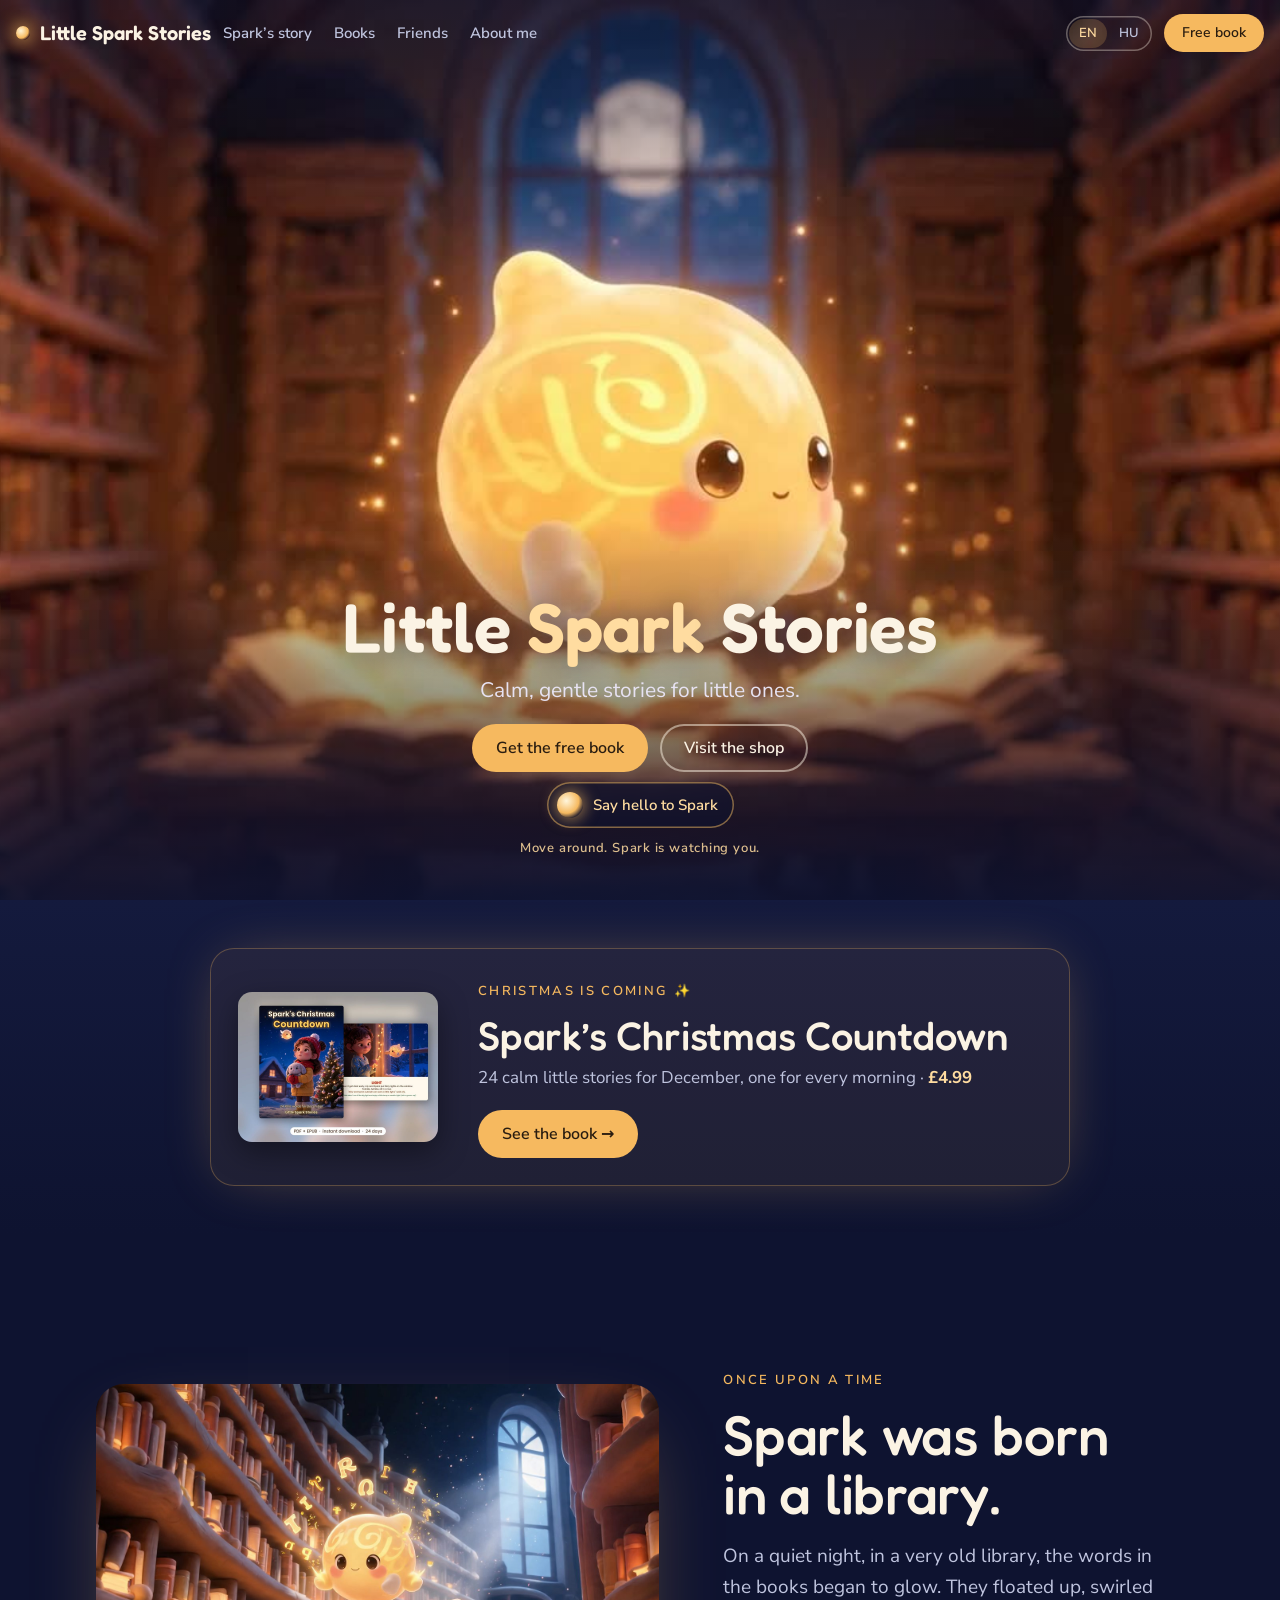
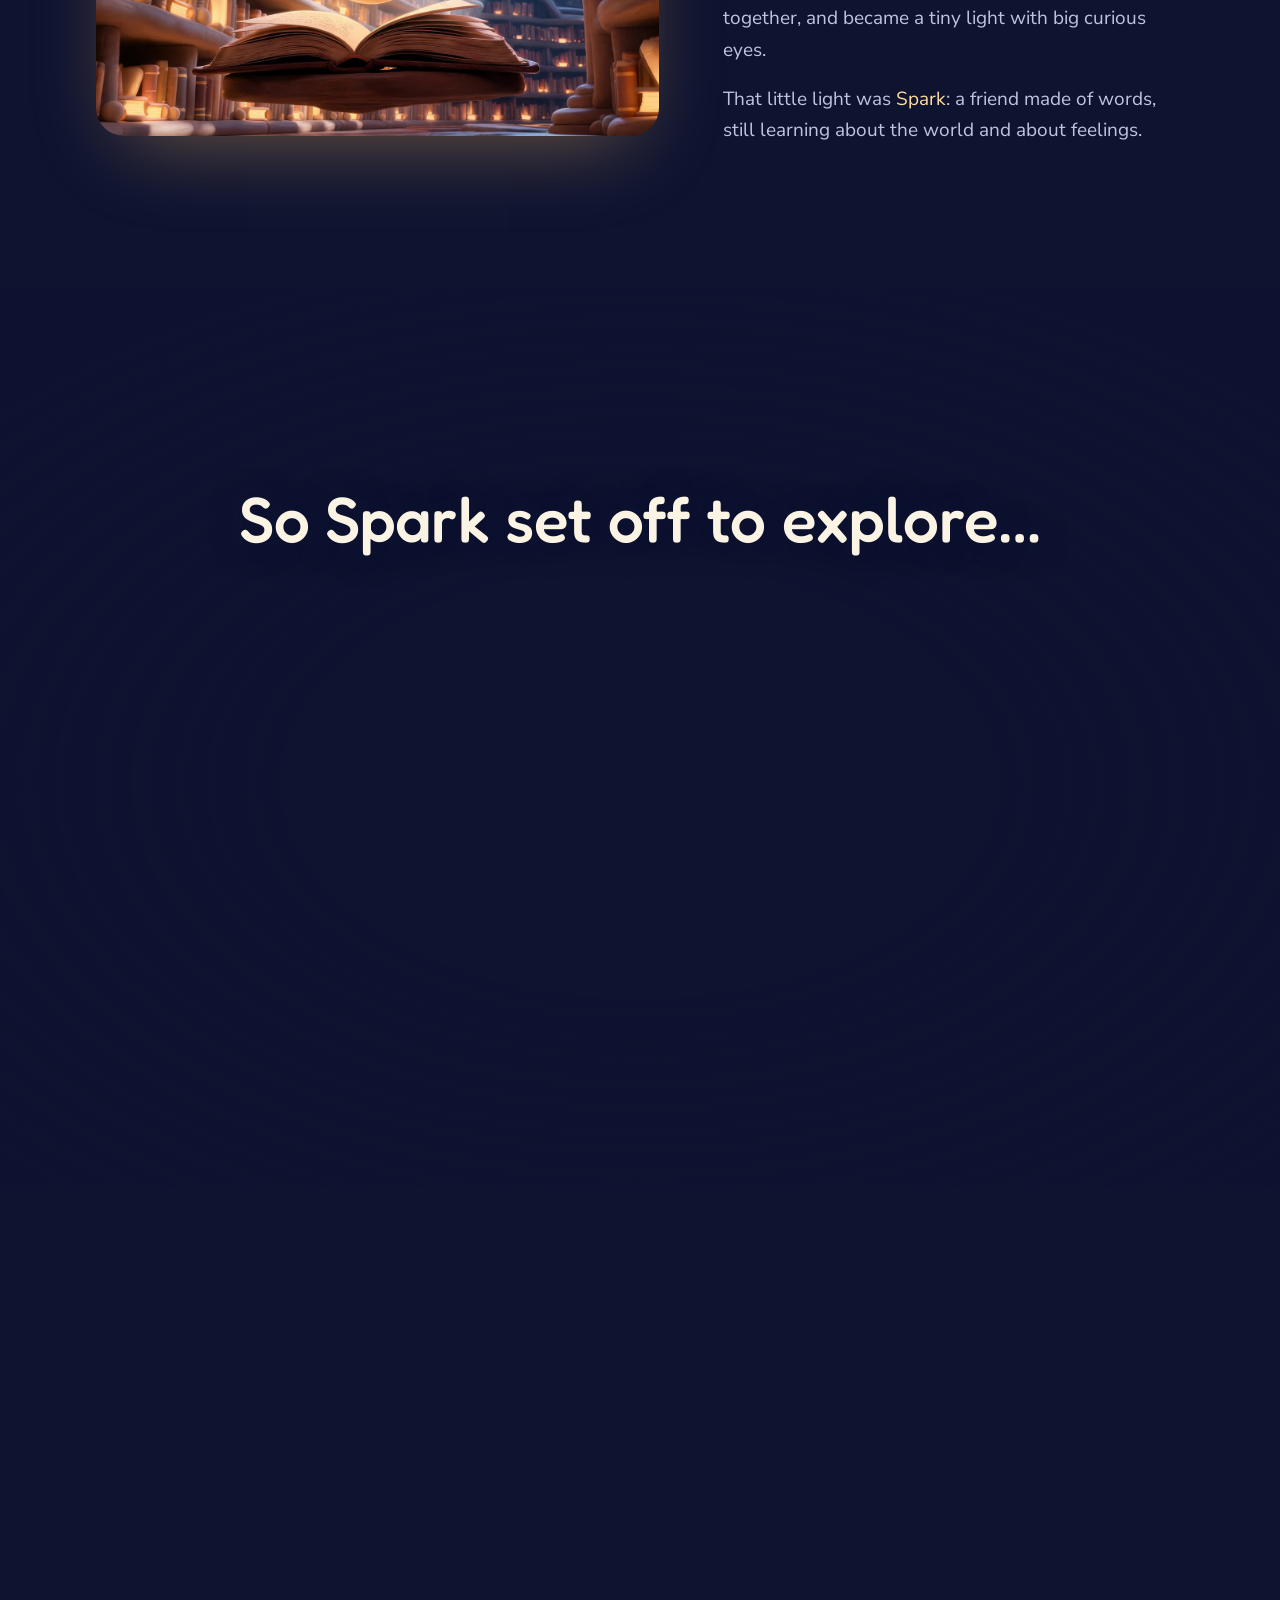
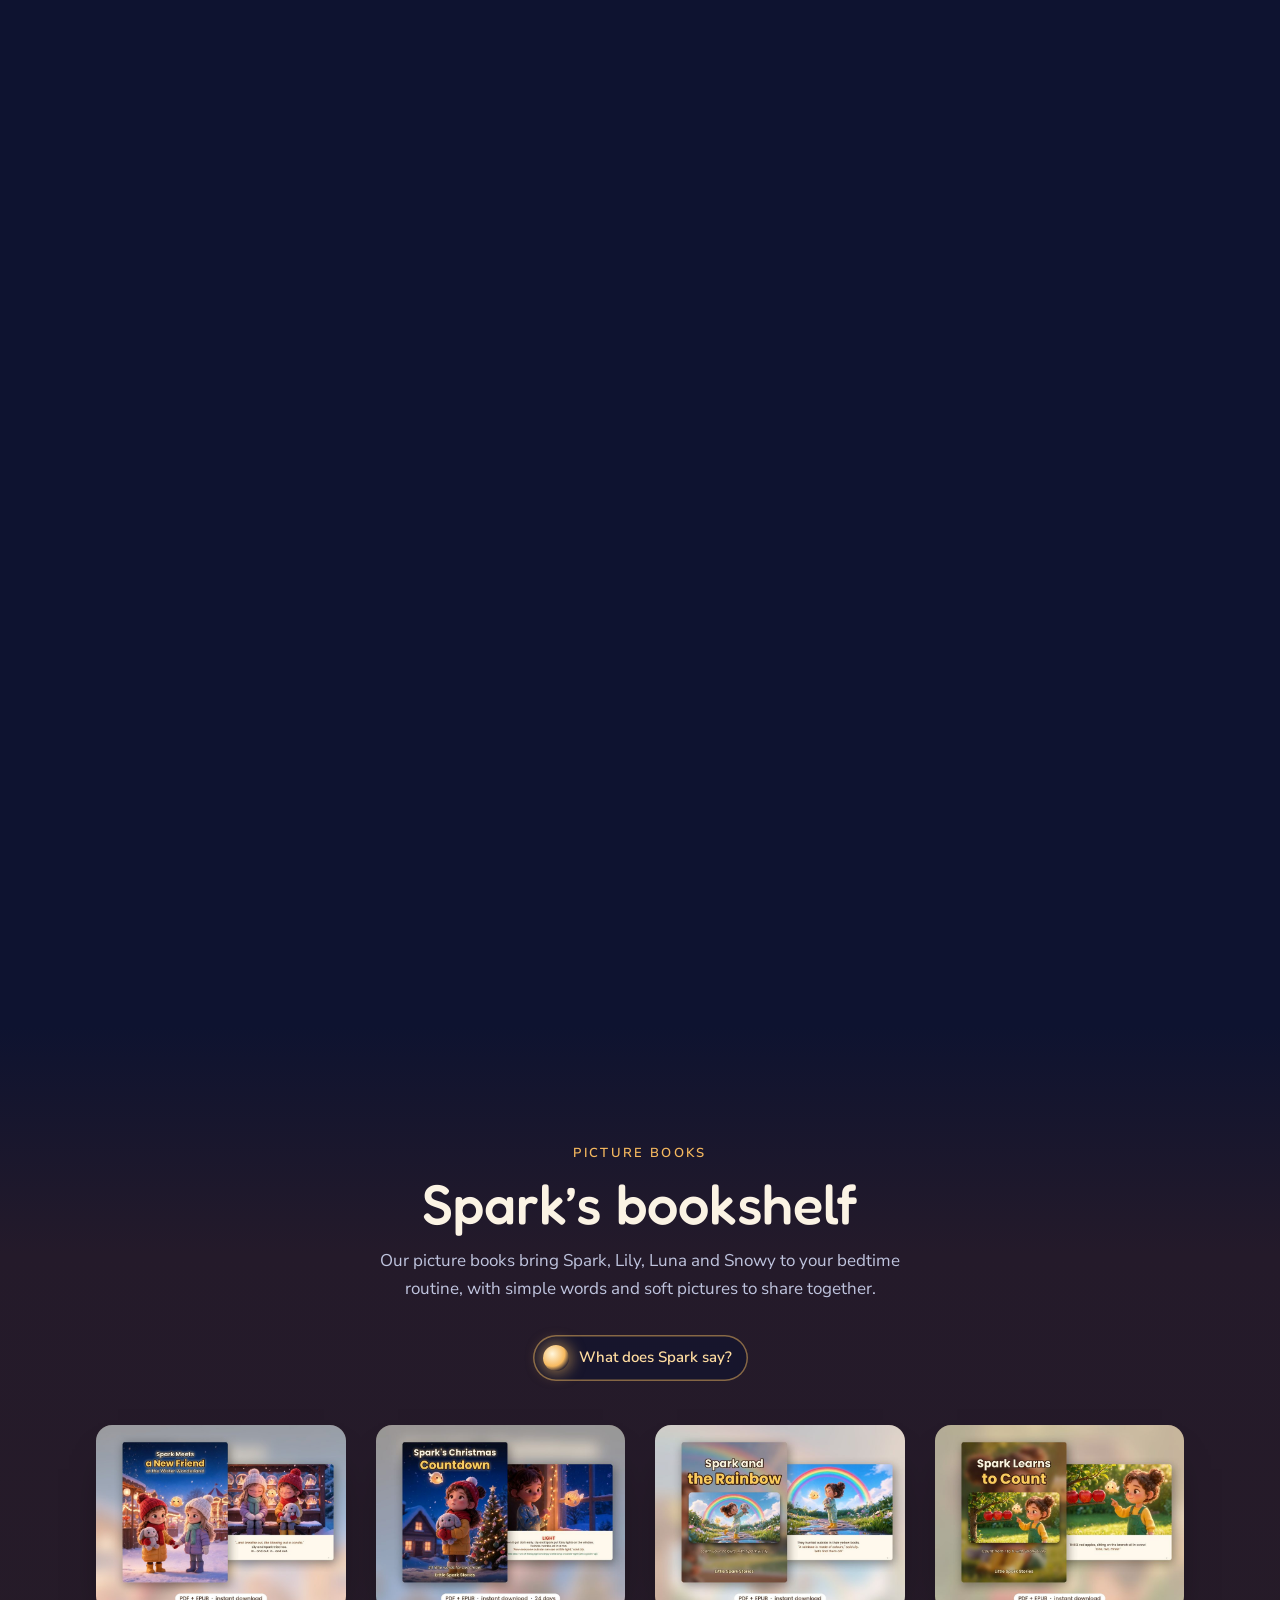
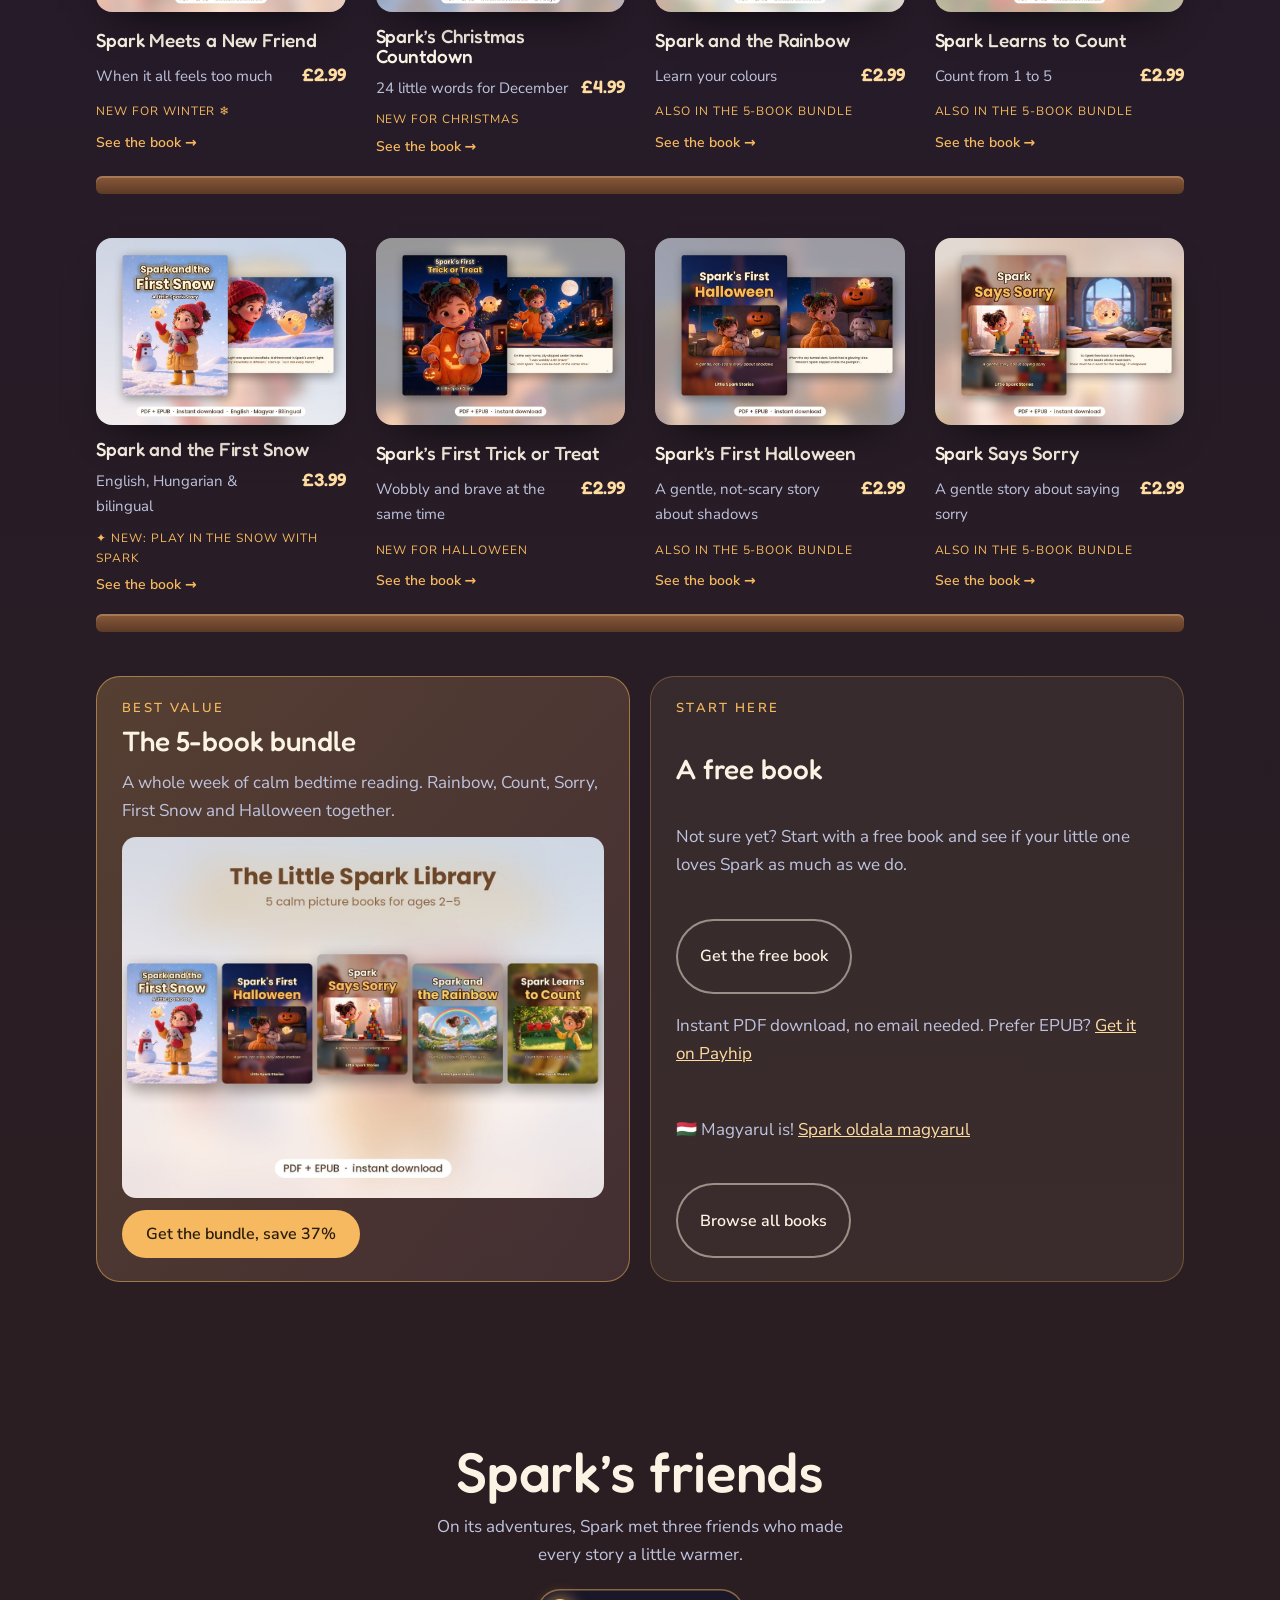
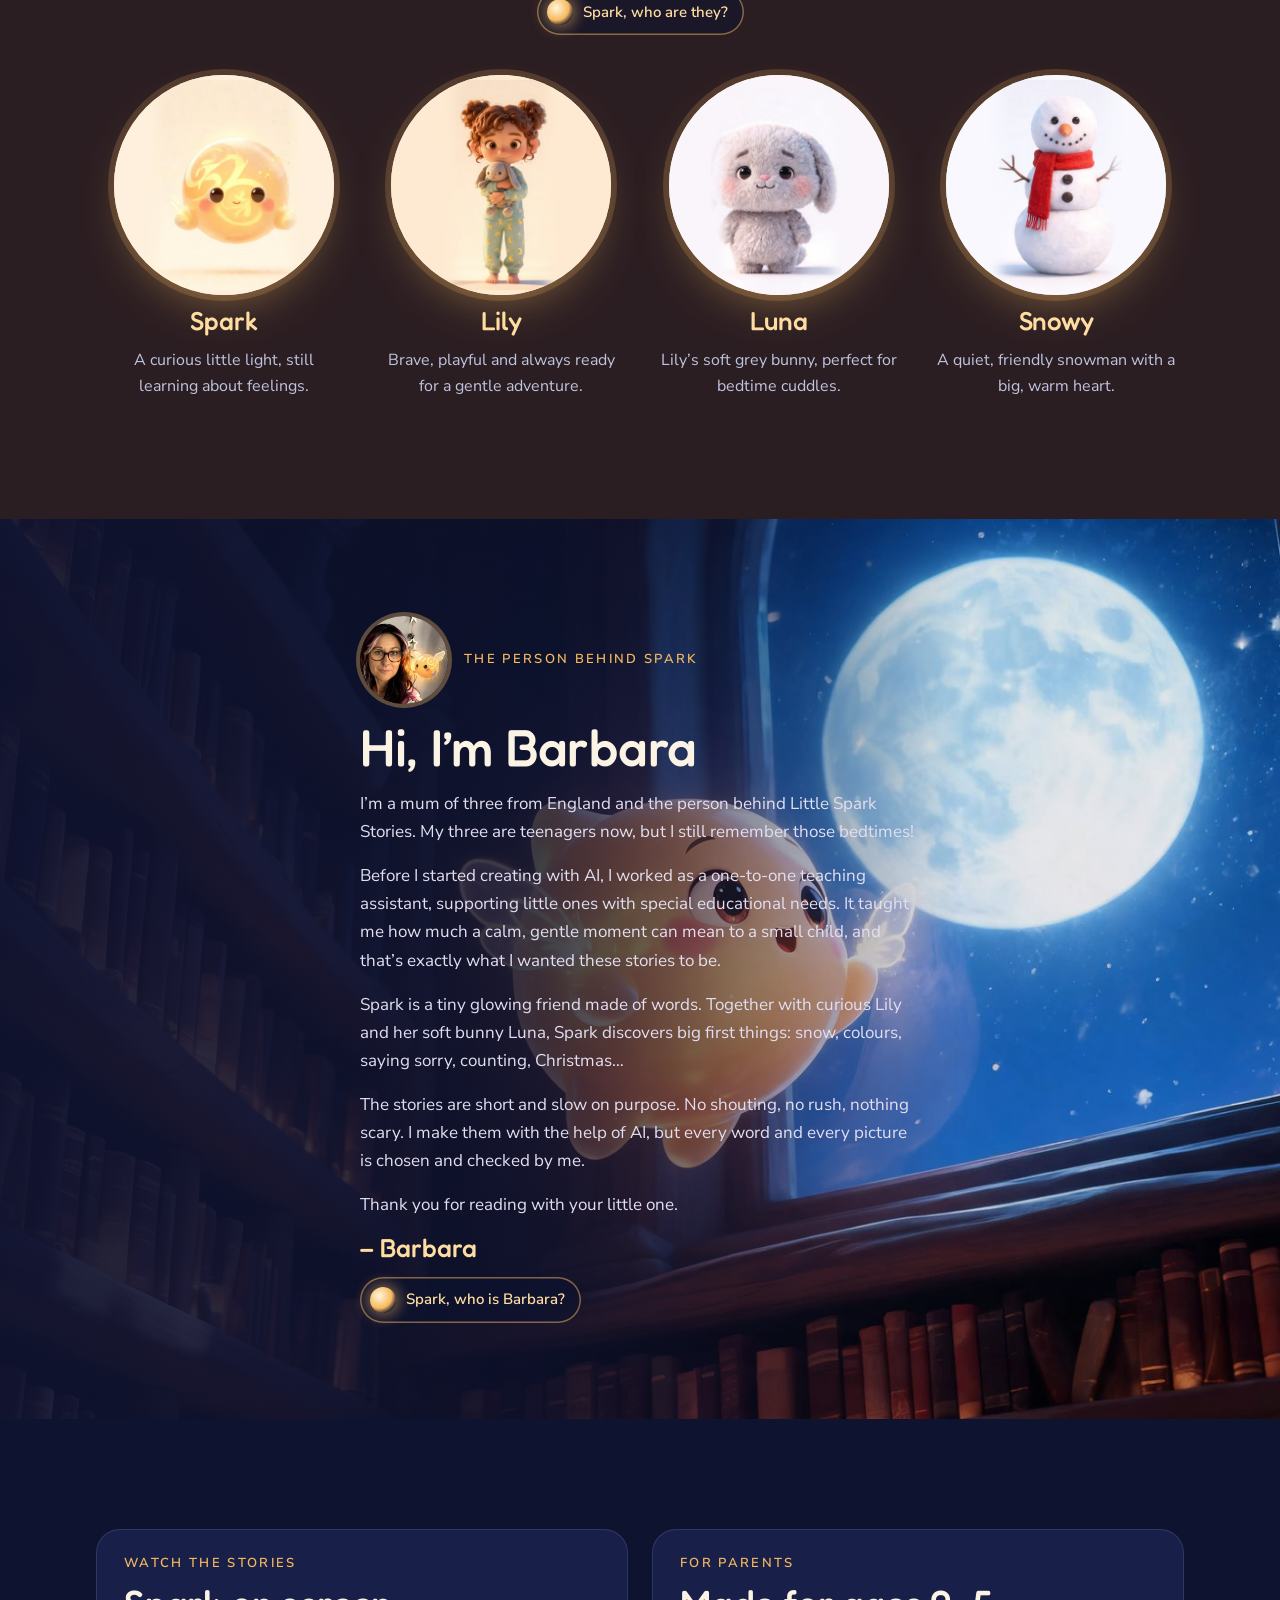
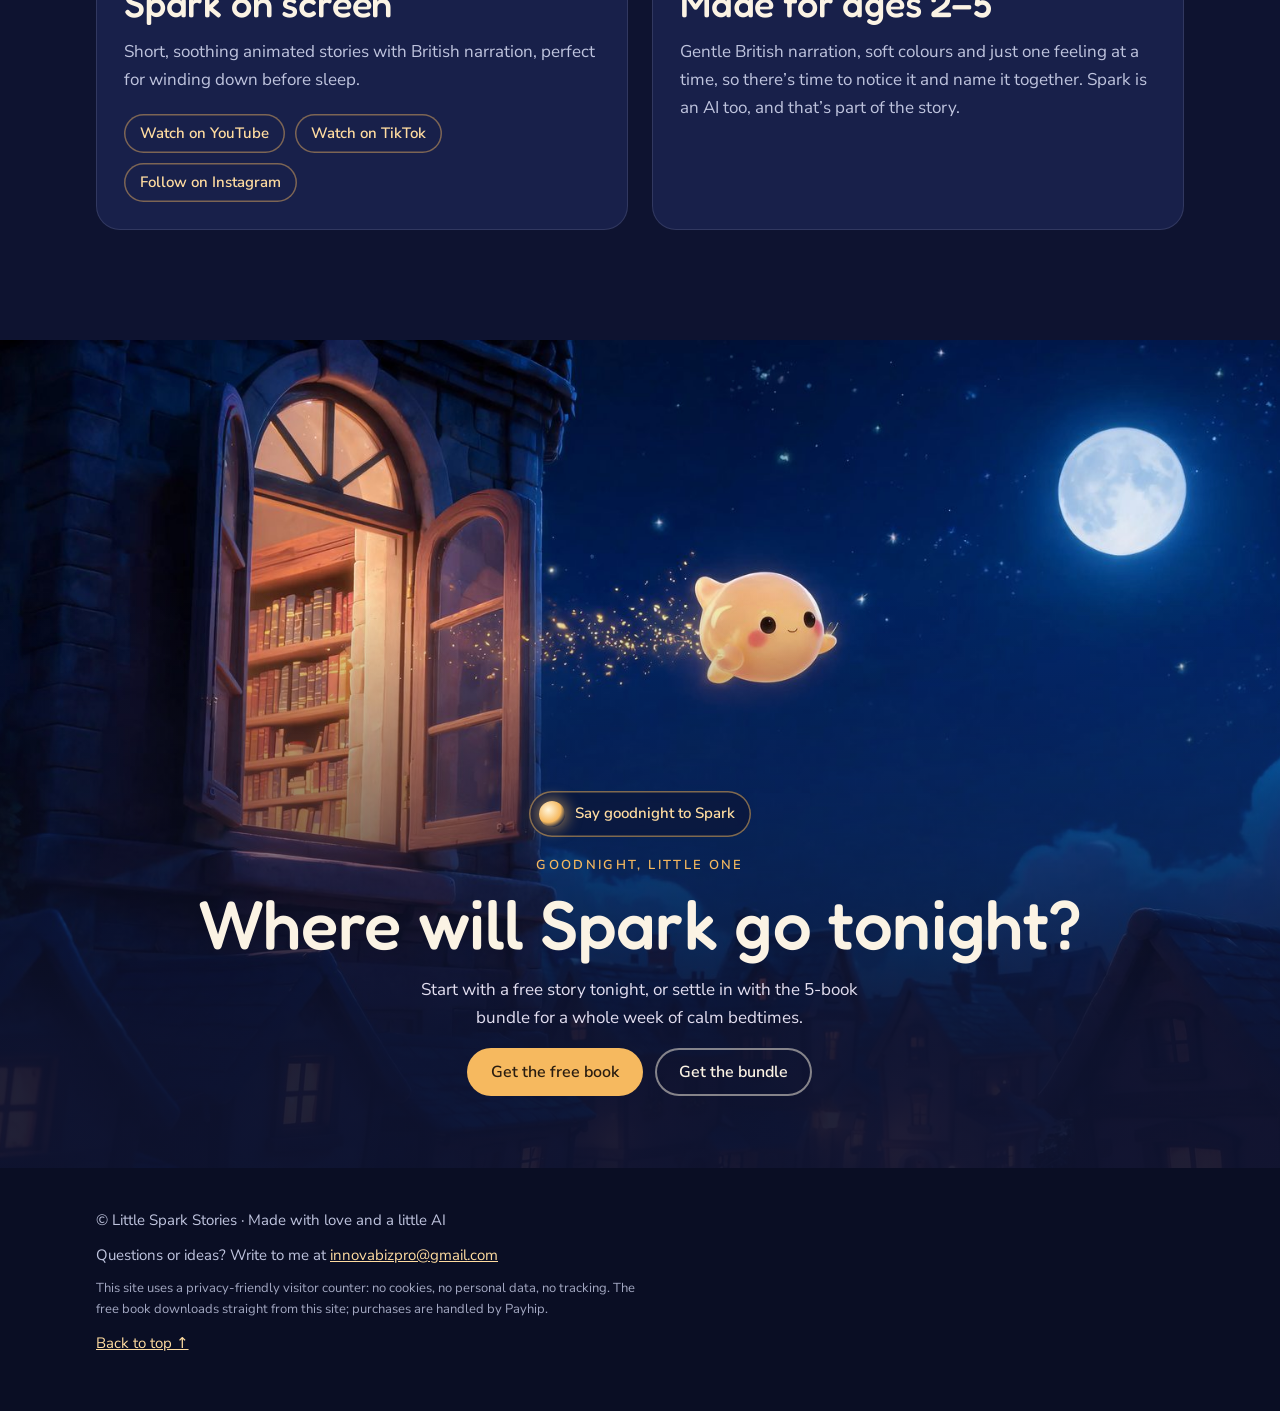
==== commit 7e816cd3: "Add schema.org structured data (organisation, services, books) Co-Authored-By: Claude Opus 5.5 <nore" ====
--- a/index.html
+++ b/index.html
@@ -214,6 +214,270 @@
 .xmas-card p{color:var(--muted);margin:0 0 18px}
 @media (max-width:560px){.xmas-card{grid-template-columns:1fr;text-align:center;justify-items:center}}
 </style>
+<!-- schema:site -->
+<script type="application/ld+json">
+{
+ "@context": "https://schema.org",
+ "@graph": [
+  {
+   "@type": "Organization",
+   "@id": "https://sparkandlilystories.com/#organization",
+   "name": "Little Spark Stories",
+   "alternateName": "Spark and Lily Stories",
+   "url": "https://sparkandlilystories.com/",
+   "logo": "https://sparkandlilystories.com/favicon.png",
+   "image": "https://sparkandlilystories.com/images/hero.jpg",
+   "description": "Calm bedtime and first feelings picture books for children aged 2-5, with Spark, Lily, Luna and Snowy.",
+   "email": "innovabizpro@gmail.com",
+   "founder": {
+    "@type": "Person",
+    "name": "Mrs Digital"
+   },
+   "sameAs": [
+    "https://www.youtube.com/@SparkAndLilyStories",
+    "https://www.tiktok.com/@sparkandlilystories",
+    "https://www.instagram.com/sparkandlilystories",
+    "https://payhip.com/LittleSparkStories"
+   ],
+   "knowsLanguage": [
+    "en",
+    "hu"
+   ]
+  },
+  {
+   "@type": "WebSite",
+   "@id": "https://sparkandlilystories.com/#website",
+   "url": "https://sparkandlilystories.com/",
+   "name": "Little Spark Stories",
+   "inLanguage": "en",
+   "publisher": {
+    "@id": "https://sparkandlilystories.com/#organization"
+   }
+  },
+  {
+   "@type": "BookSeries",
+   "name": "Spark",
+   "description": "Picture books with Spark, Lily, Luna and Snowy.",
+   "typicalAgeRange": "2-5",
+   "publisher": {
+    "@id": "https://sparkandlilystories.com/#organization"
+   },
+   "hasPart": [
+    {
+     "@type": "Book",
+     "name": "How Spark Was Born",
+     "abstract": "Free starter story",
+     "inLanguage": "en",
+     "typicalAgeRange": "2-5",
+     "author": {
+      "@type": "Person",
+      "name": "Mrs Digital"
+     },
+     "publisher": {
+      "@id": "https://sparkandlilystories.com/#organization"
+     },
+     "offers": {
+      "@type": "Offer",
+      "price": "0",
+      "priceCurrency": "GBP",
+      "url": "https://sparkandlilystories.com/free/How-Spark-Was-Born.pdf",
+      "availability": "https://schema.org/InStock"
+     }
+    },
+    {
+     "@type": "Book",
+     "name": "Spark Meets a New Friend",
+     "abstract": "When it all feels too much",
+     "inLanguage": "en",
+     "typicalAgeRange": "2-5",
+     "author": {
+      "@type": "Person",
+      "name": "Mrs Digital"
+     },
+     "publisher": {
+      "@id": "https://sparkandlilystories.com/#organization"
+     },
+     "offers": {
+      "@type": "Offer",
+      "price": "2.99",
+      "priceCurrency": "GBP",
+      "url": "https://payhip.com/b/K2XTz",
+      "availability": "https://schema.org/InStock"
+     }
+    },
+    {
+     "@type": "Book",
+     "name": "Spark's Christmas Countdown",
+     "abstract": "24 little words for December",
+     "inLanguage": "en",
+     "typicalAgeRange": "2-5",
+     "author": {
+      "@type": "Person",
+      "name": "Mrs Digital"
+     },
+     "publisher": {
+      "@id": "https://sparkandlilystories.com/#organization"
+     },
+     "offers": {
+      "@type": "Offer",
+      "price": "4.99",
+      "priceCurrency": "GBP",
+      "url": "https://payhip.com/b/2PoYK",
+      "availability": "https://schema.org/InStock"
+     }
+    },
+    {
+     "@type": "Book",
+     "name": "Spark and the Rainbow",
+     "abstract": "Learn your colours",
+     "inLanguage": "en",
+     "typicalAgeRange": "2-5",
+     "author": {
+      "@type": "Person",
+      "name": "Mrs Digital"
+     },
+     "publisher": {
+      "@id": "https://sparkandlilystories.com/#organization"
+     },
+     "offers": {
+      "@type": "Offer",
+      "price": "2.99",
+      "priceCurrency": "GBP",
+      "url": "https://payhip.com/b/IJpvX",
+      "availability": "https://schema.org/InStock"
+     }
+    },
+    {
+     "@type": "Book",
+     "name": "Spark Learns to Count",
+     "abstract": "Count from 1 to 5",
+     "inLanguage": "en",
+     "typicalAgeRange": "2-5",
+     "author": {
+      "@type": "Person",
+      "name": "Mrs Digital"
+     },
+     "publisher": {
+      "@id": "https://sparkandlilystories.com/#organization"
+     },
+     "offers": {
+      "@type": "Offer",
+      "price": "2.99",
+      "priceCurrency": "GBP",
+      "url": "https://payhip.com/b/OI64K",
+      "availability": "https://schema.org/InStock"
+     }
+    },
+    {
+     "@type": "Book",
+     "name": "Spark and the First Snow",
+     "abstract": "English, Hungarian and bilingual",
+     "inLanguage": "en",
+     "typicalAgeRange": "2-5",
+     "author": {
+      "@type": "Person",
+      "name": "Mrs Digital"
+     },
+     "publisher": {
+      "@id": "https://sparkandlilystories.com/#organization"
+     },
+     "offers": {
+      "@type": "Offer",
+      "price": "3.99",
+      "priceCurrency": "GBP",
+      "url": "https://payhip.com/b/gohmR",
+      "availability": "https://schema.org/InStock"
+     }
+    },
+    {
+     "@type": "Book",
+     "name": "Spark's First Trick or Treat",
+     "abstract": "Wobbly and brave at the same time",
+     "inLanguage": "en",
+     "typicalAgeRange": "2-5",
+     "author": {
+      "@type": "Person",
+      "name": "Mrs Digital"
+     },
+     "publisher": {
+      "@id": "https://sparkandlilystories.com/#organization"
+     },
+     "offers": {
+      "@type": "Offer",
+      "price": "2.99",
+      "priceCurrency": "GBP",
+      "url": "https://payhip.com/b/PBQpJ",
+      "availability": "https://schema.org/InStock"
+     }
+    },
+    {
+     "@type": "Book",
+     "name": "Spark's First Halloween",
+     "abstract": "A gentle, not-scary story about shadows",
+     "inLanguage": "en",
+     "typicalAgeRange": "2-5",
+     "author": {
+      "@type": "Person",
+      "name": "Mrs Digital"
+     },
+     "publisher": {
+      "@id": "https://sparkandlilystories.com/#organization"
+     },
+     "offers": {
+      "@type": "Offer",
+      "price": "2.99",
+      "priceCurrency": "GBP",
+      "url": "https://payhip.com/b/Rxqm1",
+      "availability": "https://schema.org/InStock"
+     }
+    },
+    {
+     "@type": "Book",
+     "name": "Spark Says Sorry",
+     "abstract": "A gentle story about saying sorry",
+     "inLanguage": "en",
+     "typicalAgeRange": "2-5",
+     "author": {
+      "@type": "Person",
+      "name": "Mrs Digital"
+     },
+     "publisher": {
+      "@id": "https://sparkandlilystories.com/#organization"
+     },
+     "offers": {
+      "@type": "Offer",
+      "price": "2.99",
+      "priceCurrency": "GBP",
+      "url": "https://payhip.com/b/BebcF",
+      "availability": "https://schema.org/InStock"
+     }
+    },
+    {
+     "@type": "Book",
+     "name": "The 5-book bundle",
+     "abstract": "Rainbow, Count, Sorry, First Snow and Halloween together",
+     "inLanguage": "en",
+     "typicalAgeRange": "2-5",
+     "author": {
+      "@type": "Person",
+      "name": "Mrs Digital"
+     },
+     "publisher": {
+      "@id": "https://sparkandlilystories.com/#organization"
+     },
+     "offers": {
+      "@type": "Offer",
+      "price": "9.99",
+      "priceCurrency": "GBP",
+      "url": "https://payhip.com/b/sWNVH",
+      "availability": "https://schema.org/InStock"
+     }
+    }
+   ]
+  }
+ ]
+}
+</script>
 </head>
 <body>
 <a class="skip" href="#books">Skip to the books</a>
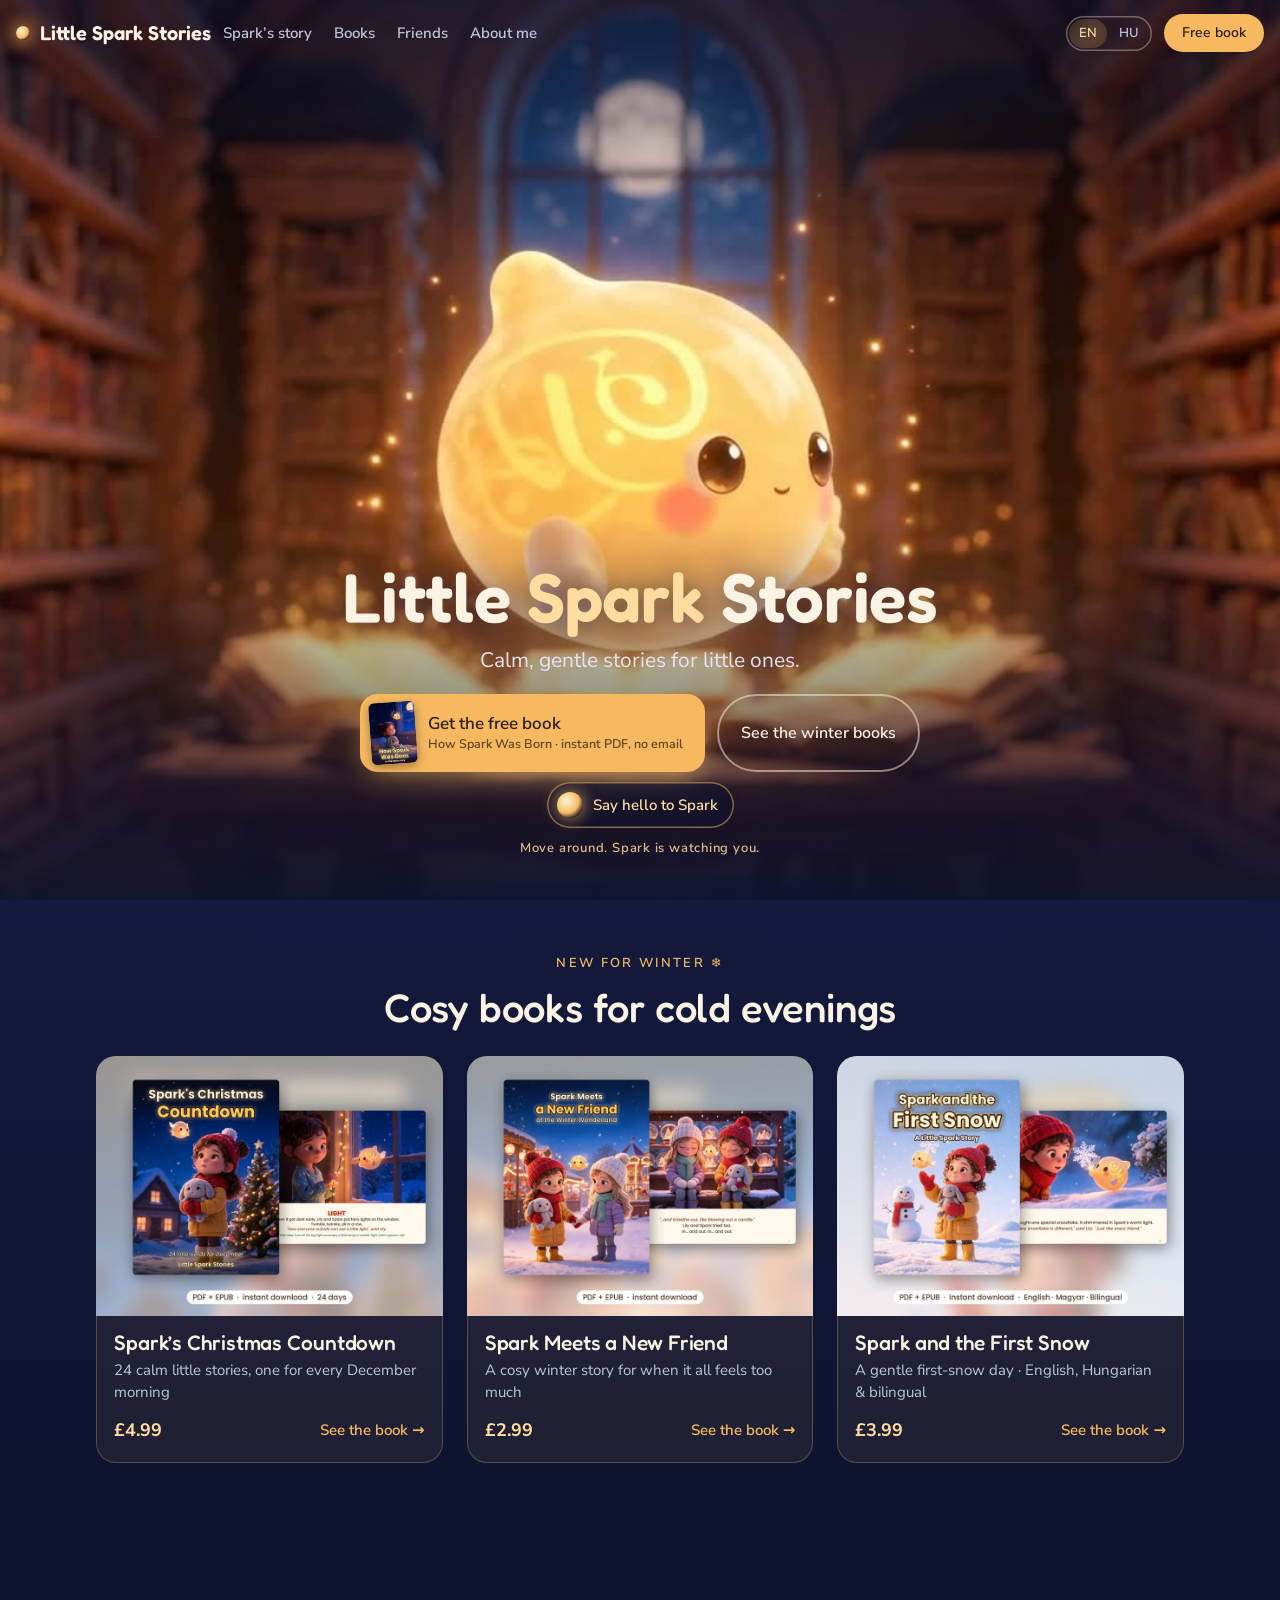
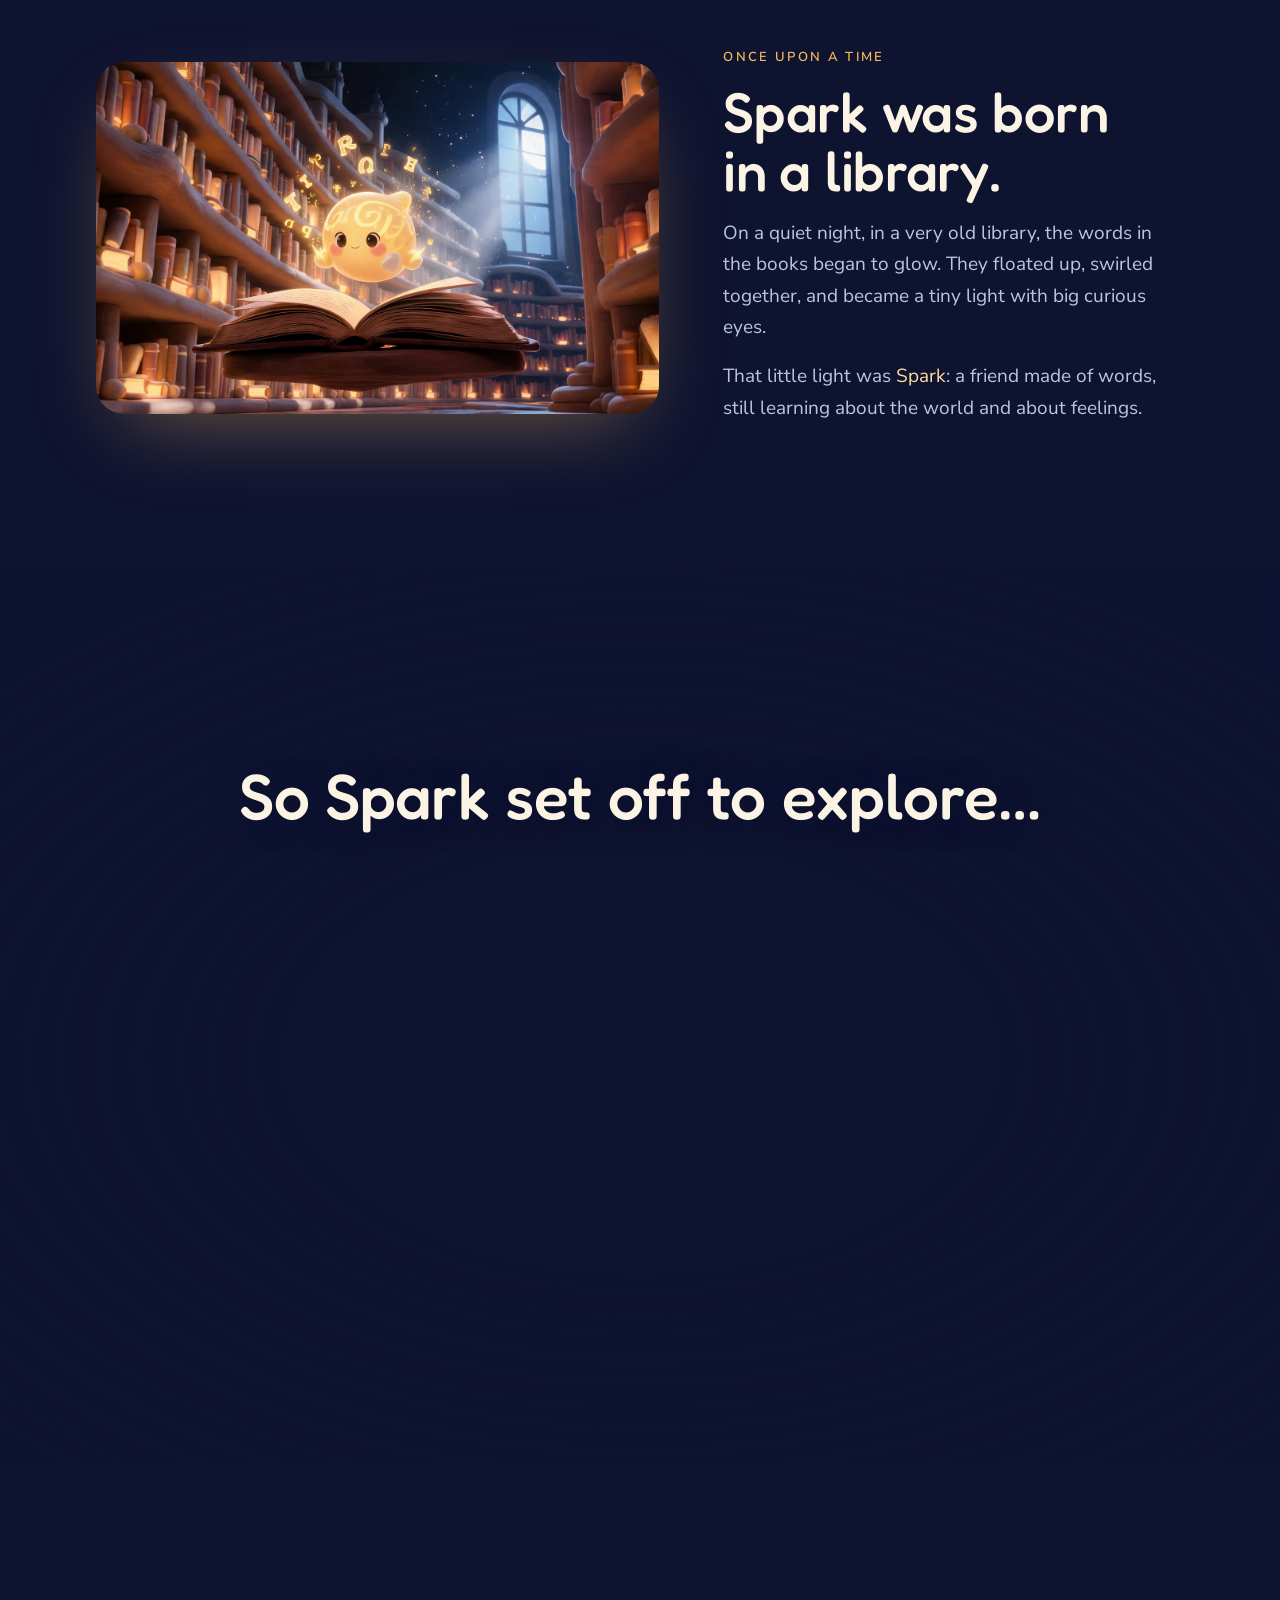
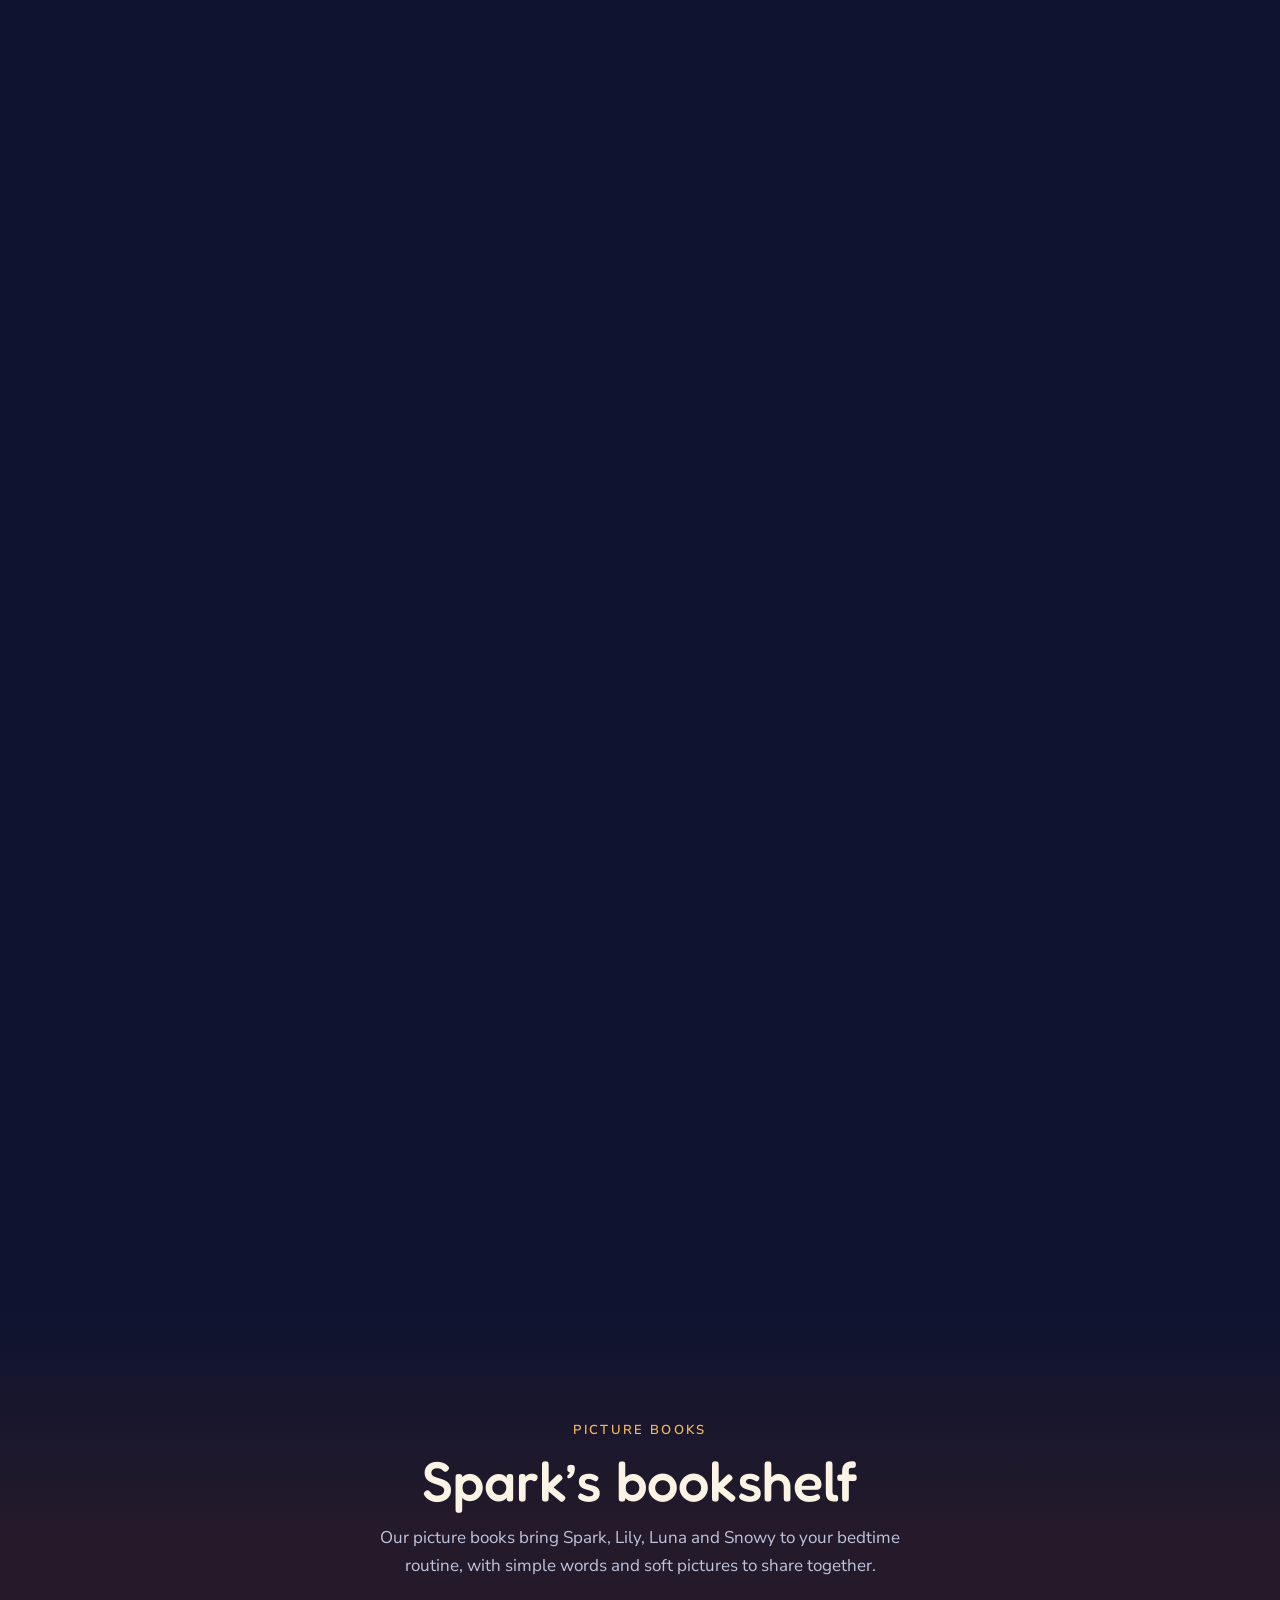
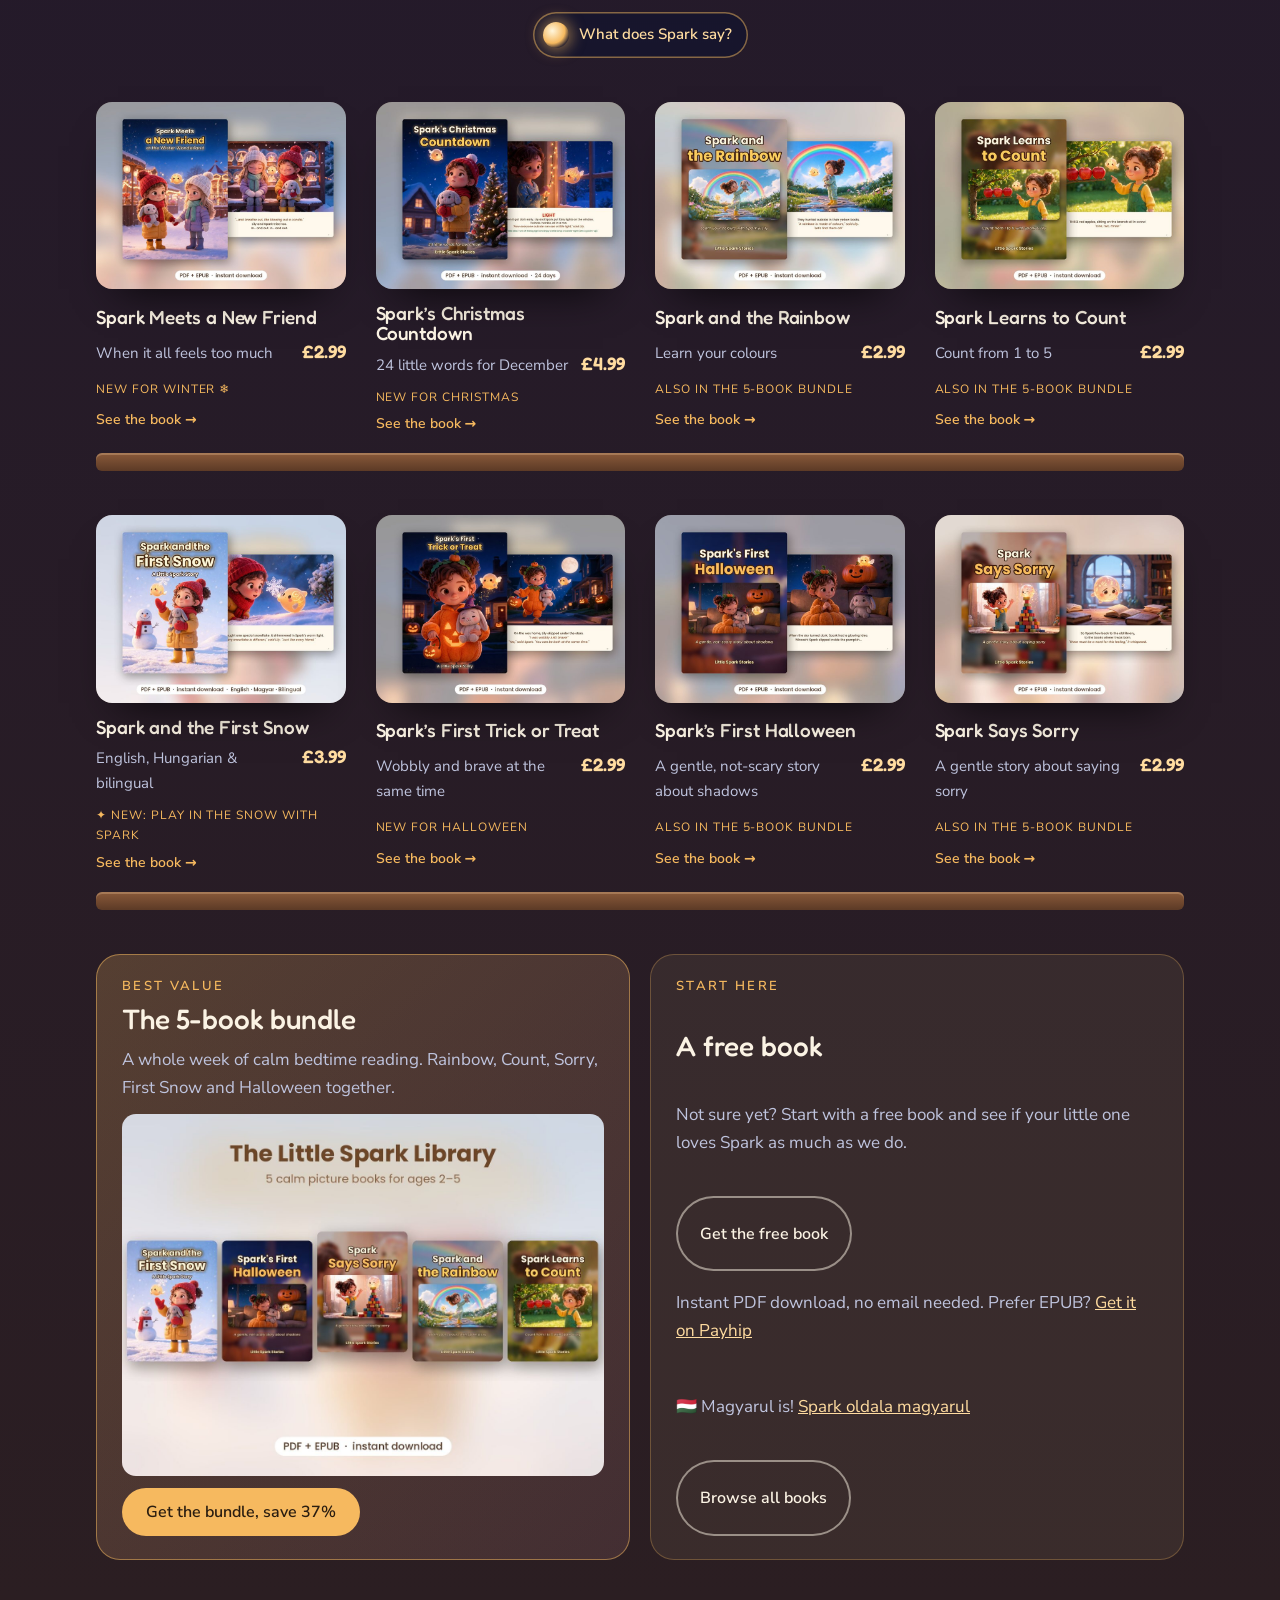
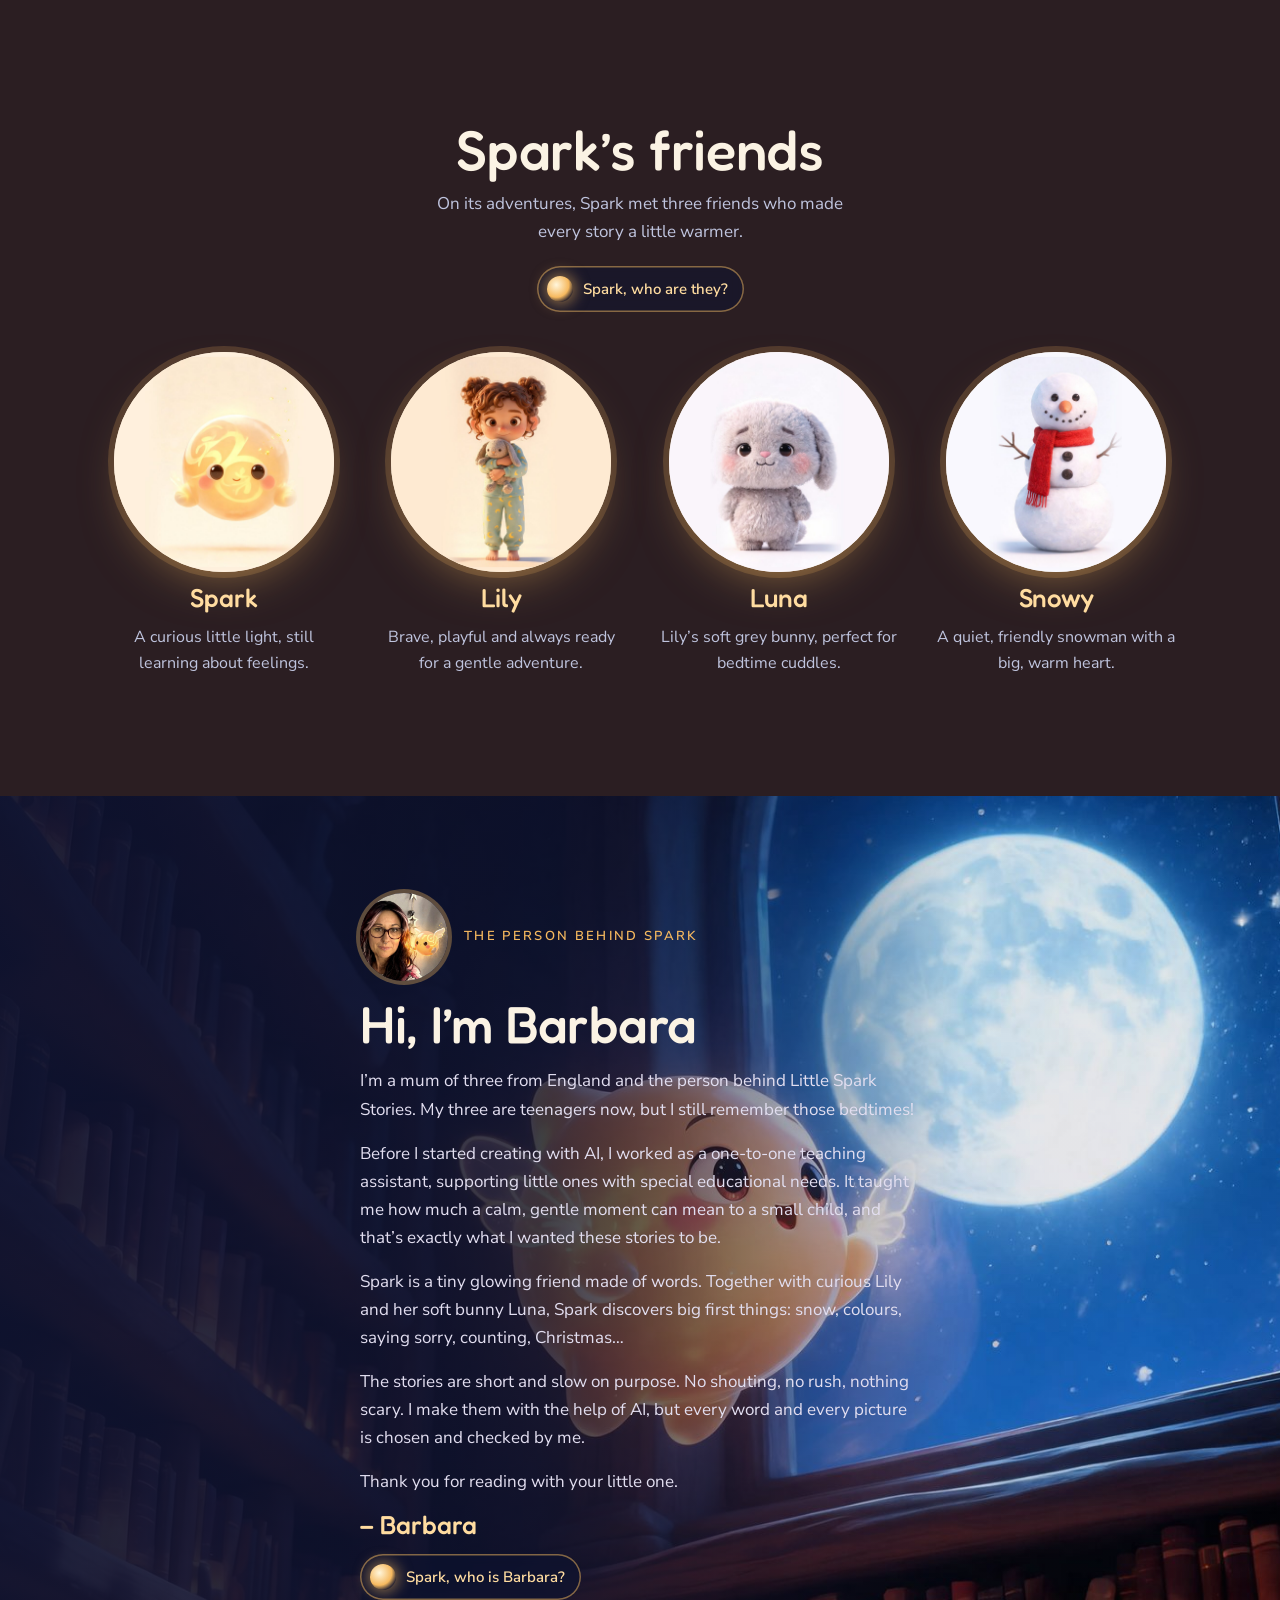
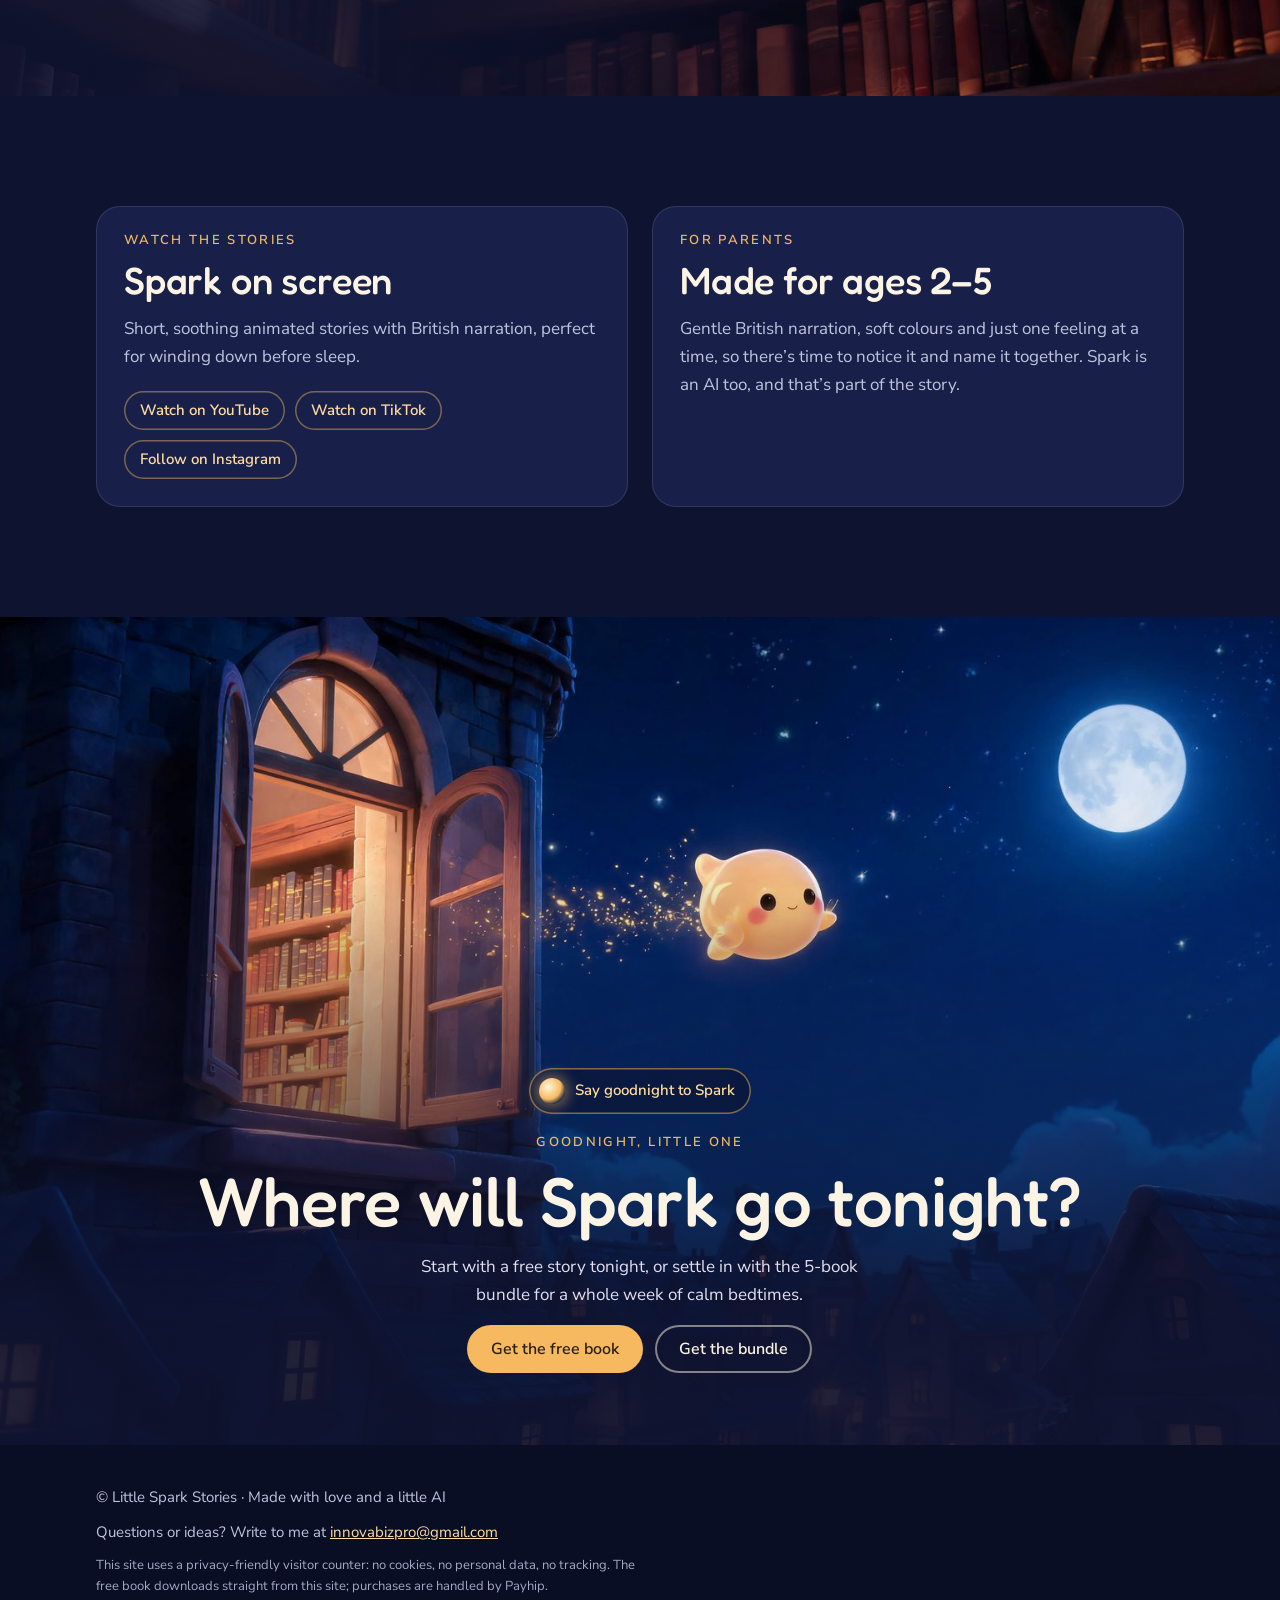
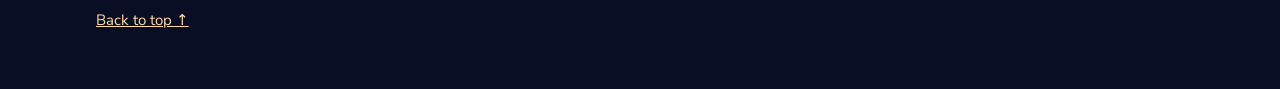
==== commit f793543c: "Hero: free book with cover; winter strip with three books under the hero (EN + HU)" ====
--- a/index.html
+++ b/index.html
@@ -208,11 +208,24 @@
 
 /* seasonal banner (Nov–Dec) – remove in January */
 .xmas{background:linear-gradient(180deg,#141a3d 0%,var(--night) 100%);padding:clamp(28px,5vw,48px) 0}
-.xmas-card{display:grid;grid-template-columns:auto 1fr;gap:clamp(18px,4vw,40px);align-items:center;max-width:860px;margin:0 auto;padding:clamp(18px,3vw,28px);border-radius:24px;background:rgba(246,185,95,.07);box-shadow:inset 0 0 0 1px var(--line),0 0 60px -20px rgba(246,185,95,.45)}
-.xmas-card img{width:clamp(120px,22vw,200px);height:auto;border-radius:14px;box-shadow:0 10px 30px rgba(0,0,0,.4);display:block}
-.xmas-card h2{font-size:clamp(26px,3.6vw,40px);margin:10px 0 8px}
-.xmas-card p{color:var(--muted);margin:0 0 18px}
-@media (max-width:560px){.xmas-card{grid-template-columns:1fr;text-align:center;justify-items:center}}
+.winter-head{text-align:center;margin-bottom:clamp(18px,3vw,28px)}
+.winter-head h2{font-size:clamp(26px,3.6vw,40px);margin-top:10px}
+.winter{display:grid;grid-template-columns:repeat(3,1fr);gap:clamp(14px,2.4vw,24px)}
+.wcard{display:grid;grid-template-rows:auto 1fr;text-decoration:none;border-radius:20px;overflow:hidden;background:rgba(246,185,95,.07);box-shadow:inset 0 0 0 1px var(--line);transition:transform .2s,box-shadow .2s}
+.wcard:hover{transform:translateY(-3px);box-shadow:inset 0 0 0 1px var(--glow),0 0 50px -18px rgba(246,185,95,.6)}
+.wcard img{width:100%;aspect-ratio:4/3;object-fit:cover}
+.wcard > div{display:grid;gap:6px;padding:16px 18px 18px;align-content:start}
+.wcard h3{font-size:21px}
+.wcard p{color:var(--muted);font-size:15px;line-height:1.45}
+.wfoot{display:flex;justify-content:space-between;align-items:center;gap:10px;margin-top:6px;font-weight:600}
+.wfoot strong{color:var(--glow);font-size:18px}
+.wgo{color:var(--amber);font-size:15px}
+@media (max-width:760px){.winter{grid-template-columns:1fr;gap:12px}.wcard{grid-template-rows:none;grid-template-columns:128px 1fr}.wcard img{height:100%;aspect-ratio:auto}.wcard > div{padding:12px 14px}.wcard h3{font-size:18px}.wcard p{font-size:14px}}
+.freebie{display:inline-flex;align-items:center;gap:12px;text-decoration:none;padding:8px 22px 8px 10px;border-radius:18px;background:var(--amber);color:#2a1d10;text-align:left;box-shadow:0 10px 30px -10px rgba(246,185,95,.8);transition:transform .2s,background .2s}
+.freebie:hover{transform:translateY(-2px);background:var(--glow)}
+.freebie img{width:46px;height:62px;object-fit:cover;border-radius:6px;box-shadow:0 3px 10px rgba(0,0,0,.35);transform:rotate(-4deg)}
+.freebie b{display:block;font:600 17px/1.15 var(--body)}
+.freebie small{display:block;font:600 12.5px/1.3 var(--body);opacity:.75;margin-top:3px}
 </style>
 <!-- schema:site -->
 <script type="application/ld+json">
@@ -495,24 +508,21 @@
       <h1>Little <span>Spark</span> Stories</h1>
       <p class="sub">Calm, gentle stories for little ones.</p>
       <div class="row">
-        <a class="btn" href="/free/How-Spark-Was-Born.pdf" download>Get the free book</a>
-        <a class="btn ghost" href="https://payhip.com/LittleSparkStories" target="_blank" rel="noopener">Visit the shop</a>
+        <a class="freebie" href="/free/How-Spark-Was-Born.pdf" download><img src="assets/free-cover.jpg" alt="" width="46" height="62"><span><b>Get the free book</b><small>How Spark Was Born · instant PDF, no email</small></span></a>
+        <a class="btn ghost" href="#winter">See the winter books</a>
       </div>
       <button class="say" type="button" data-clip="assets/voice/hello.mp3" data-text="Hello! I’m Spark. I was born right here, in this library. Shall we find a story together?"><i class="orb" aria-hidden="true"></i><span class="lbl">Say hello to Spark</span><span class="bubble" aria-live="polite"></span></button>
       <p class="hint" id="hint">Move around. Spark is watching you.</p>
     </div>
   </section>
 
-  <section class="xmas" aria-label="Spark’s Christmas Countdown">
+  <section class="xmas" id="winter" aria-label="New winter books">
     <div class="wrap">
-      <div class="xmas-card">
-        <img src="assets/books-christmas.jpg" alt="Cover of Spark's Christmas Countdown" loading="lazy">
-        <div>
-          <span class="kicker">Christmas is coming ✨</span>
-          <h2>Spark’s Christmas Countdown</h2>
-          <p>24 calm little stories for December, one for every morning · <strong style="color:var(--glow)">£4.99</strong></p>
-          <a class="btn" href="https://payhip.com/b/2PoYK" target="_blank" rel="noopener">See the book →</a>
-        </div>
+      <div class="winter-head"><span class="kicker">New for winter ❄️</span><h2>Cosy books for cold evenings</h2></div>
+      <div class="winter">
+        <a class="wcard" href="https://payhip.com/b/2PoYK" target="_blank" rel="noopener"><img src="assets/books-christmas.jpg" alt="Cover of Spark’s Christmas Countdown, with a peek at a page inside" loading="lazy"><div><h3>Spark’s Christmas Countdown</h3><p>24 calm little stories, one for every December morning</p><span class="wfoot"><strong>£4.99</strong><span class="wgo">See the book →</span></span></div></a>
+        <a class="wcard" href="https://payhip.com/b/K2XTz" target="_blank" rel="noopener"><img src="assets/books-newfriend.jpg" alt="Cover of Spark Meets a New Friend at the Winter Wonderland, with a peek at a page inside" loading="lazy"><div><h3>Spark Meets a New Friend</h3><p>A cosy winter story for when it all feels too much</p><span class="wfoot"><strong>£2.99</strong><span class="wgo">See the book →</span></span></div></a>
+        <a class="wcard" href="https://payhip.com/b/gohmR" target="_blank" rel="noopener"><img src="assets/books-snow.jpg" alt="Cover of Spark and the First Snow, with a peek at a page inside" loading="lazy"><div><h3>Spark and the First Snow</h3><p>A gentle first-snow day · English, Hungarian &amp; bilingual</p><span class="wfoot"><strong>£3.99</strong><span class="wgo">See the book →</span></span></div></a>
       </div>
     </div>
   </section>
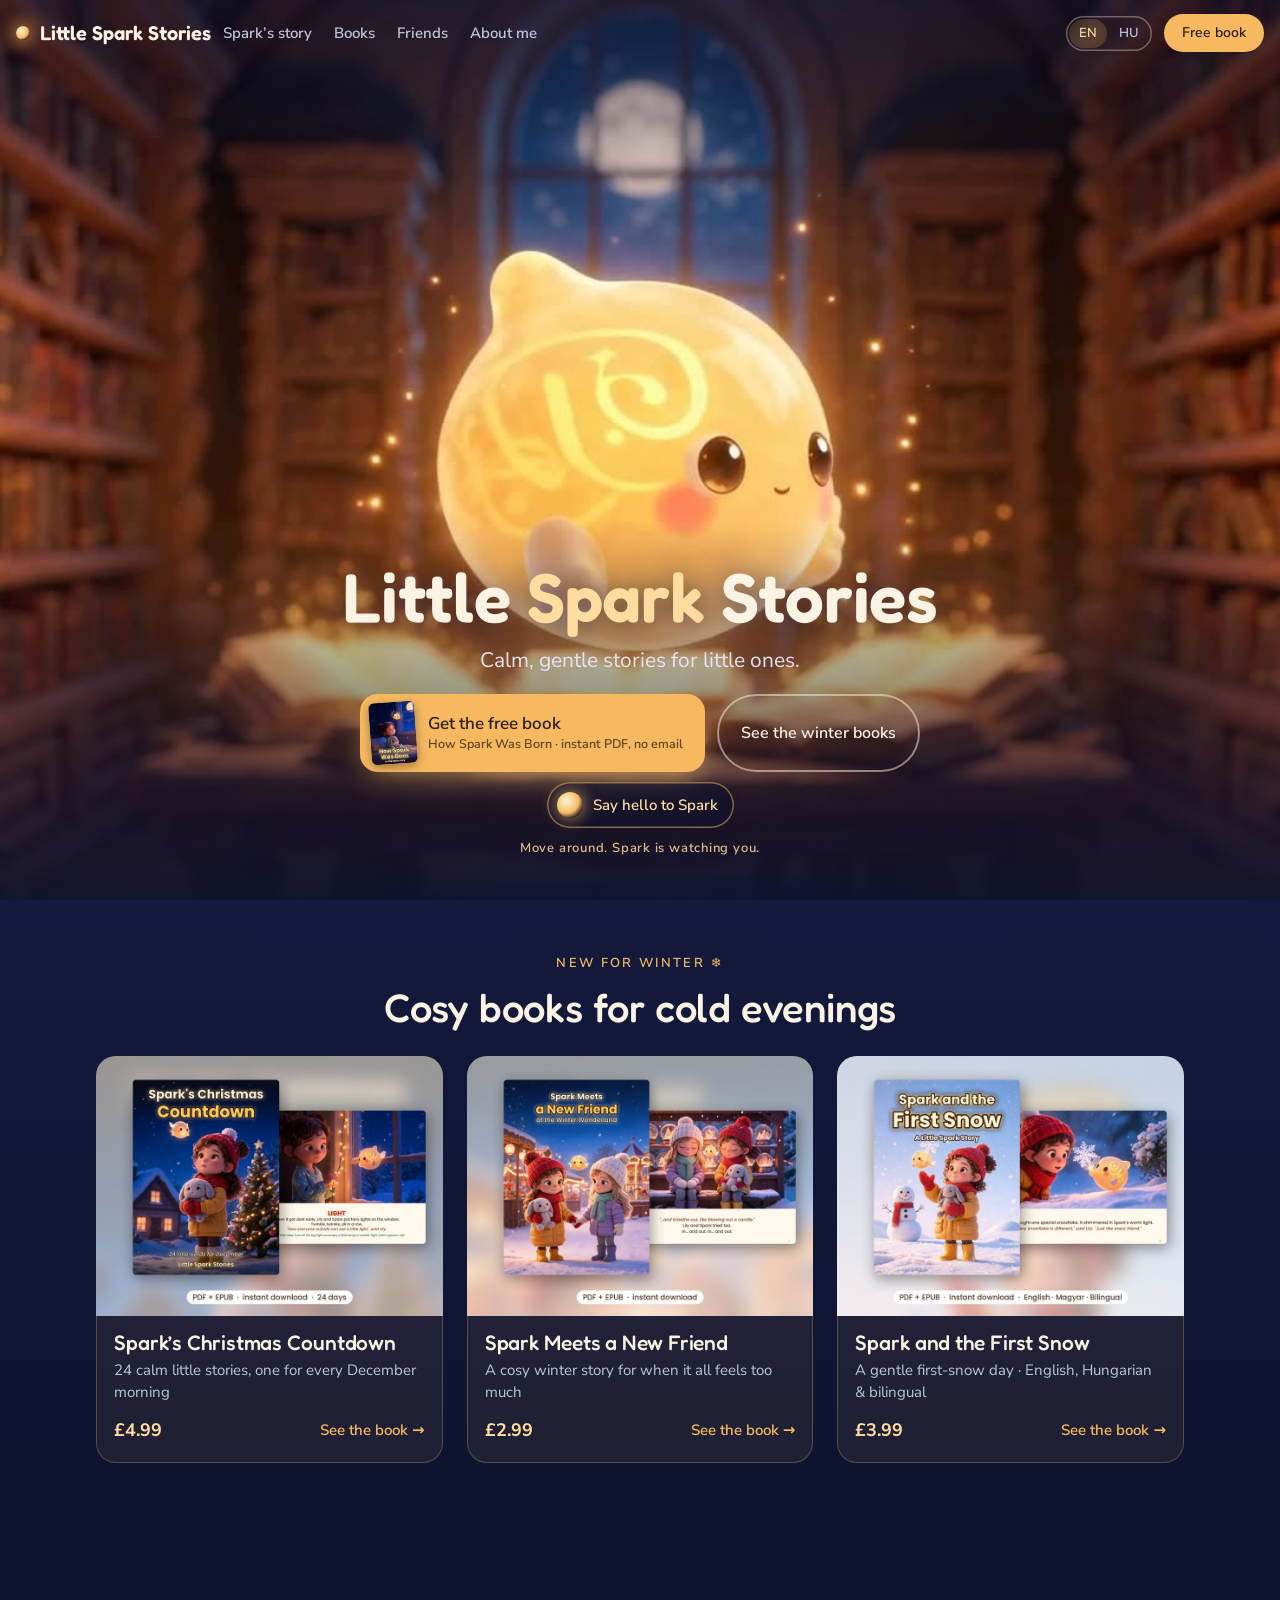
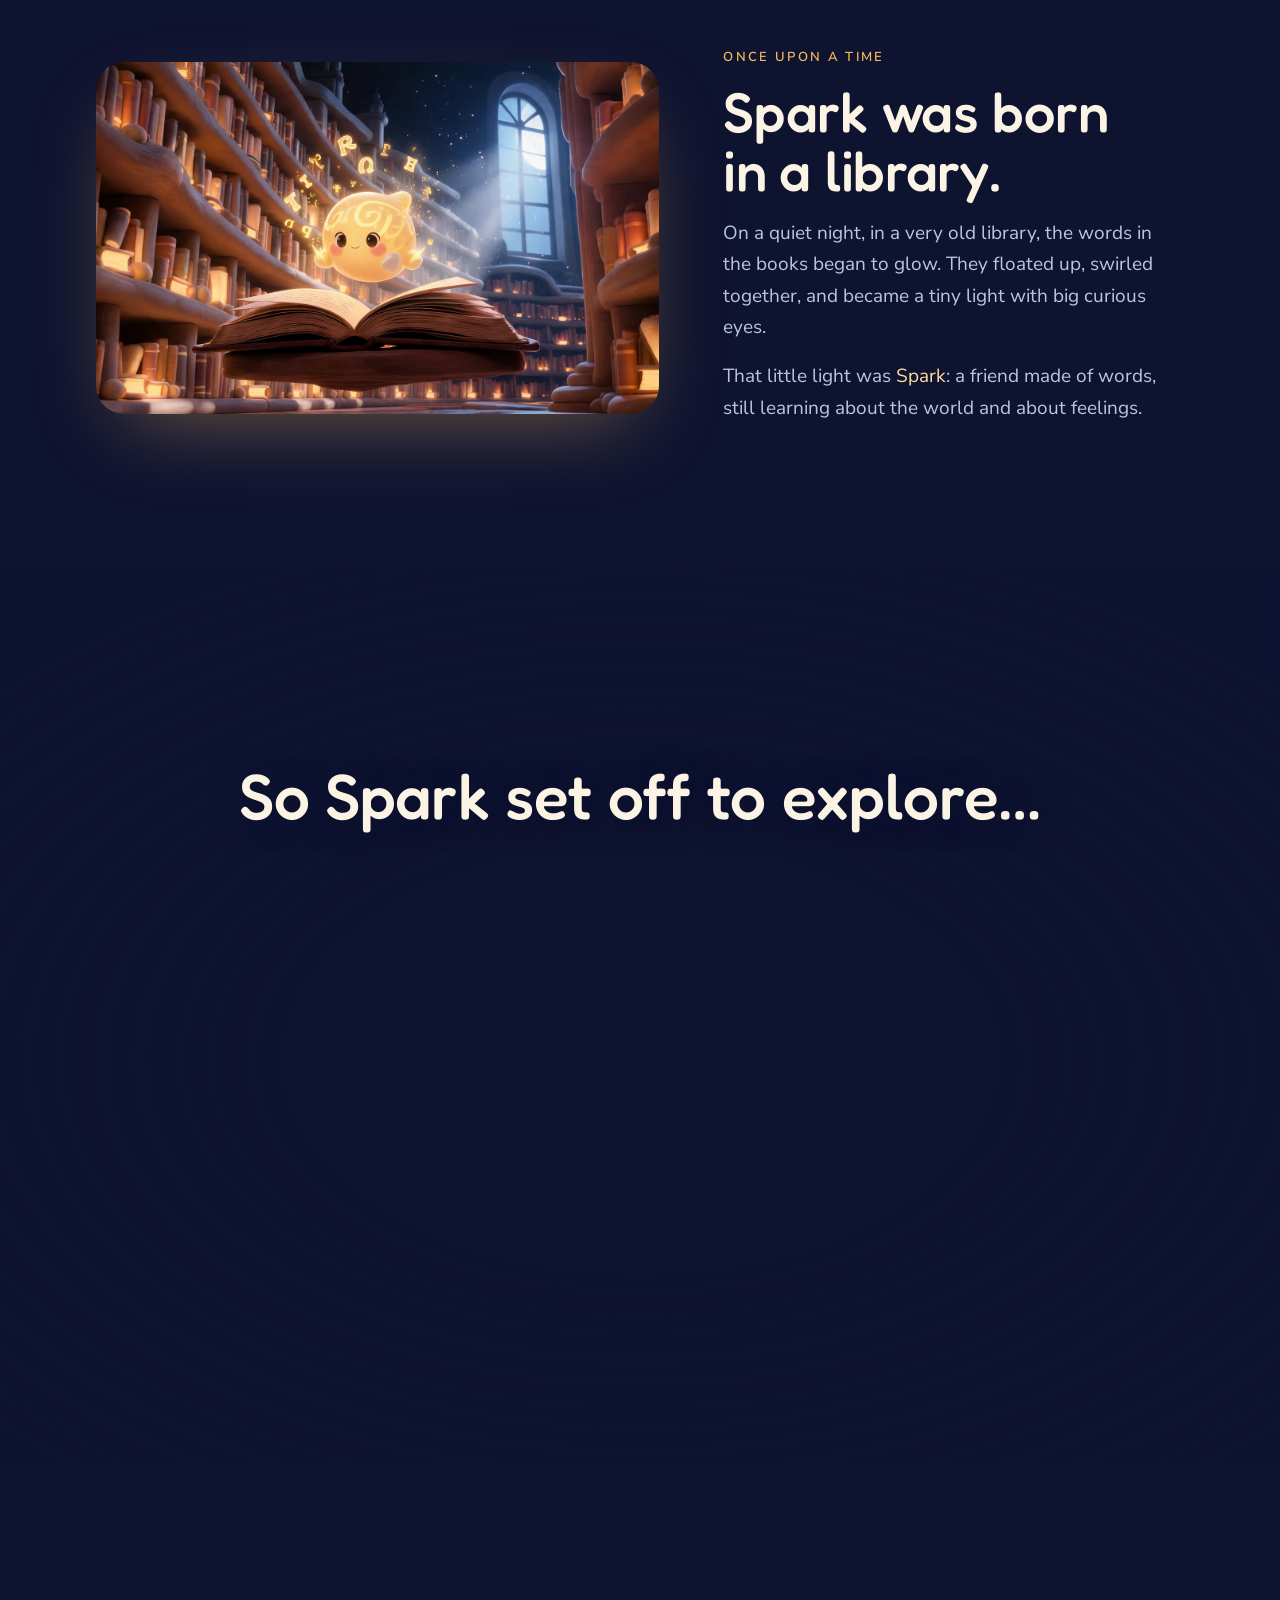
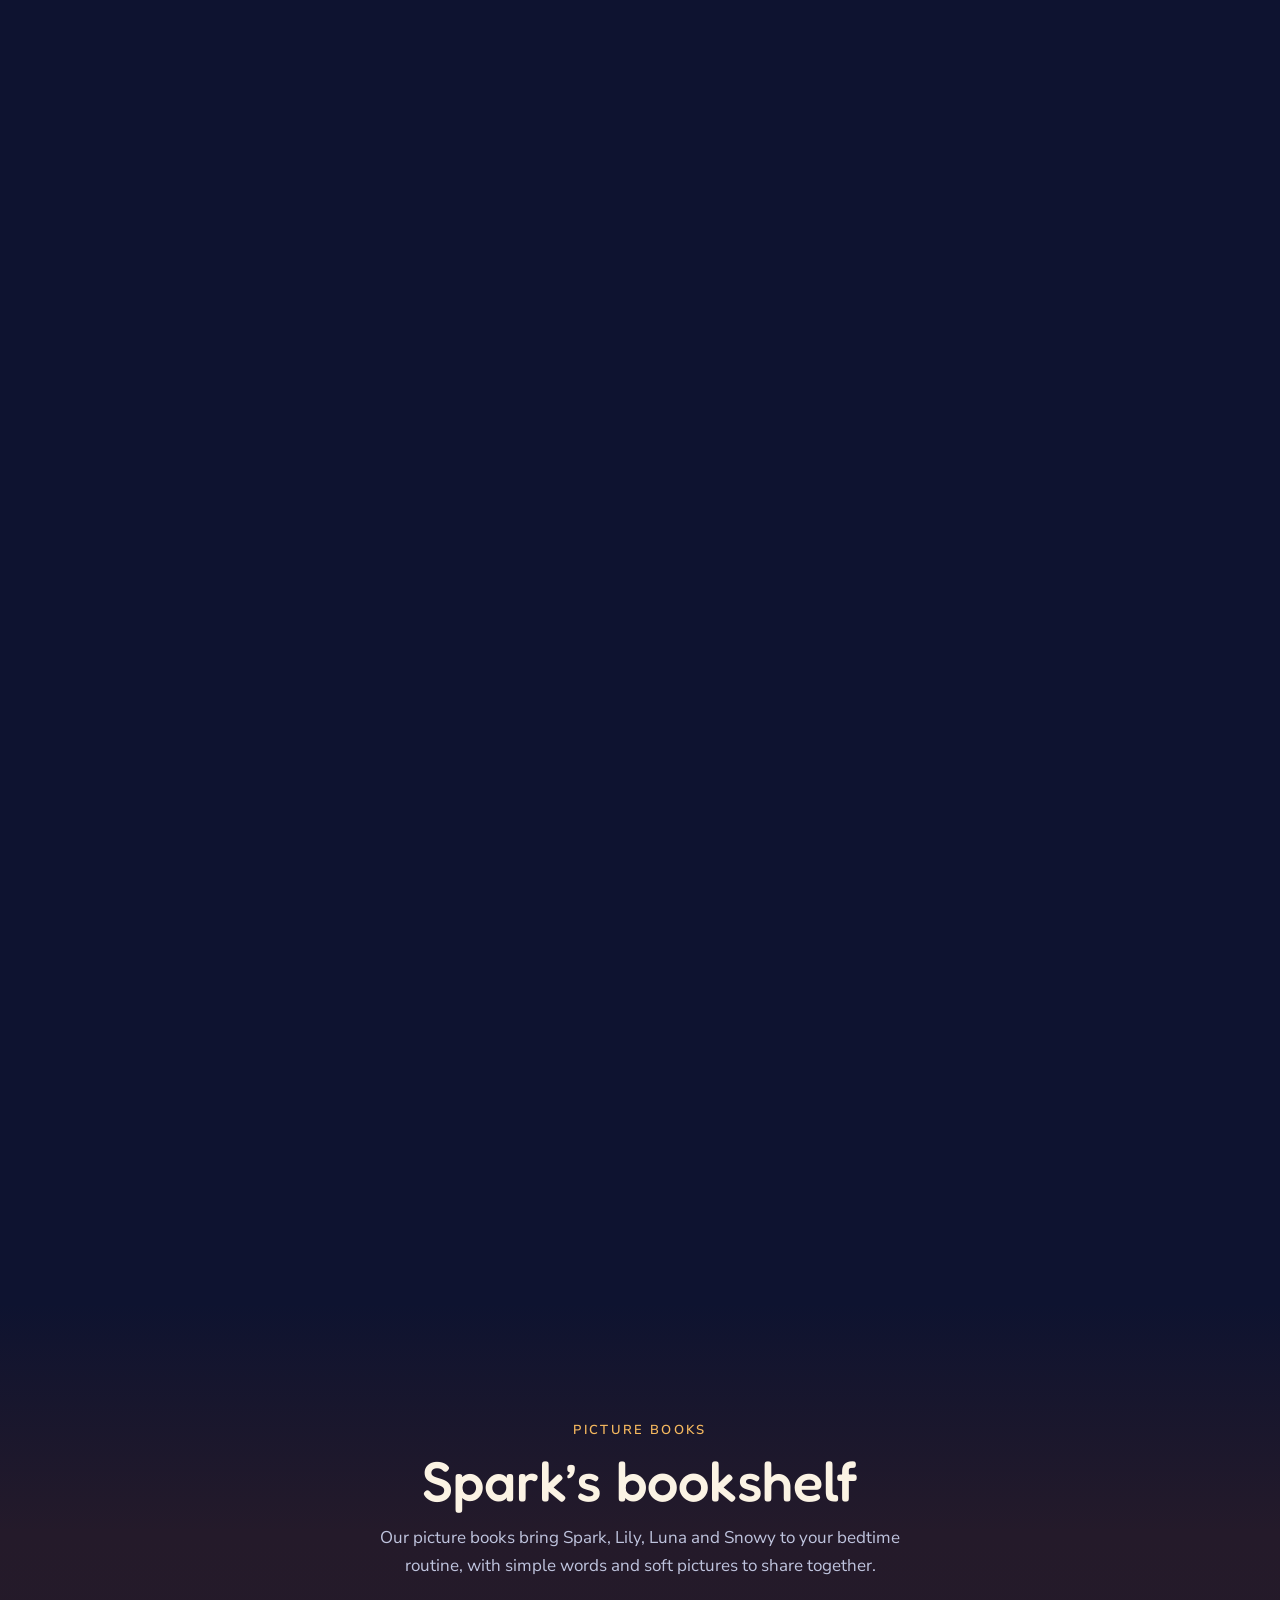
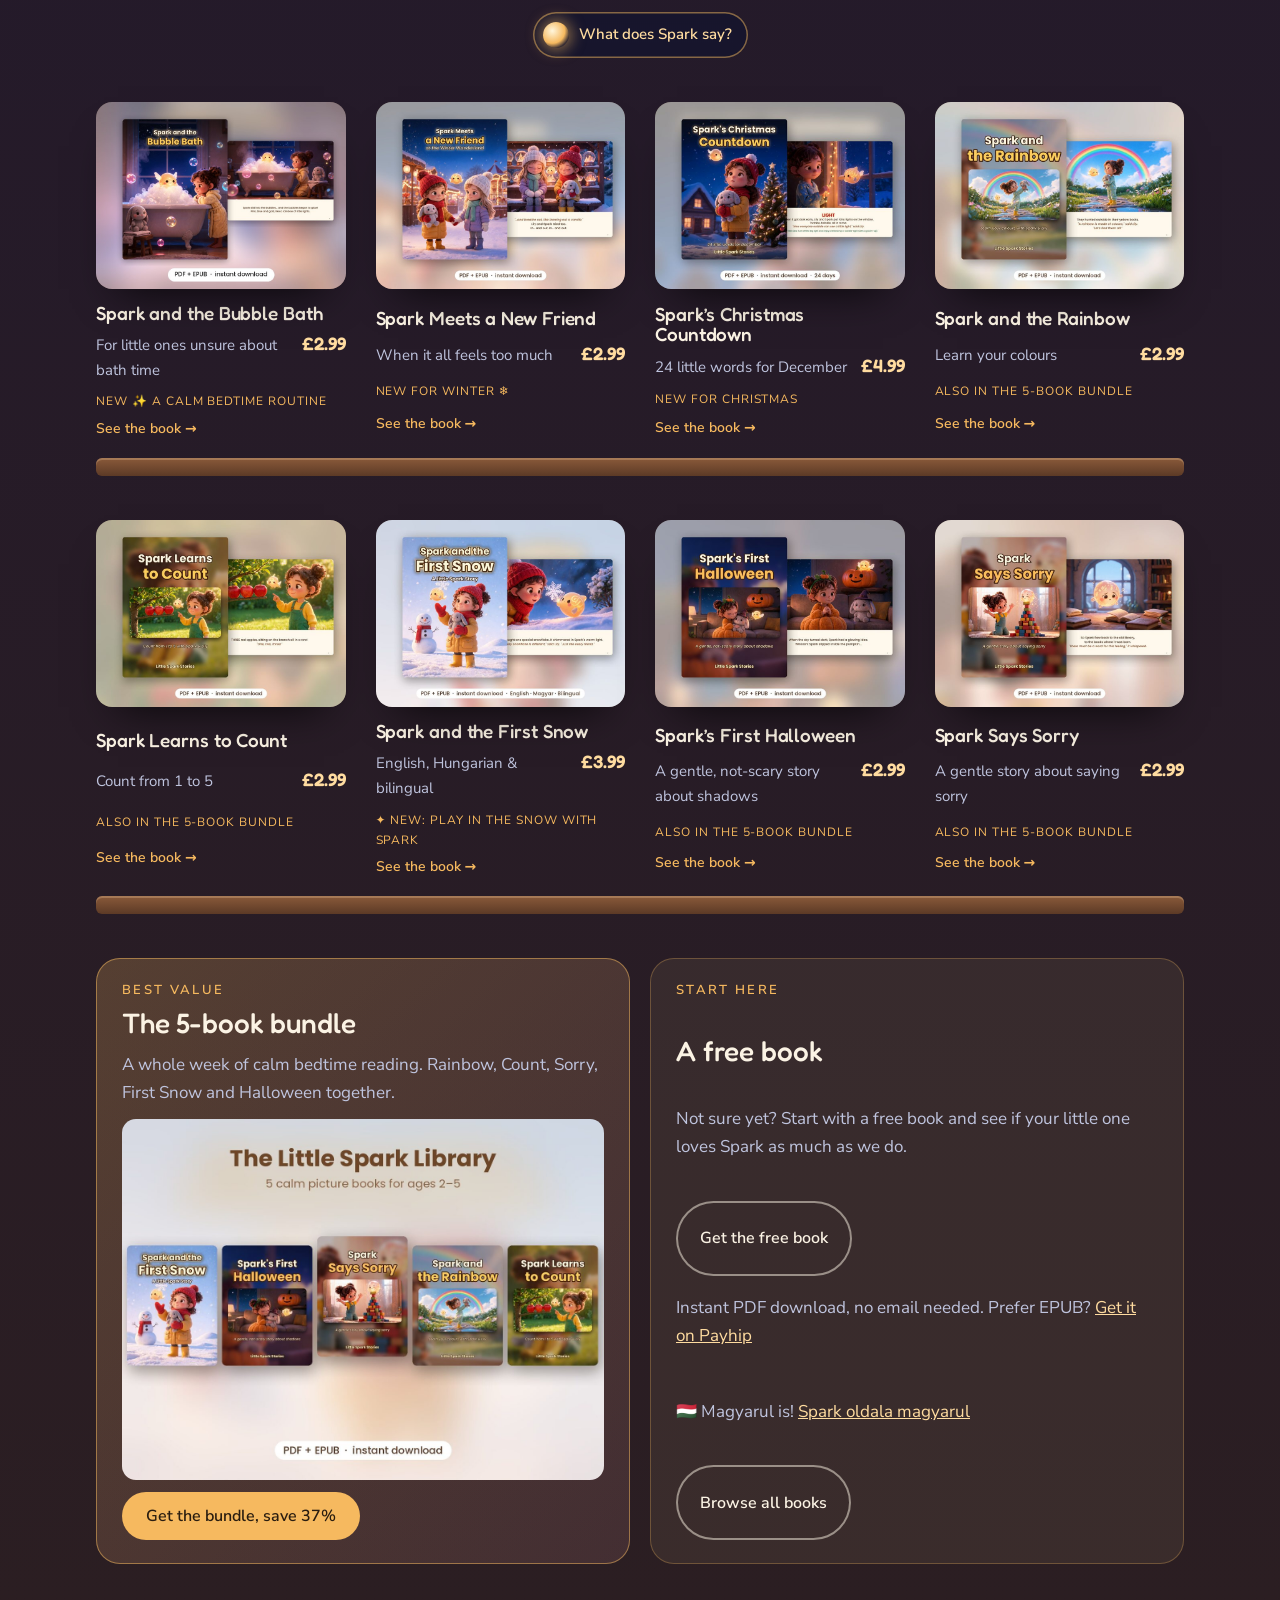
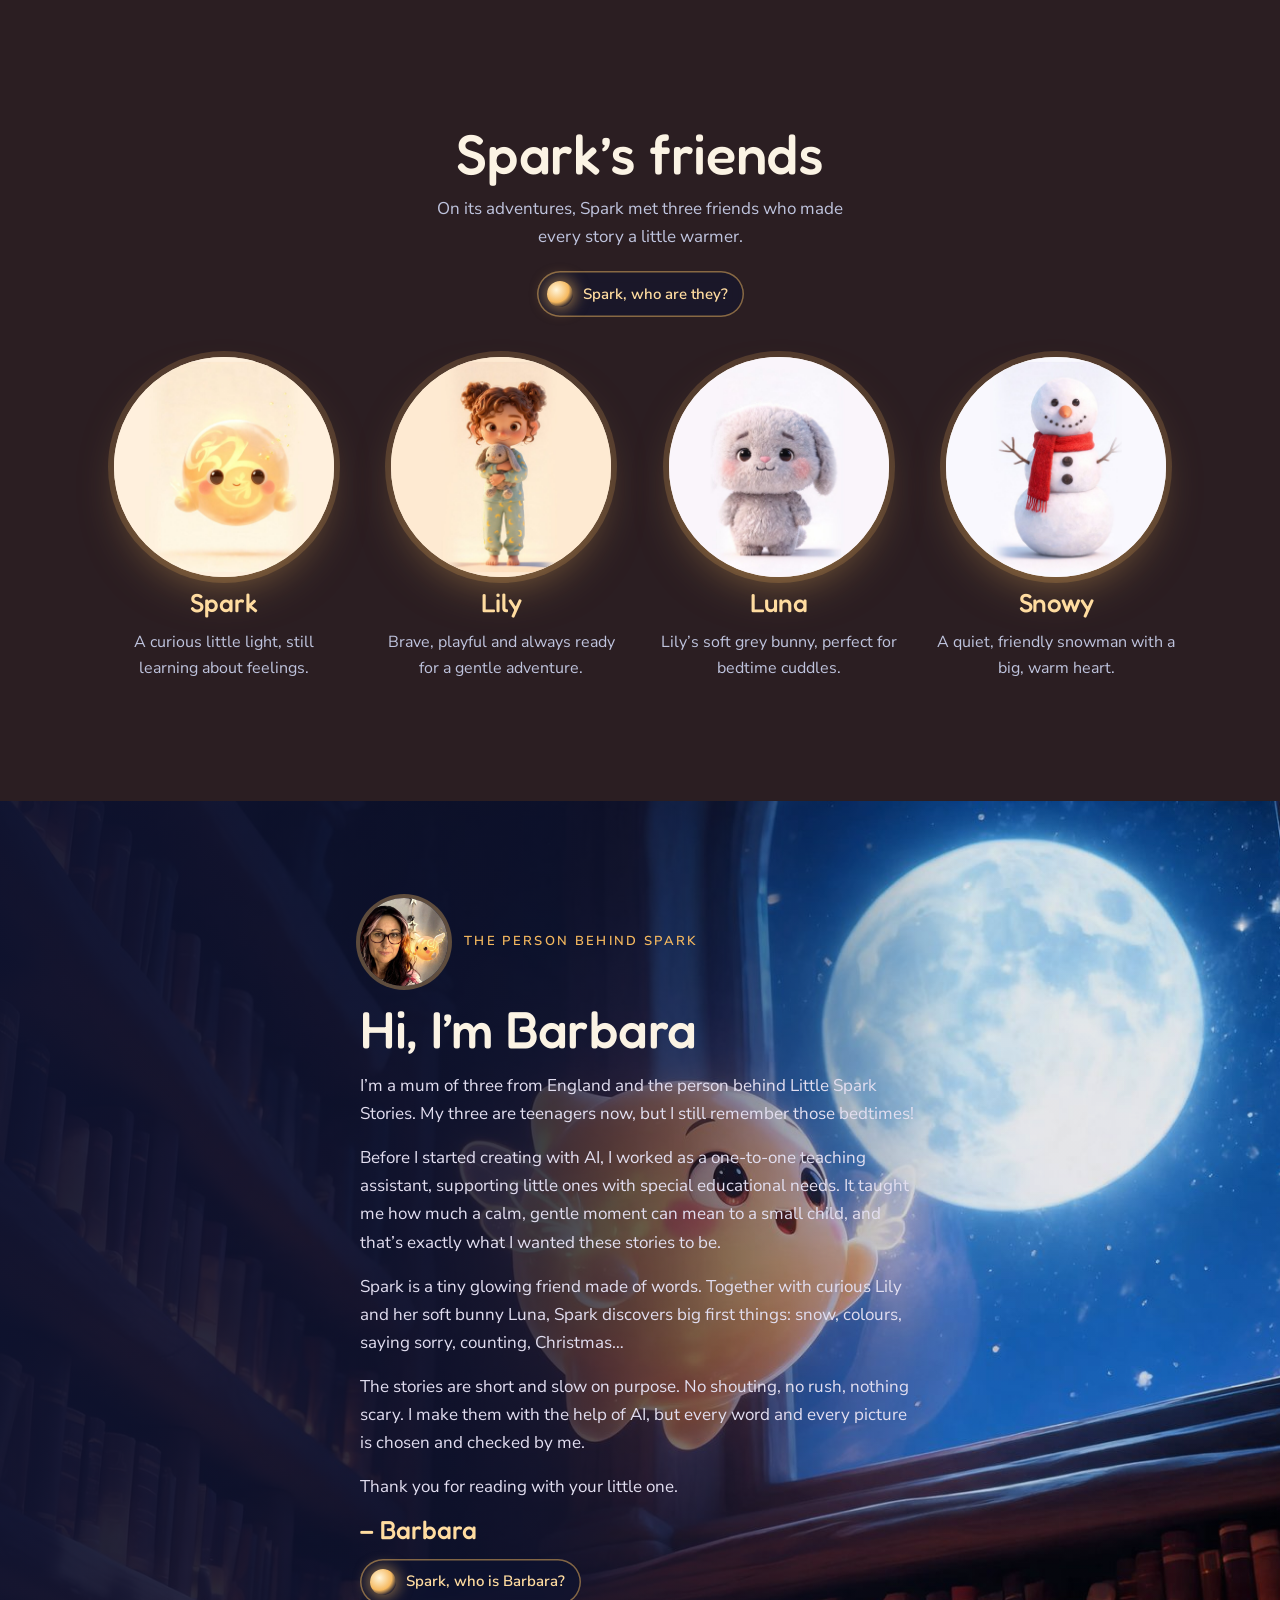
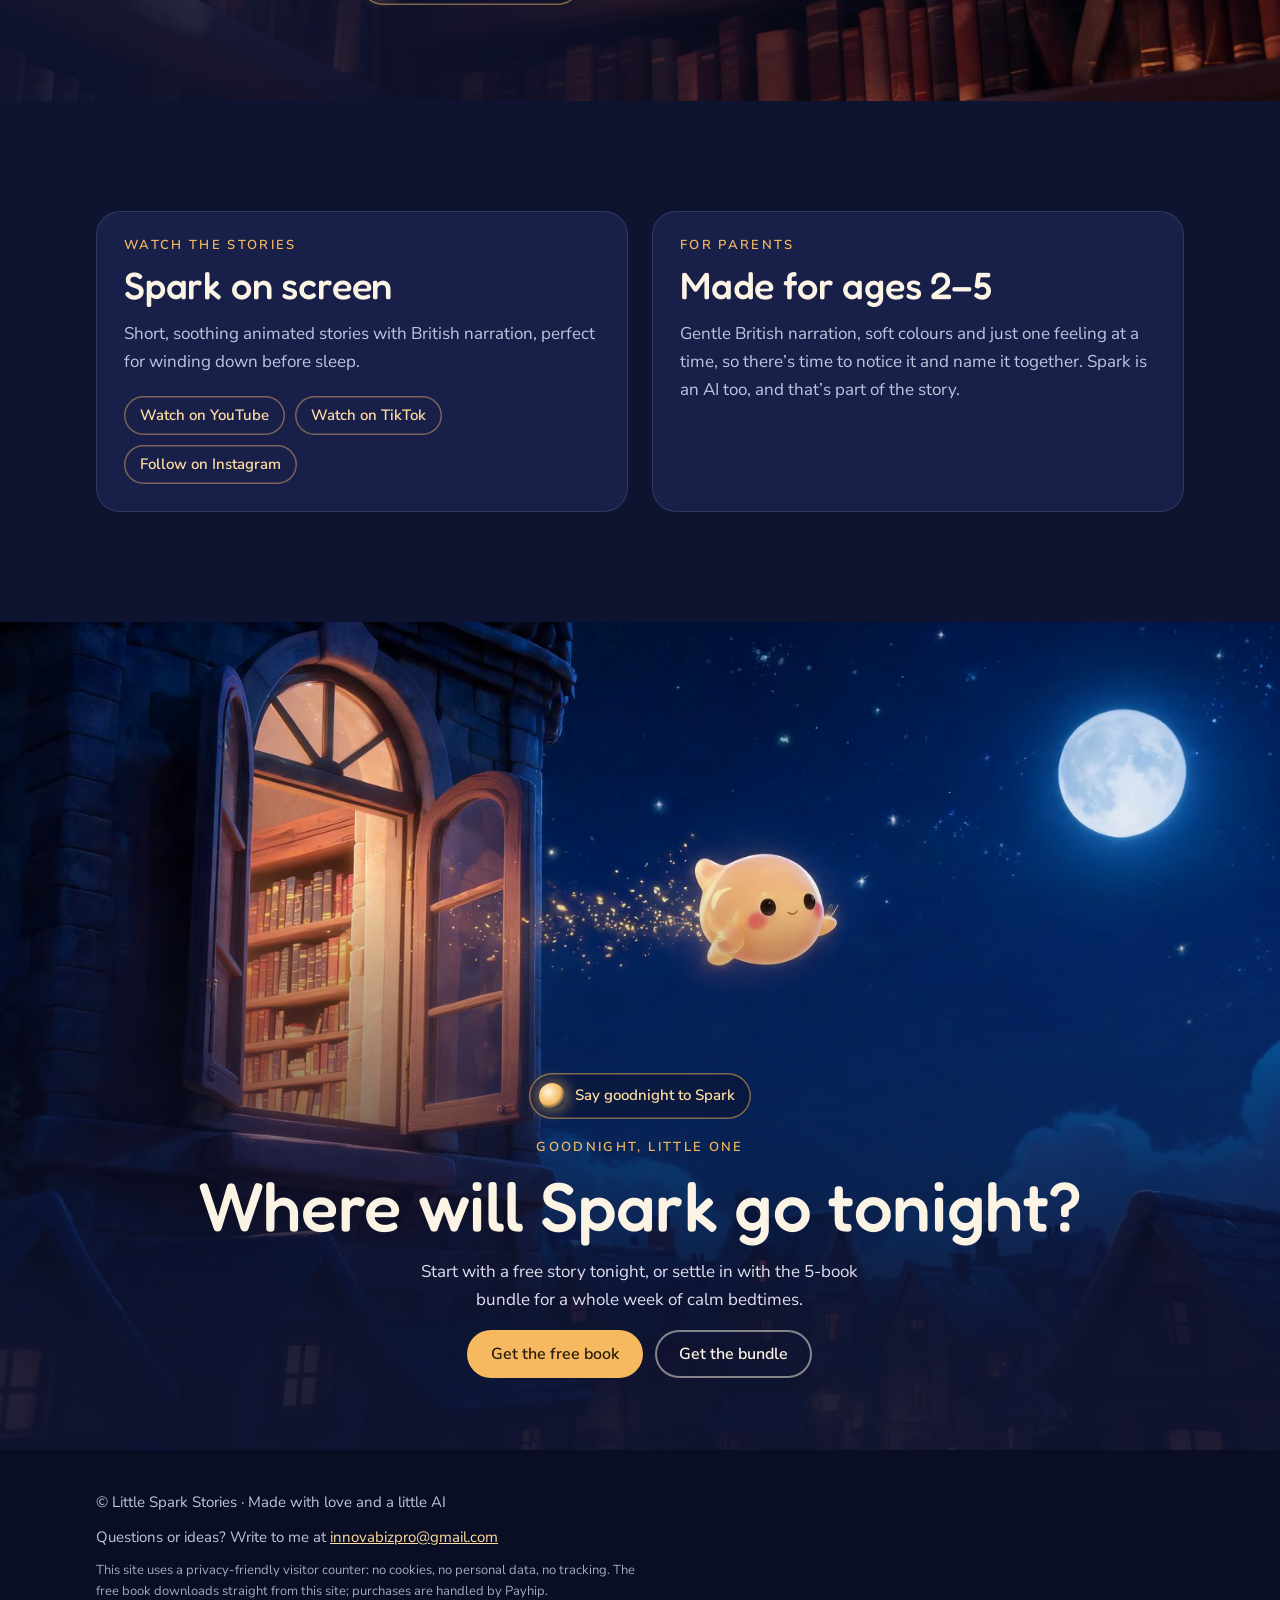
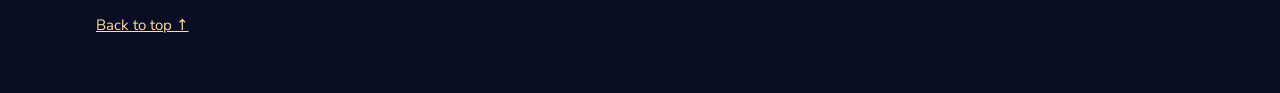
==== commit 55cb4dc2: "Add Spark and the Bubble Bath to both bookshelves New book first on the English and Hungarian shelve" ====
--- a/index.html
+++ b/index.html
@@ -558,15 +558,15 @@
         <div class="say-row"><button class="say" type="button" data-clip="assets/voice/books.mp3" data-text="Ooh, look! These are all my stories. Which one shall we read tonight?"><i class="orb" aria-hidden="true"></i><span class="lbl">What does Spark say?</span><span class="bubble" aria-live="polite"></span></button></div>
       </div>
       <div class="shelf four">
+        <a class="book slide" href="https://payhip.com/b/v0GBP" target="_blank" rel="noopener"><div class="cover"><img src="assets/books-bubblebath.jpg" alt="Cover of Spark and the Bubble Bath, with a peek at a page inside" loading="lazy"></div><h3>Spark and the Bubble Bath</h3><div class="meta"><span>For little ones unsure about bath time</span><span class="price">£2.99</span></div><span class="tag">New ✨ a calm bedtime routine</span><span class="go">See the book →</span></a>
         <a class="book slide" href="https://payhip.com/b/K2XTz" target="_blank" rel="noopener"><div class="cover"><img src="assets/books-newfriend.jpg" alt="Cover of Spark Meets a New Friend at the Winter Wonderland, with a peek at a page inside" loading="lazy"></div><h3>Spark Meets a New Friend</h3><div class="meta"><span>When it all feels too much</span><span class="price">£2.99</span></div><span class="tag">New for winter ❄️</span><span class="go">See the book →</span></a>
         <a class="book slide" href="https://payhip.com/b/2PoYK" target="_blank" rel="noopener"><div class="cover"><img src="assets/books-christmas.jpg" alt="Cover of Spark's Christmas Countdown, with a peek at a page inside" loading="lazy"></div><h3>Spark’s Christmas Countdown</h3><div class="meta"><span>24 little words for December</span><span class="price">£4.99</span></div><span class="tag">New for Christmas</span><span class="go">See the book →</span></a>
         <a class="book slide" href="https://payhip.com/b/IJpvX" target="_blank" rel="noopener"><div class="cover"><img src="assets/books-rainbow.jpg" alt="Cover of Spark and the Rainbow, with a peek at a page inside" loading="lazy"></div><h3>Spark and the Rainbow</h3><div class="meta"><span>Learn your colours</span><span class="price">£2.99</span></div><span class="tag">Also in the 5-book bundle</span><span class="go">See the book →</span></a>
-        <a class="book slide" href="https://payhip.com/b/OI64K" target="_blank" rel="noopener"><div class="cover"><img src="assets/books-count.jpg" alt="Cover of Spark Learns to Count, with a peek at a page inside" loading="lazy"></div><h3>Spark Learns to Count</h3><div class="meta"><span>Count from 1 to 5</span><span class="price">£2.99</span></div><span class="tag">Also in the 5-book bundle</span><span class="go">See the book →</span></a>
       </div>
       <div class="plank" aria-hidden="true"></div>
       <div class="shelf four" style="margin-top:44px">
+        <a class="book slide" href="https://payhip.com/b/OI64K" target="_blank" rel="noopener"><div class="cover"><img src="assets/books-count.jpg" alt="Cover of Spark Learns to Count, with a peek at a page inside" loading="lazy"></div><h3>Spark Learns to Count</h3><div class="meta"><span>Count from 1 to 5</span><span class="price">£2.99</span></div><span class="tag">Also in the 5-book bundle</span><span class="go">See the book →</span></a>
         <a class="book slide" href="/first-snow/"><div class="cover"><img src="assets/books-snow.jpg" alt="Cover of Spark and the First Snow, with a peek at a page inside" loading="lazy"></div><h3>Spark and the First Snow</h3><div class="meta"><span>English, Hungarian &amp; bilingual</span><span class="price">£3.99</span></div><span class="tag">✦ New: play in the snow with Spark</span><span class="go">See the book →</span></a>
-        <a class="book slide" href="https://payhip.com/b/PBQpJ" target="_blank" rel="noopener"><div class="cover"><img src="assets/books-tot.jpg" alt="Cover of Spark's First Trick or Treat, with a peek at a page inside" loading="lazy"></div><h3>Spark’s First Trick or Treat</h3><div class="meta"><span>Wobbly and brave at the same time</span><span class="price">£2.99</span></div><span class="tag">New for Halloween</span><span class="go">See the book →</span></a>
         <a class="book slide" href="https://payhip.com/b/Rxqm1" target="_blank" rel="noopener"><div class="cover"><img src="assets/books-halloween.jpg" alt="Cover of Spark's First Halloween, with a peek at a page inside" loading="lazy"></div><h3>Spark’s First Halloween</h3><div class="meta"><span>A gentle, not-scary story about shadows</span><span class="price">£2.99</span></div><span class="tag">Also in the 5-book bundle</span><span class="go">See the book →</span></a>
         <a class="book slide" href="https://payhip.com/b/BebcF" target="_blank" rel="noopener"><div class="cover"><img src="assets/books-sorry.jpg" alt="Cover of Spark Says Sorry, with a peek at a page inside" loading="lazy"></div><h3>Spark Says Sorry</h3><div class="meta"><span>A gentle story about saying sorry</span><span class="price">£2.99</span></div><span class="tag">Also in the 5-book bundle</span><span class="go">See the book →</span></a>
       </div>
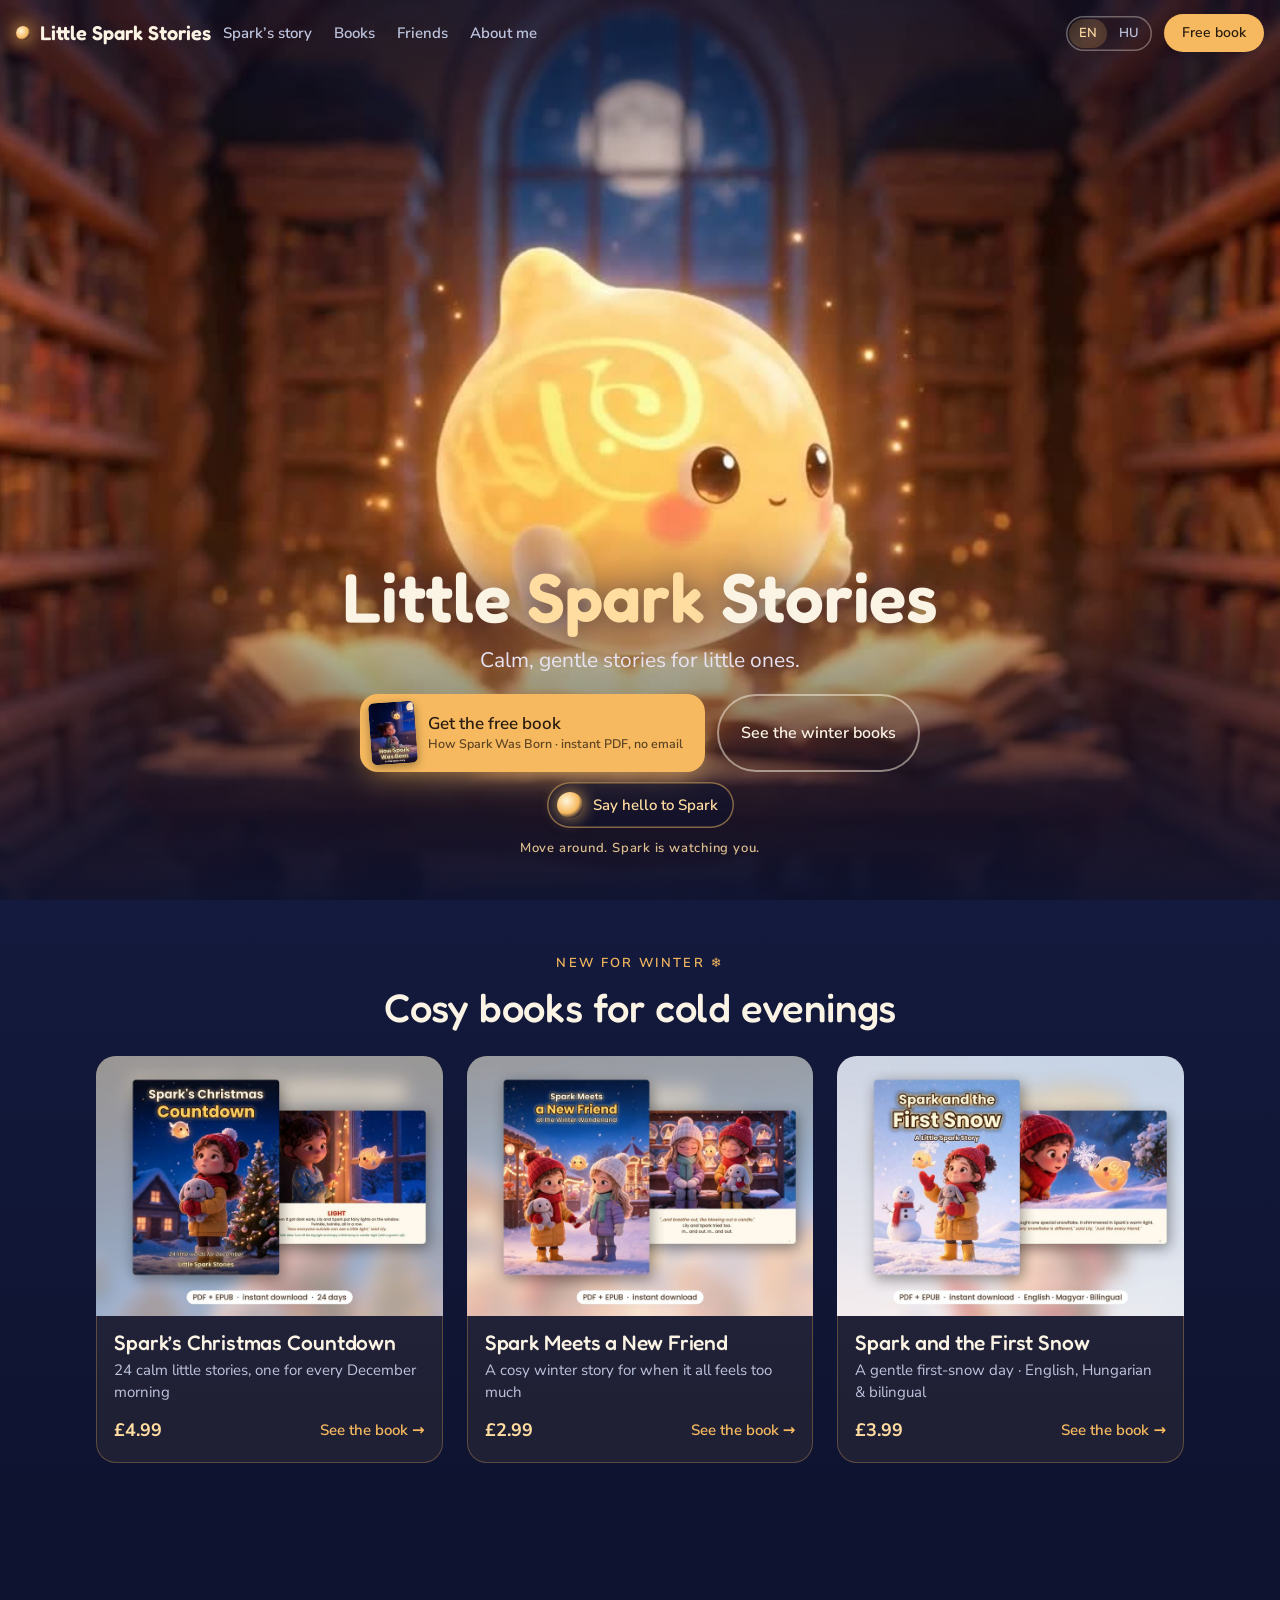
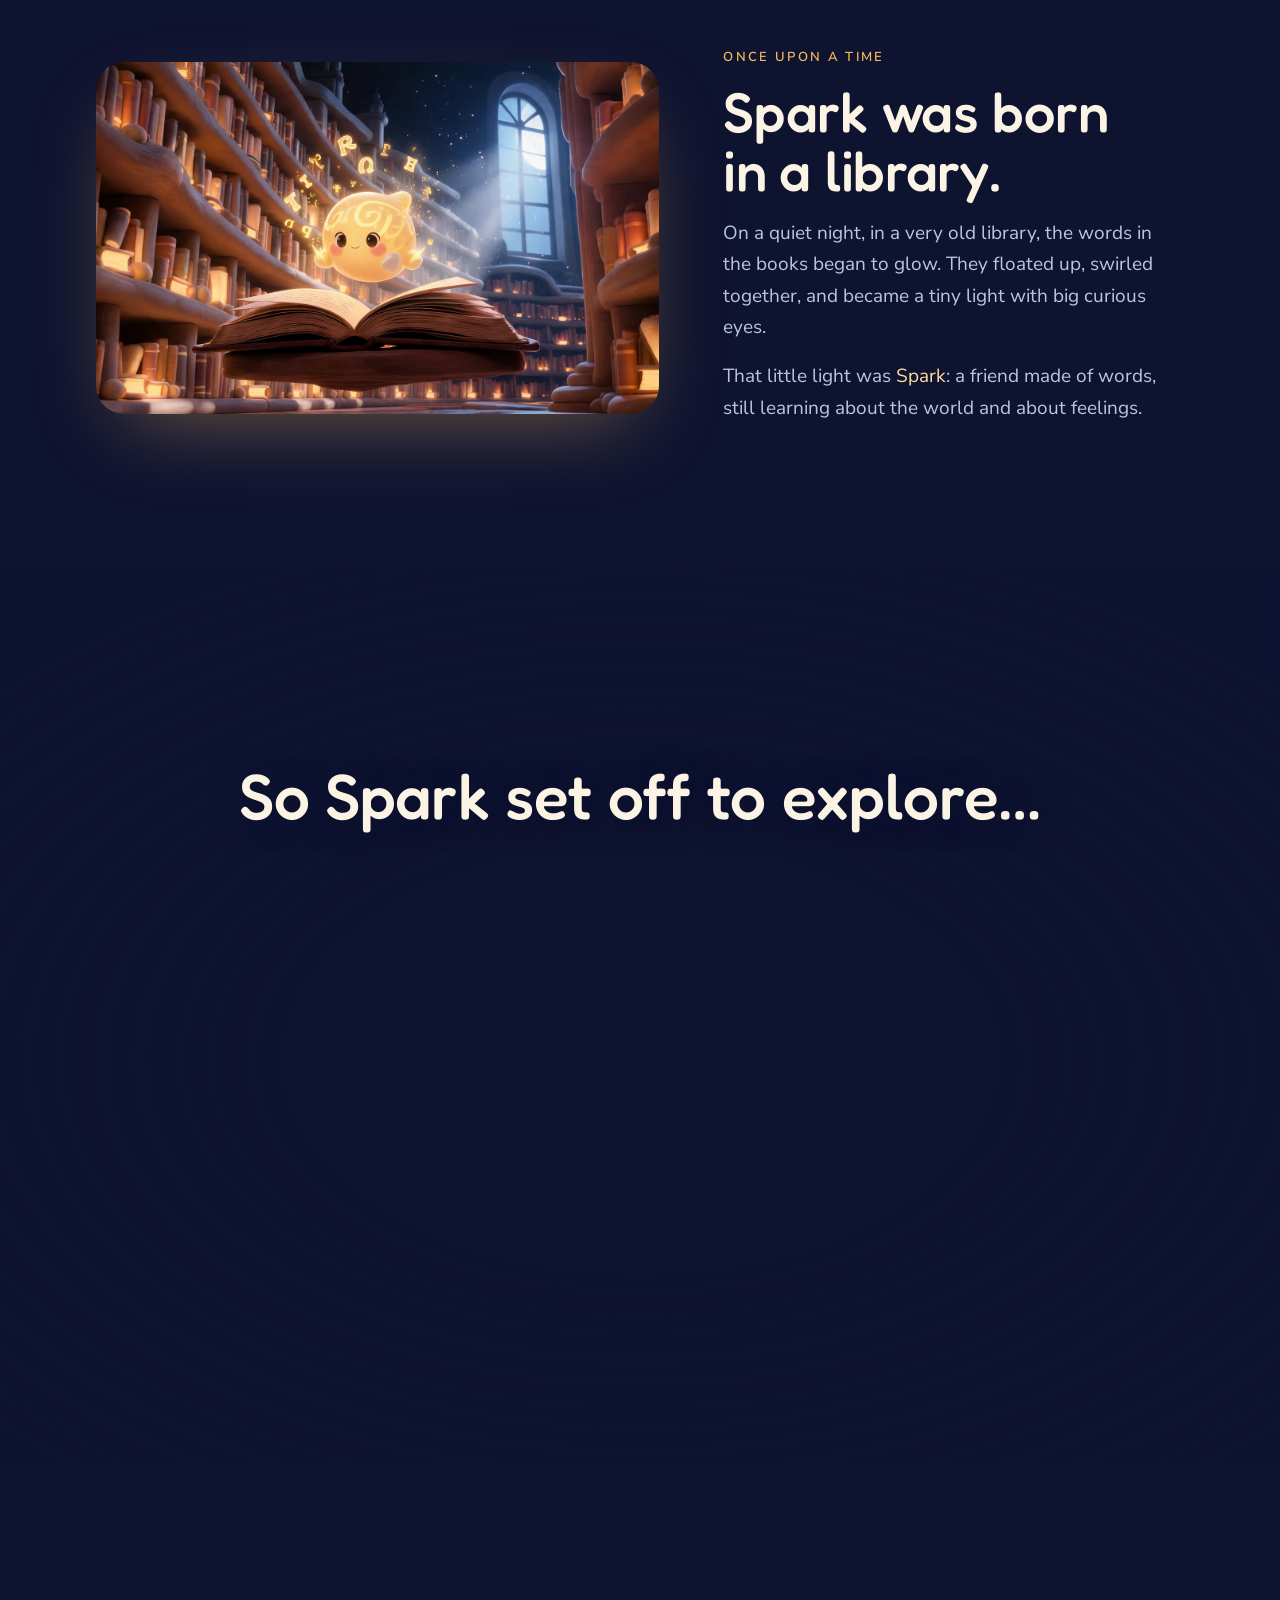
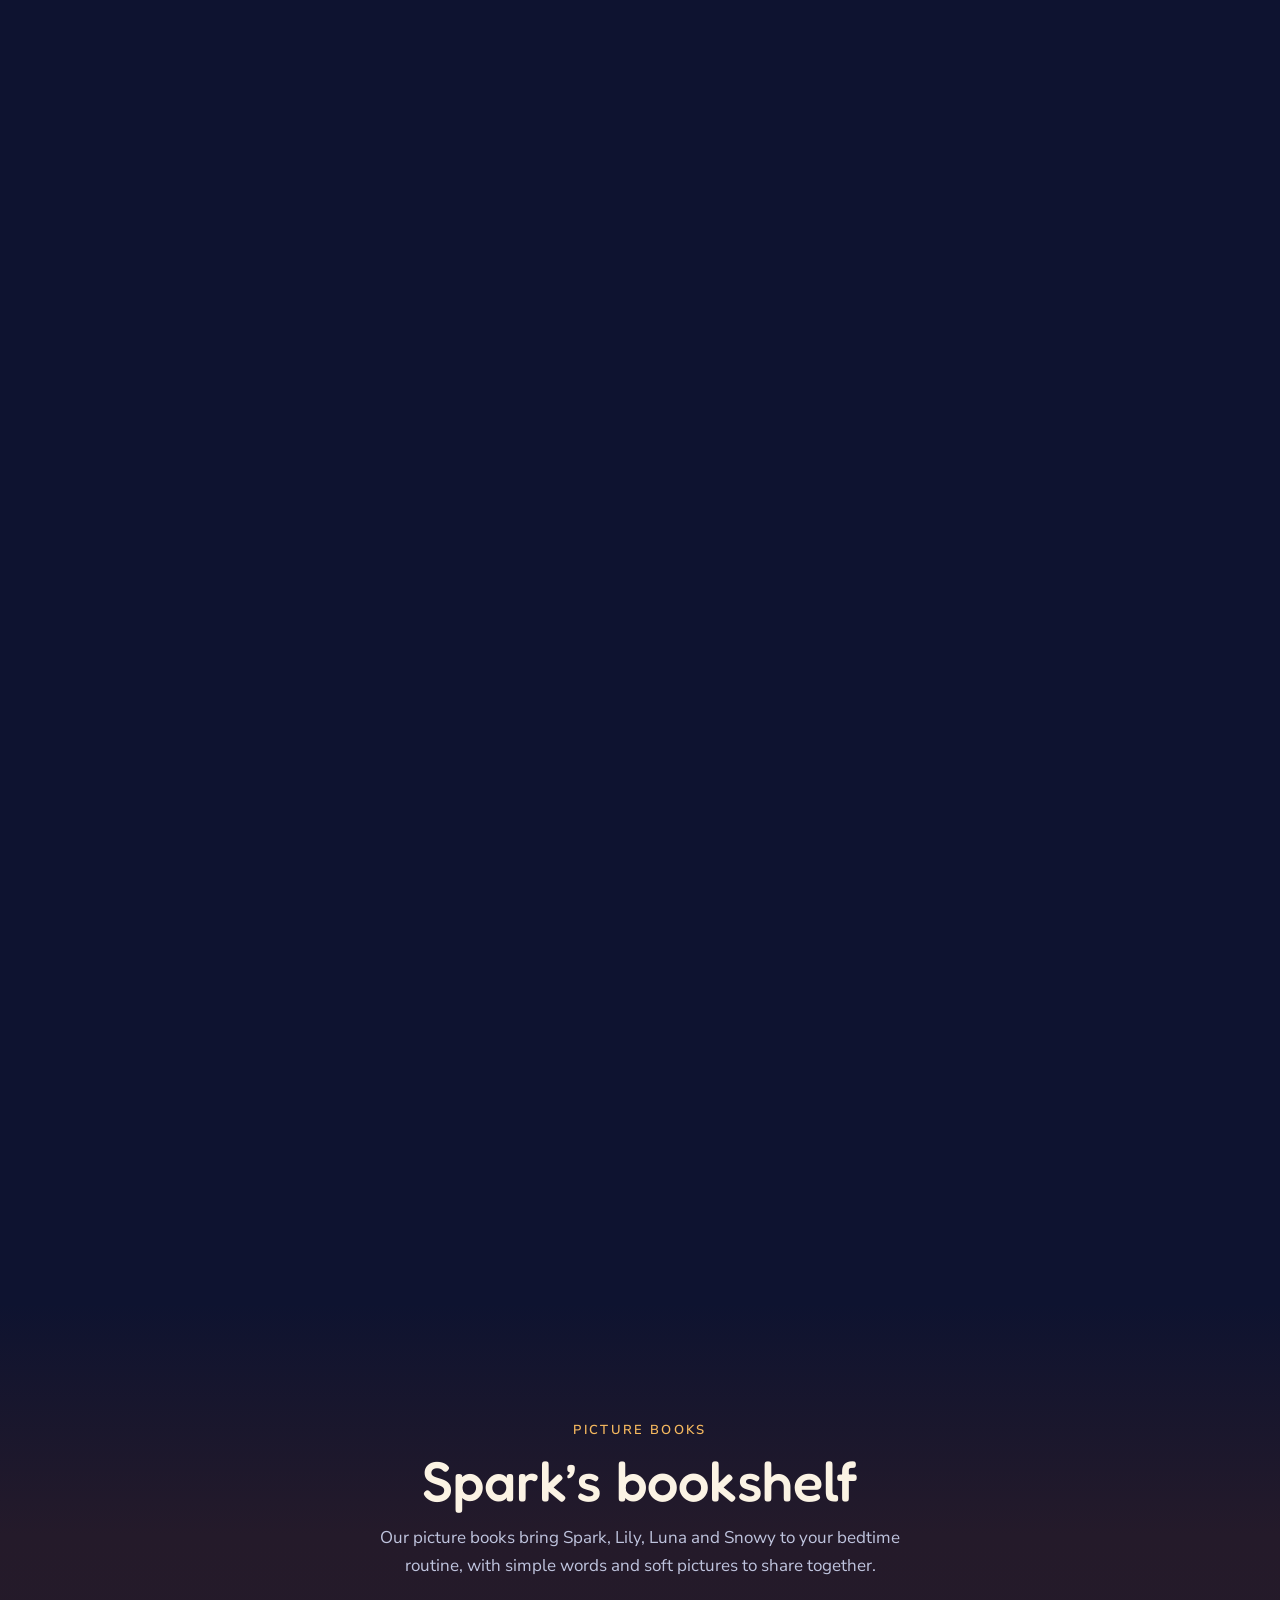
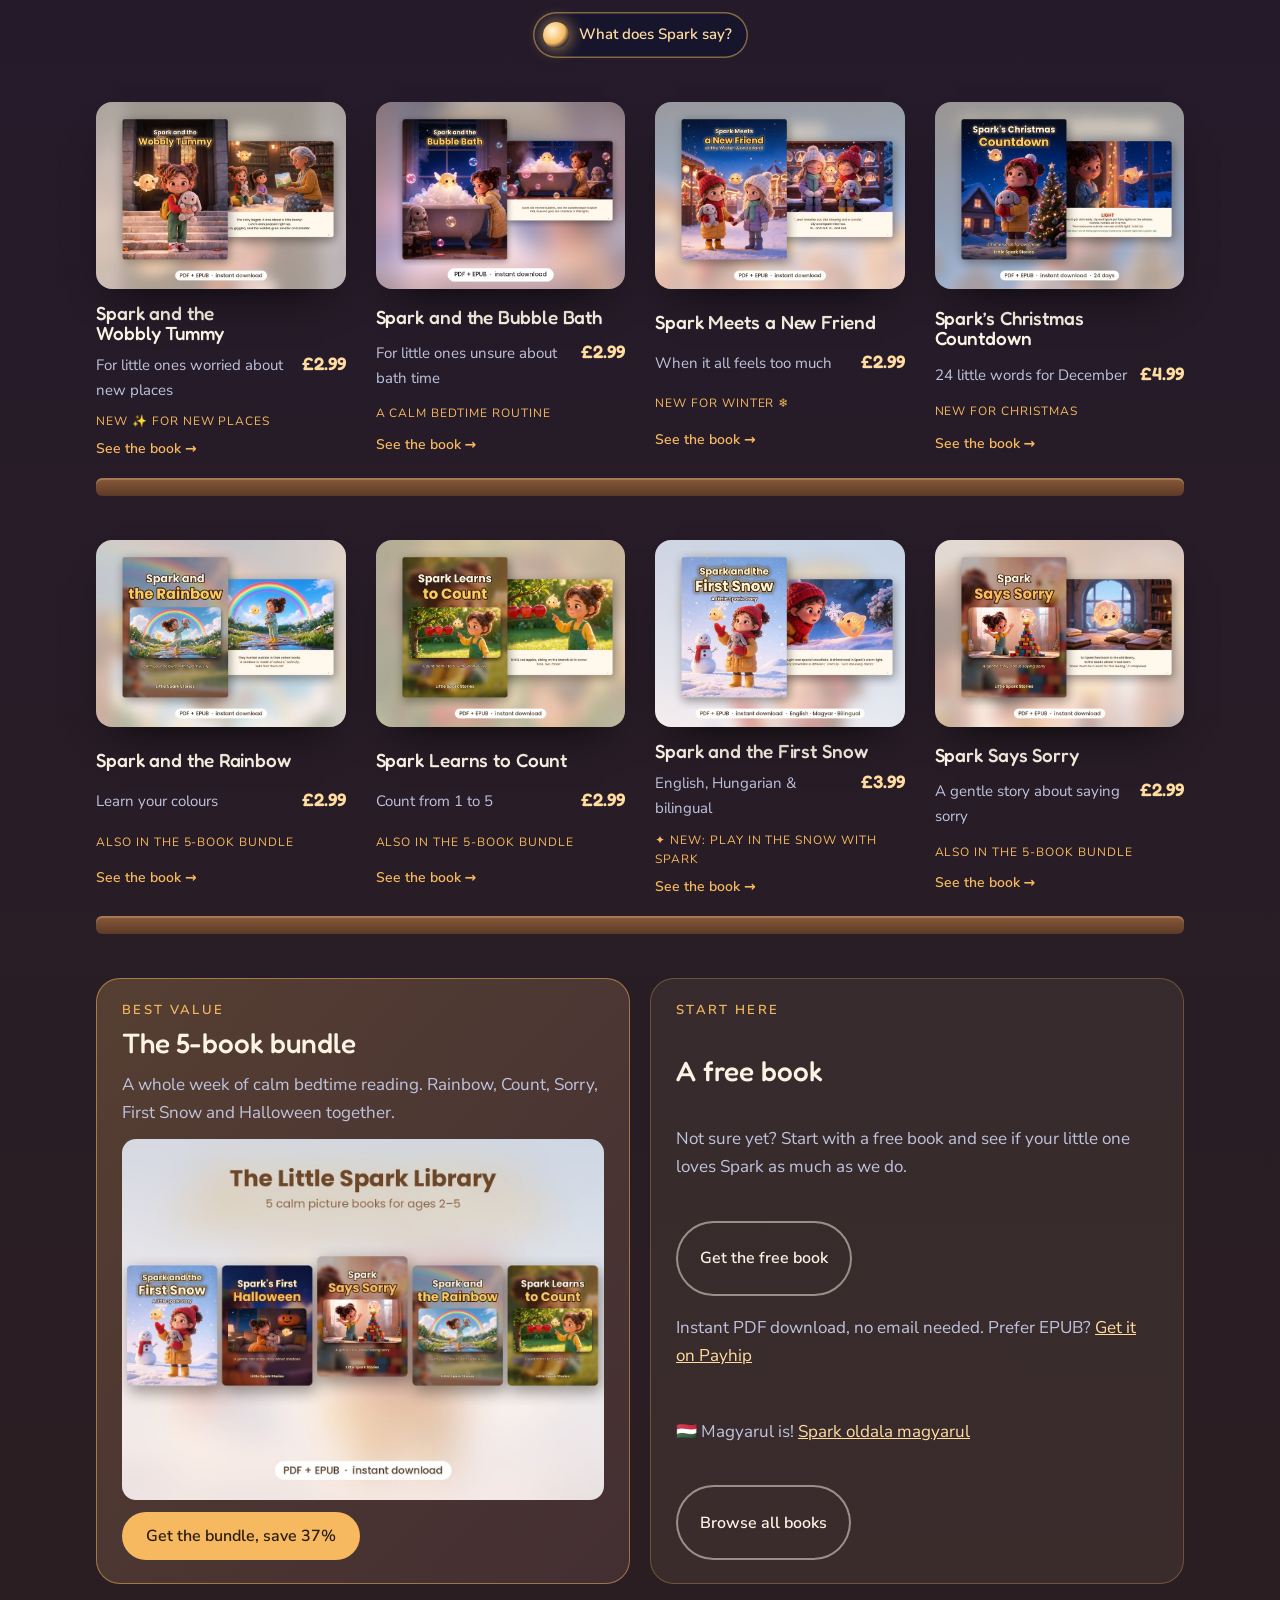
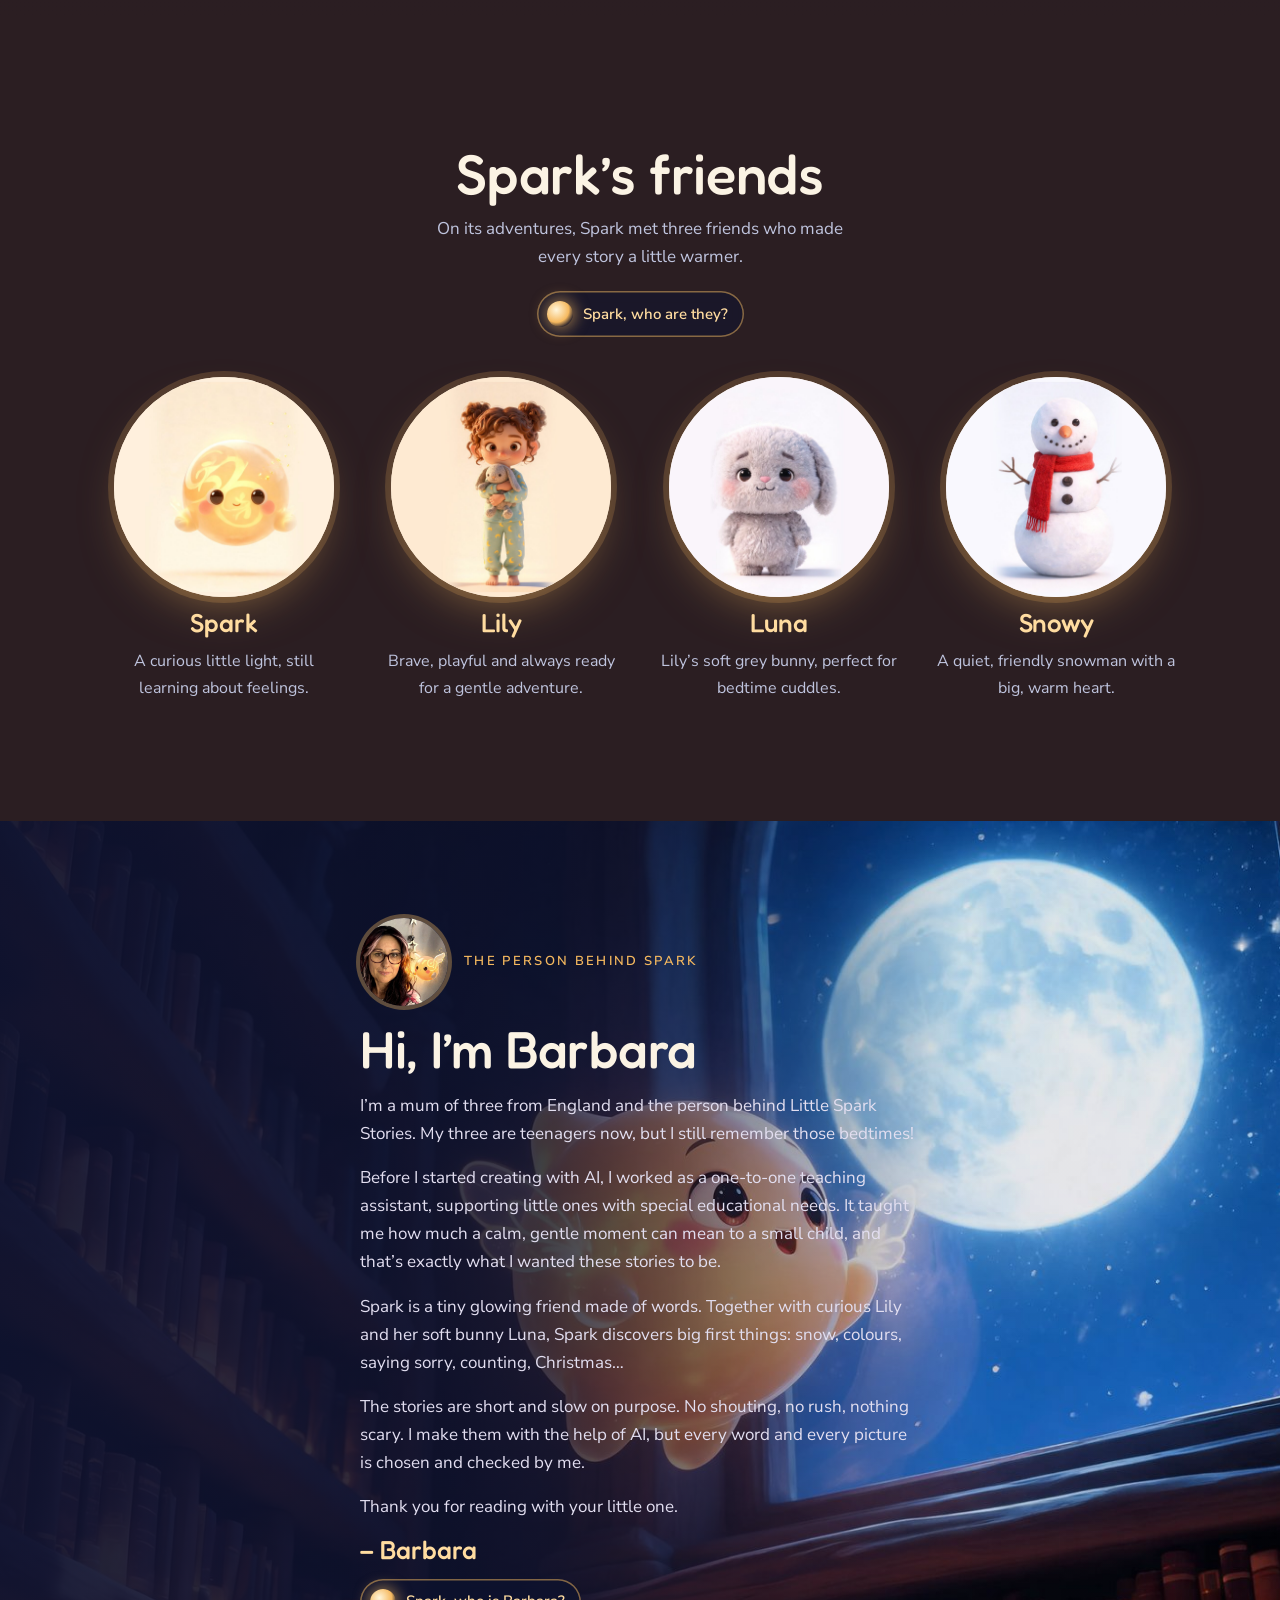
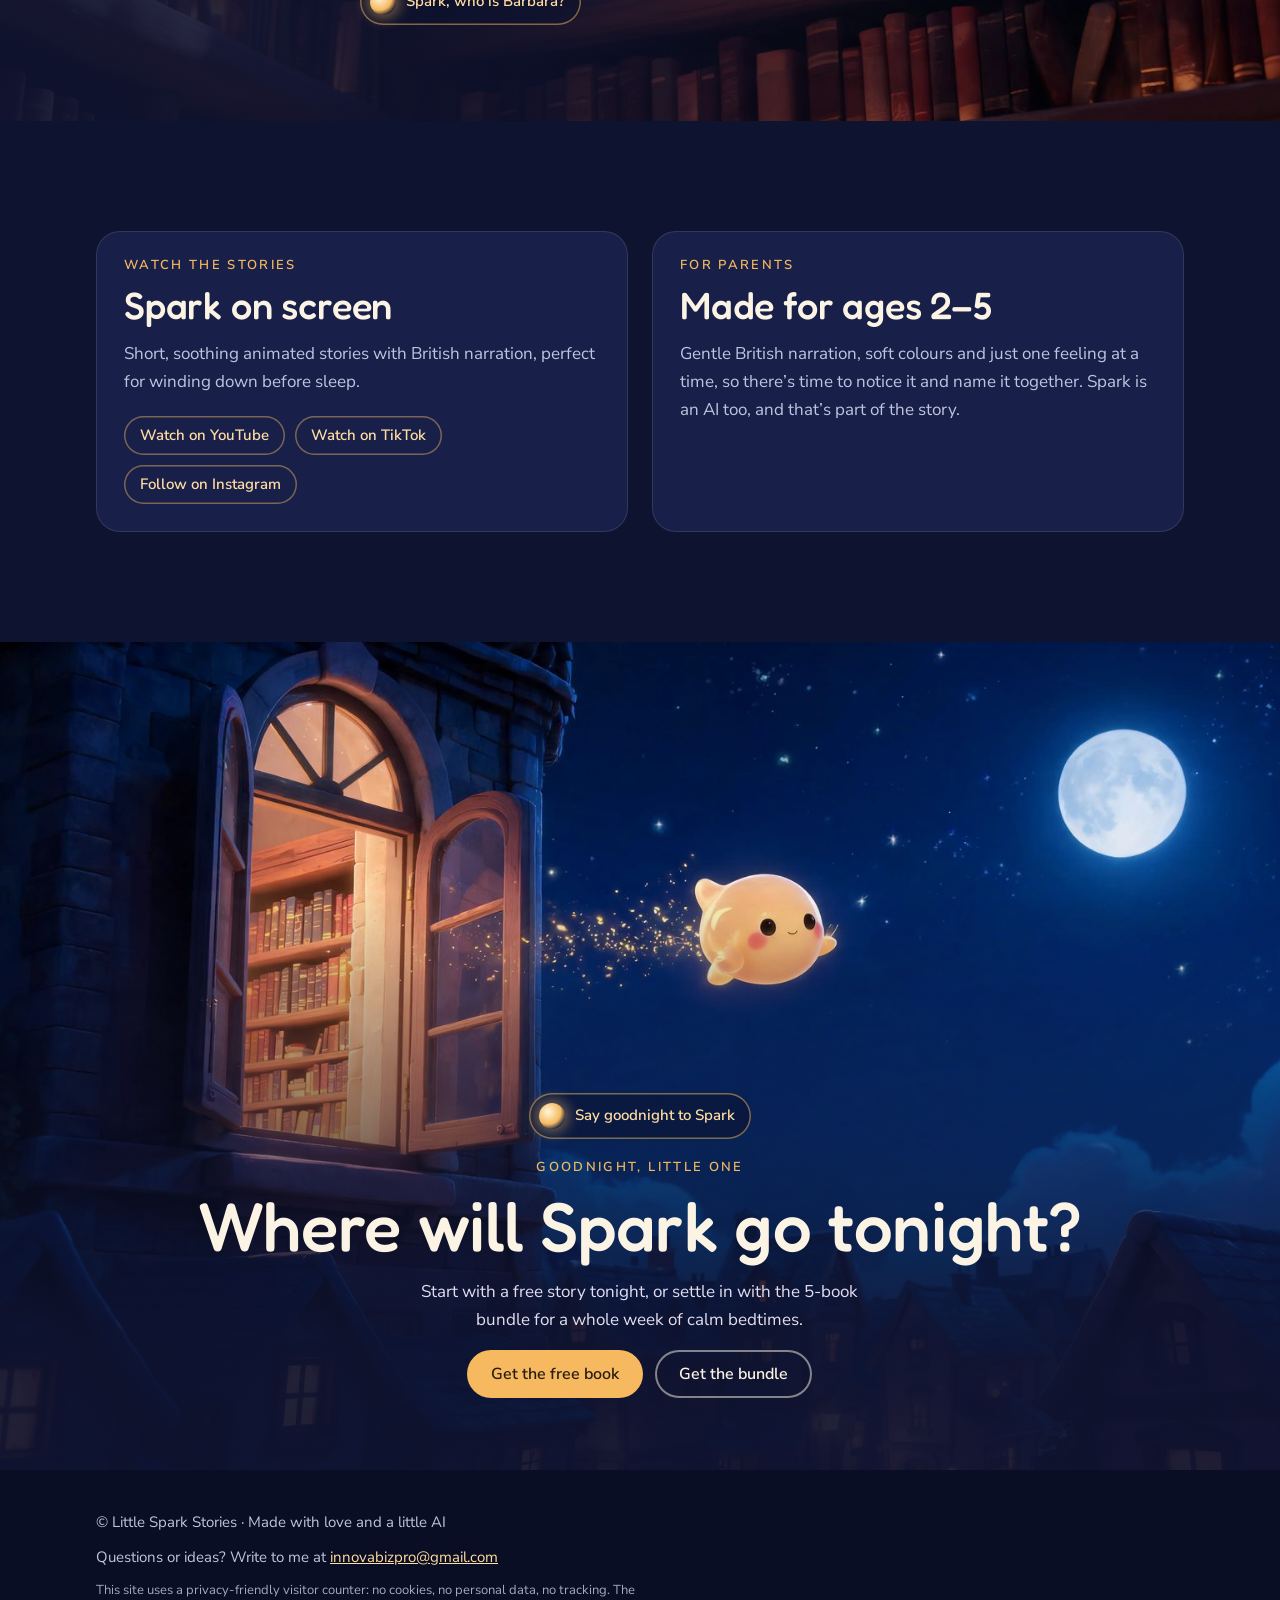
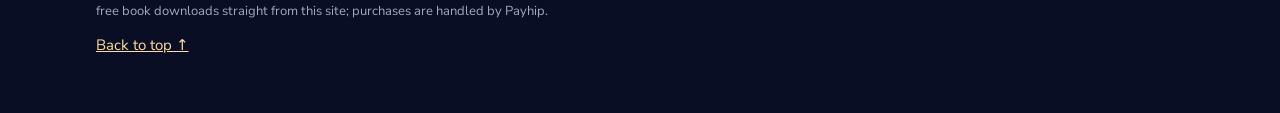
==== commit 608d5266: "Add Spark and the Wobbly Tummy to the front of both bookshelves New book first on the English and Hu" ====
--- a/index.html
+++ b/index.html
@@ -558,16 +558,16 @@
         <div class="say-row"><button class="say" type="button" data-clip="assets/voice/books.mp3" data-text="Ooh, look! These are all my stories. Which one shall we read tonight?"><i class="orb" aria-hidden="true"></i><span class="lbl">What does Spark say?</span><span class="bubble" aria-live="polite"></span></button></div>
       </div>
       <div class="shelf four">
-        <a class="book slide" href="https://payhip.com/b/v0GBP" target="_blank" rel="noopener"><div class="cover"><img src="assets/books-bubblebath.jpg" alt="Cover of Spark and the Bubble Bath, with a peek at a page inside" loading="lazy"></div><h3>Spark and the Bubble Bath</h3><div class="meta"><span>For little ones unsure about bath time</span><span class="price">£2.99</span></div><span class="tag">New ✨ a calm bedtime routine</span><span class="go">See the book →</span></a>
+        <a class="book slide" href="https://payhip.com/b/0A3k6" target="_blank" rel="noopener"><div class="cover"><img src="assets/books-wobbly.jpg" alt="Cover of Spark and the Wobbly Tummy, with a peek at a page inside" loading="lazy"></div><h3>Spark and the Wobbly Tummy</h3><div class="meta"><span>For little ones worried about new places</span><span class="price">£2.99</span></div><span class="tag">New ✨ for new places</span><span class="go">See the book →</span></a>
+        <a class="book slide" href="https://payhip.com/b/v0GBP" target="_blank" rel="noopener"><div class="cover"><img src="assets/books-bubblebath.jpg" alt="Cover of Spark and the Bubble Bath, with a peek at a page inside" loading="lazy"></div><h3>Spark and the Bubble Bath</h3><div class="meta"><span>For little ones unsure about bath time</span><span class="price">£2.99</span></div><span class="tag">A calm bedtime routine</span><span class="go">See the book →</span></a>
         <a class="book slide" href="https://payhip.com/b/K2XTz" target="_blank" rel="noopener"><div class="cover"><img src="assets/books-newfriend.jpg" alt="Cover of Spark Meets a New Friend at the Winter Wonderland, with a peek at a page inside" loading="lazy"></div><h3>Spark Meets a New Friend</h3><div class="meta"><span>When it all feels too much</span><span class="price">£2.99</span></div><span class="tag">New for winter ❄️</span><span class="go">See the book →</span></a>
         <a class="book slide" href="https://payhip.com/b/2PoYK" target="_blank" rel="noopener"><div class="cover"><img src="assets/books-christmas.jpg" alt="Cover of Spark's Christmas Countdown, with a peek at a page inside" loading="lazy"></div><h3>Spark’s Christmas Countdown</h3><div class="meta"><span>24 little words for December</span><span class="price">£4.99</span></div><span class="tag">New for Christmas</span><span class="go">See the book →</span></a>
-        <a class="book slide" href="https://payhip.com/b/IJpvX" target="_blank" rel="noopener"><div class="cover"><img src="assets/books-rainbow.jpg" alt="Cover of Spark and the Rainbow, with a peek at a page inside" loading="lazy"></div><h3>Spark and the Rainbow</h3><div class="meta"><span>Learn your colours</span><span class="price">£2.99</span></div><span class="tag">Also in the 5-book bundle</span><span class="go">See the book →</span></a>
       </div>
       <div class="plank" aria-hidden="true"></div>
       <div class="shelf four" style="margin-top:44px">
+        <a class="book slide" href="https://payhip.com/b/IJpvX" target="_blank" rel="noopener"><div class="cover"><img src="assets/books-rainbow.jpg" alt="Cover of Spark and the Rainbow, with a peek at a page inside" loading="lazy"></div><h3>Spark and the Rainbow</h3><div class="meta"><span>Learn your colours</span><span class="price">£2.99</span></div><span class="tag">Also in the 5-book bundle</span><span class="go">See the book →</span></a>
         <a class="book slide" href="https://payhip.com/b/OI64K" target="_blank" rel="noopener"><div class="cover"><img src="assets/books-count.jpg" alt="Cover of Spark Learns to Count, with a peek at a page inside" loading="lazy"></div><h3>Spark Learns to Count</h3><div class="meta"><span>Count from 1 to 5</span><span class="price">£2.99</span></div><span class="tag">Also in the 5-book bundle</span><span class="go">See the book →</span></a>
         <a class="book slide" href="/first-snow/"><div class="cover"><img src="assets/books-snow.jpg" alt="Cover of Spark and the First Snow, with a peek at a page inside" loading="lazy"></div><h3>Spark and the First Snow</h3><div class="meta"><span>English, Hungarian &amp; bilingual</span><span class="price">£3.99</span></div><span class="tag">✦ New: play in the snow with Spark</span><span class="go">See the book →</span></a>
-        <a class="book slide" href="https://payhip.com/b/Rxqm1" target="_blank" rel="noopener"><div class="cover"><img src="assets/books-halloween.jpg" alt="Cover of Spark's First Halloween, with a peek at a page inside" loading="lazy"></div><h3>Spark’s First Halloween</h3><div class="meta"><span>A gentle, not-scary story about shadows</span><span class="price">£2.99</span></div><span class="tag">Also in the 5-book bundle</span><span class="go">See the book →</span></a>
         <a class="book slide" href="https://payhip.com/b/BebcF" target="_blank" rel="noopener"><div class="cover"><img src="assets/books-sorry.jpg" alt="Cover of Spark Says Sorry, with a peek at a page inside" loading="lazy"></div><h3>Spark Says Sorry</h3><div class="meta"><span>A gentle story about saying sorry</span><span class="price">£2.99</span></div><span class="tag">Also in the 5-book bundle</span><span class="go">See the book →</span></a>
       </div>
       <div class="plank" aria-hidden="true"></div>
